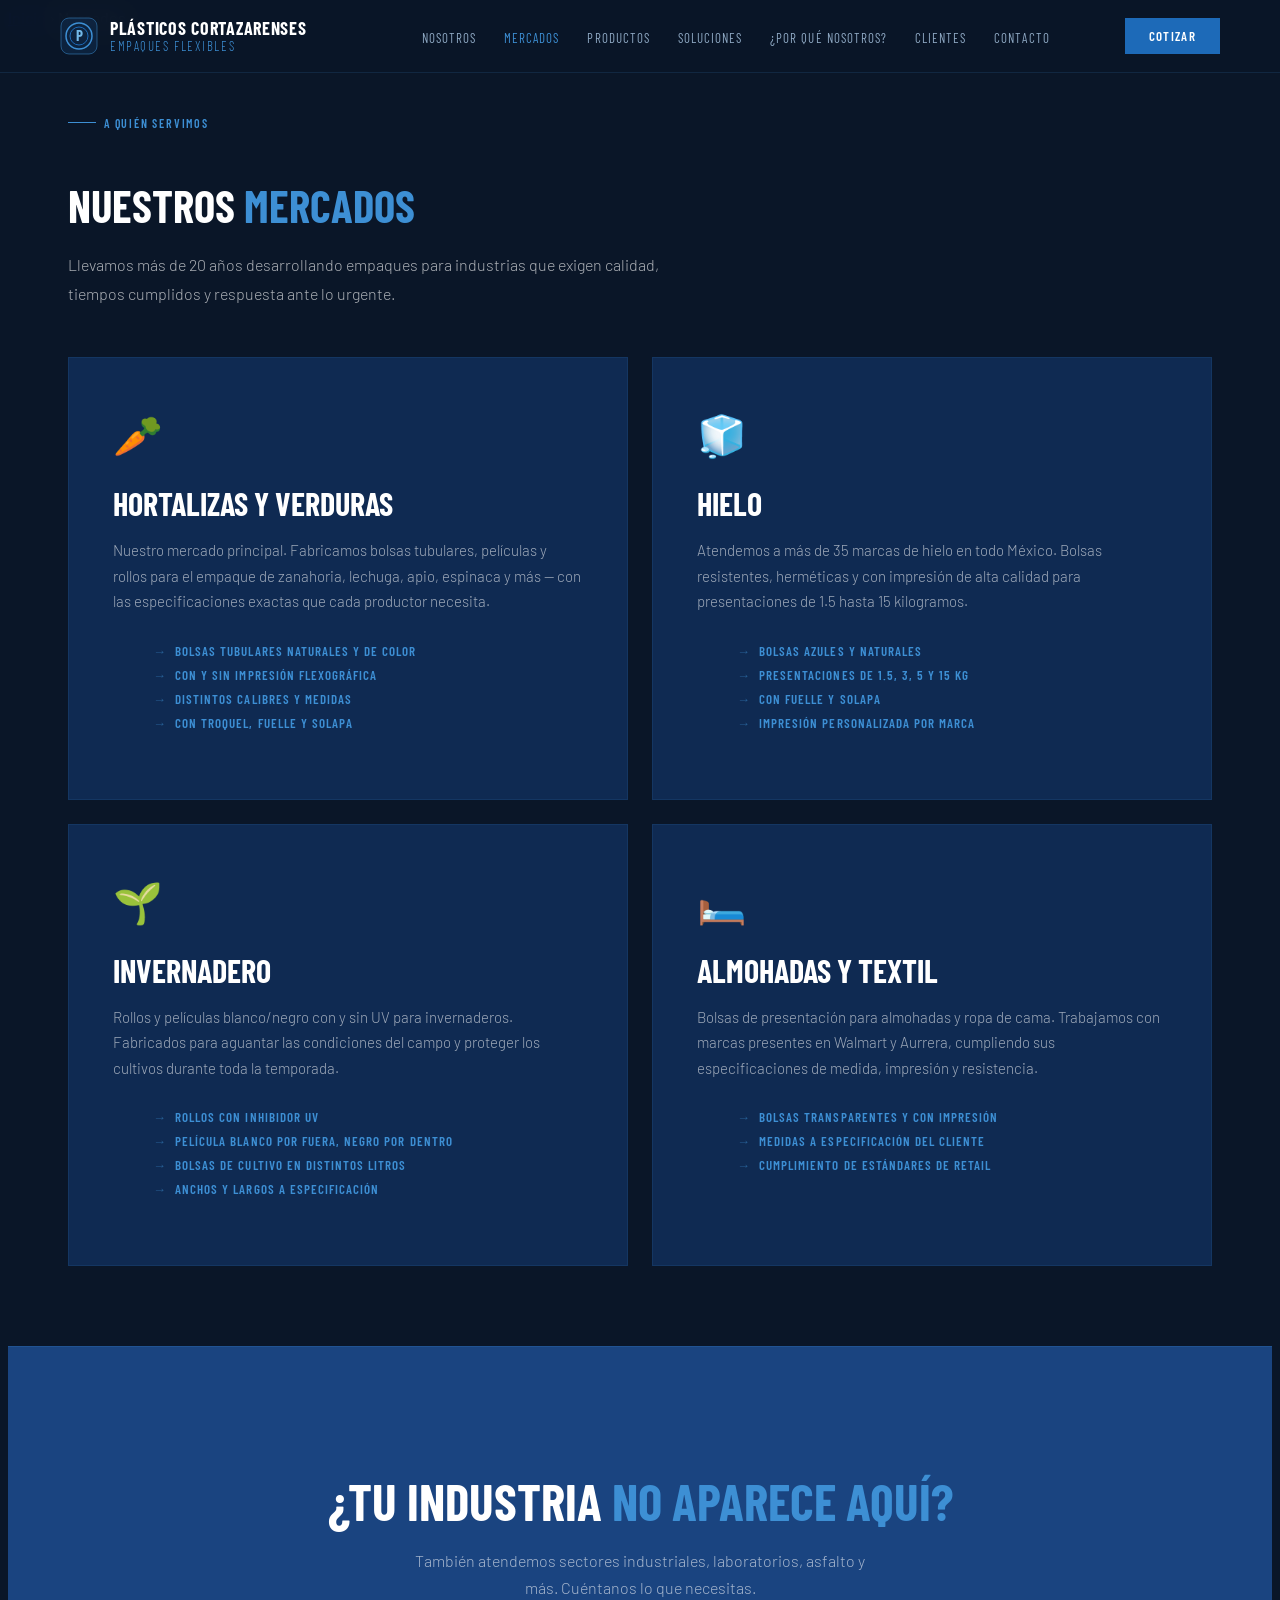
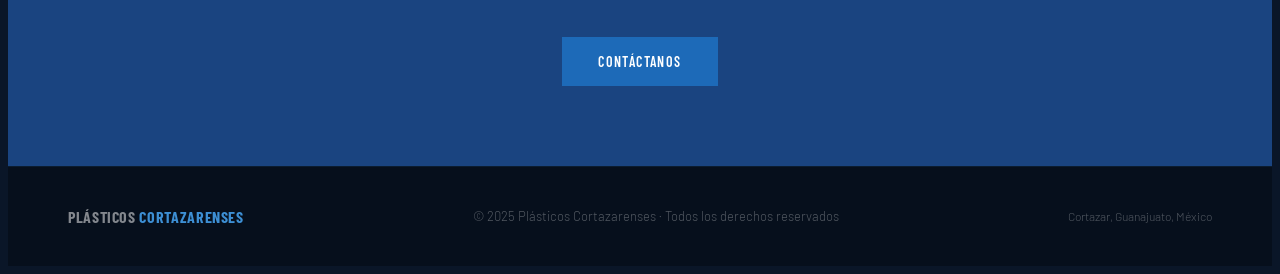
==== index.html @ a2081a93 "Add files via upload" ====
<!DOCTYPE html>
<html lang="es">
<head>
<meta charset="UTF-8">
<meta name="viewport" content="width=device-width, initial-scale=1.0">
<title>Mercados | Plásticos Cortazarenses</title>
<link rel="preconnect" href="https://fonts.googleapis.com">
<link rel="preconnect" href="https://fonts.gstatic.com" crossorigin>
<link href="https://fonts.googleapis.com/css2?family=Barlow+Condensed:wght@300;400;600;700&family=Barlow:wght@300;400;500&display=swap" rel="stylesheet">
<link rel="stylesheet" href="style.css">
<style>
  .mercados-grid {
    display: grid;
    grid-template-columns: repeat(2, 1fr);
    gap: 24px;
    margin-top: 48px;
  }
  .mercado-card {
    background: var(--azul-medio);
    border: 1px solid rgba(61,143,212,0.12);
    padding: 52px 44px;
    transition: border-color 0.2s, transform 0.2s;
  }
  .mercado-card:hover { border-color: rgba(61,143,212,0.4); transform: translateY(-3px); }
  .mercado-icono { font-size: 40px; margin-bottom: 24px; display: block; }
  .mercado-nombre {
    font-family: 'Barlow Condensed', sans-serif;
    font-size: 32px; font-weight: 700;
    text-transform: uppercase; color: var(--blanco); margin-bottom: 16px;
  }
  .mercado-desc {
    font-size: 15px; font-weight: 300;
    line-height: 1.7; color: rgba(255,255,255,0.6);
    margin-bottom: 28px;
  }
  .mercado-lista {
    list-style: none; display: flex; flex-direction: column; gap: 8px;
  }
  .mercado-lista li {
    font-family: 'Barlow Condensed', sans-serif;
    font-size: 13px; font-weight: 600;
    letter-spacing: 0.08em; text-transform: uppercase;
    color: var(--azul-claro);
    display: flex; align-items: center; gap: 8px;
  }
  .mercado-lista li::before { content: '→'; color: rgba(61,143,212,0.5); }
  @media (max-width: 900px) { .mercados-grid { grid-template-columns: 1fr; } }
</style>
</head>
<body>
<nav>
  <a href="index.html" class="nav-logo">
    <svg width="38" height="38" viewBox="0 0 38 38" fill="none">
      <rect x="1" y="1" width="36" height="36" rx="8" fill="rgba(29,106,184,0.15)" stroke="rgba(61,143,212,0.5)" stroke-width="1"/>
      <circle cx="19" cy="19" r="13" stroke="#3d8fd4" stroke-width="1.5" fill="none"/>
      <circle cx="19" cy="19" r="9" stroke="#1d6ab8" stroke-width="1" fill="none"/>
      <text x="19" y="24" text-anchor="middle" font-family="'Barlow Condensed', sans-serif" font-weight="700" font-size="15" fill="#72b8e8">P</text>
    </svg>
    <div class="nav-logo-text">Plásticos Cortazarenses<span>Empaques Flexibles</span></div>
  </a>
  <ul class="nav-links">
    <li><a href="nosotros.html">Nosotros</a></li>
    <li><a href="mercados.html" class="activo">Mercados</a></li>
    <li><a href="productos.html">Productos</a></li>
    <li><a href="soluciones.html">Soluciones</a></li>
    <li><a href="porque-nosotros.html">¿Por qué nosotros?</a></li>
    <li><a href="clientes.html">Clientes</a></li>
    <li><a href="contacto.html">Contacto</a></li>
  </ul>
  <a href="contacto.html" class="nav-cta">Cotizar</a>
</nav>
<div class="page-header">
  <a href="index.html" class="breadcrumb-link">Inicio</a>
  <span class="breadcrumb-sep">›</span>
  <span class="breadcrumb-current">Mercados</span>
</div>
<section class="section">
  <div class="section-tag">A quién servimos</div>
  <h1 class="section-title">Nuestros <span>mercados</span></h1>
  <p class="section-body" style="max-width:600px;">Llevamos más de 20 años desarrollando empaques para industrias que exigen calidad, tiempos cumplidos y respuesta ante lo urgente.</p>
  <div class="mercados-grid">
    <div class="mercado-card fade-in">
      <span class="mercado-icono">🥕</span>
      <div class="mercado-nombre">Hortalizas y verduras</div>
      <p class="mercado-desc">Nuestro mercado principal. Fabricamos bolsas tubulares, películas y rollos para el empaque de zanahoria, lechuga, apio, espinaca y más — con las especificaciones exactas que cada productor necesita.</p>
      <ul class="mercado-lista">
        <li>Bolsas tubulares naturales y de color</li>
        <li>Con y sin impresión flexográfica</li>
        <li>Distintos calibres y medidas</li>
        <li>Con troquel, fuelle y solapa</li>
      </ul>
    </div>
    <div class="mercado-card fade-in">
      <span class="mercado-icono">🧊</span>
      <div class="mercado-nombre">Hielo</div>
      <p class="mercado-desc">Atendemos a más de 35 marcas de hielo en todo México. Bolsas resistentes, herméticas y con impresión de alta calidad para presentaciones de 1.5 hasta 15 kilogramos.</p>
      <ul class="mercado-lista">
        <li>Bolsas azules y naturales</li>
        <li>Presentaciones de 1.5, 3, 5 y 15 kg</li>
        <li>Con fuelle y solapa</li>
        <li>Impresión personalizada por marca</li>
      </ul>
    </div>
    <div class="mercado-card fade-in">
      <span class="mercado-icono">🌱</span>
      <div class="mercado-nombre">Invernadero</div>
      <p class="mercado-desc">Rollos y películas blanco/negro con y sin UV para invernaderos. Fabricados para aguantar las condiciones del campo y proteger los cultivos durante toda la temporada.</p>
      <ul class="mercado-lista">
        <li>Rollos con inhibidor UV</li>
        <li>Película blanco por fuera, negro por dentro</li>
        <li>Bolsas de cultivo en distintos litros</li>
        <li>Anchos y largos a especificación</li>
      </ul>
    </div>
    <div class="mercado-card fade-in">
      <span class="mercado-icono">🛏️</span>
      <div class="mercado-nombre">Almohadas y textil</div>
      <p class="mercado-desc">Bolsas de presentación para almohadas y ropa de cama. Trabajamos con marcas presentes en Walmart y Aurrera, cumpliendo sus especificaciones de medida, impresión y resistencia.</p>
      <ul class="mercado-lista">
        <li>Bolsas transparentes y con impresión</li>
        <li>Medidas a especificación del cliente</li>
        <li>Cumplimiento de estándares de retail</li>
      </ul>
    </div>
  </div>
</section>
<section class="cta-final">
  <h2 class="cta-titulo">¿Tu industria <span>no aparece aquí?</span></h2>
  <p class="cta-desc">También atendemos sectores industriales, laboratorios, asfalto y más. Cuéntanos lo que necesitas.</p>
  <a href="contacto.html" class="btn-primary">Contáctanos</a>
</section>
<footer>
  <div class="footer-logo">Plásticos <span>Cortazarenses</span></div>
  <div class="footer-text">© 2025 Plásticos Cortazarenses · Todos los derechos reservados</div>
  <div class="footer-dir">Cortazar, Guanajuato, México</div>
</footer>
<script>
  const obs = new IntersectionObserver((e) => { e.forEach(x => { if(x.isIntersecting){x.target.classList.add('visible');obs.unobserve(x.target);}}); },{threshold:0.1});
  document.querySelectorAll('.fade-in').forEach(el=>obs.observe(el));
</script>
</body>
</html>
---- style.css ----
<!DOCTYPE html>
<html lang="es">
<head>
<meta charset="UTF-8">
<meta name="viewport" content="width=device-width, initial-scale=1.0">
<title>Nosotros | Plásticos Cortazarenses</title>
<link rel="preconnect" href="https://fonts.googleapis.com">
<link rel="preconnect" href="https://fonts.gstatic.com" crossorigin>
<link href="https://fonts.googleapis.com/css2?family=Barlow+Condensed:wght@300;400;600;700&family=Barlow:wght@300;400;500&display=swap" rel="stylesheet">
<style>
  *, *::before, *::after { box-sizing: border-box; margin: 0; padding: 0; }

  :root {
    --azul-oscuro:  #0a1628;
    --azul-medio:   #0f2a52;
    --azul-fuerte:  #1a4480;
    --azul-vivo:    #1d6ab8;
    --azul-claro:   #3d8fd4;
    --azul-cielo:   #72b8e8;
    --blanco:       #ffffff;
    --gris-texto:   #8ea8c3;
  }

  html { scroll-behavior: smooth; }
  body {
    font-family: 'Barlow', sans-serif;
    background: var(--azul-oscuro);
    color: var(--blanco);
    overflow-x: hidden;
  }

  /* ── NAV (igual en todas las páginas) ── */
  nav {
    position: fixed;
    top: 0; left: 0; right: 0;
    z-index: 100;
    display: flex;
    align-items: center;
    justify-content: space-between;
    padding: 0 60px;
    height: 72px;
    background: rgba(10, 22, 40, 0.92);
    backdrop-filter: blur(12px);
    border-bottom: 1px solid rgba(61, 143, 212, 0.15);
  }
  .nav-logo { display: flex; align-items: center; gap: 12px; text-decoration: none; }
  .nav-logo-text {
    font-family: 'Barlow Condensed', sans-serif;
    font-weight: 700; font-size: 18px;
    letter-spacing: 0.04em; text-transform: uppercase;
    color: var(--blanco); line-height: 1.1;
  }
  .nav-logo-text span { color: var(--azul-claro); font-weight: 300; font-size: 13px; display: block; letter-spacing: 0.12em; }
  .nav-links { display: flex; gap: 28px; list-style: none; }
  .nav-links a {
    font-family: 'Barlow Condensed', sans-serif;
    font-size: 13px; font-weight: 400;
    letter-spacing: 0.08em; text-transform: uppercase;
    color: var(--gris-texto); text-decoration: none; transition: color 0.2s;
  }
  .nav-links a:hover, .nav-links a.activo { color: var(--azul-claro); }
  .nav-cta {
    font-family: 'Barlow Condensed', sans-serif;
    font-size: 13px; font-weight: 600;
    letter-spacing: 0.1em; text-transform: uppercase;
    color: var(--blanco); background: var(--azul-vivo);
    border: none; padding: 10px 24px;
    cursor: pointer; text-decoration: none; transition: background 0.2s;
  }
  .nav-cta:hover { background: var(--azul-claro); }

  /* ── PAGE HERO ── */
  .page-hero {
    padding: 100px 60px 32px;
    background: var(--azul-oscuro);
    border-bottom: 1px solid rgba(61, 143, 212, 0.12);
    display: flex;
    align-items: center;
    gap: 16px;
  }
  .page-breadcrumb {
    font-family: 'Barlow Condensed', sans-serif;
    font-size: 12px; font-weight: 400;
    letter-spacing: 0.12em; text-transform: uppercase;
    color: var(--gris-texto);
    text-decoration: none;
  }
  .page-breadcrumb:hover { color: var(--azul-claro); }
  .page-sep {
    color: rgba(61,143,212,0.4);
    font-size: 12px;
  }
  .page-title {
    font-family: 'Barlow Condensed', sans-serif;
    font-size: 13px; font-weight: 600;
    letter-spacing: 0.12em; text-transform: uppercase;
    color: var(--azul-claro);
  }

  /* ── SECCIÓN INTRO ── */
  .section { padding: 80px 60px; }
  .section-alt { background: var(--azul-medio); }

  .intro-grid {
    display: grid;
    grid-template-columns: 1fr 1fr;
    gap: 80px;
    align-items: center;
  }

  .section-tag {
    display: inline-flex; align-items: center; gap: 8px;
    font-family: 'Barlow Condensed', sans-serif;
    font-size: 12px; font-weight: 600;
    letter-spacing: 0.15em; text-transform: uppercase;
    color: var(--azul-claro); margin-bottom: 16px;
  }
  .section-tag::before { content: ''; display: block; width: 28px; height: 1px; background: var(--azul-claro); }

  .section-title {
    font-family: 'Barlow Condensed', sans-serif;
    font-size: clamp(32px, 3.5vw, 48px);
    font-weight: 700; line-height: 1;
    text-transform: uppercase; margin-bottom: 24px;
  }
  .section-title span { color: var(--azul-claro); }

  .section-body {
    font-size: 16px; font-weight: 300;
    line-height: 1.8; color: rgba(255,255,255,0.65);
    margin-bottom: 20px;
  }

  /* ── MISIÓN VISIÓN VALORES ── */
  .mvv-grid {
    display: grid;
    grid-template-columns: repeat(3, 1fr);
    gap: 2px;
  }

  .mvv-card {
    background: var(--azul-fuerte);
    padding: 52px 40px;
    border: 1px solid rgba(61, 143, 212, 0.1);
    transition: border-color 0.2s;
  }
  .mvv-card:hover { border-color: rgba(61, 143, 212, 0.4); }

  .mvv-icono {
    font-size: 28px; margin-bottom: 20px; display: block;
  }

  .mvv-titulo {
    font-family: 'Barlow Condensed', sans-serif;
    font-size: 11px; font-weight: 600;
    letter-spacing: 0.2em; text-transform: uppercase;
    color: var(--azul-claro); margin-bottom: 16px;
  }

  .mvv-texto {
    font-family: 'Barlow Condensed', sans-serif;
    font-size: 22px; font-weight: 700;
    text-transform: uppercase; line-height: 1.15;
    color: var(--blanco); margin-bottom: 20px;
  }

  .mvv-desc {
    font-size: 14px; font-weight: 300;
    line-height: 1.7; color: rgba(255,255,255,0.6);
  }

  .mvv-linea {
    width: 32px; height: 2px;
    background: var(--azul-claro);
    margin-bottom: 20px;
  }

  /* ── VALORES ── */
  .valores-grid {
    display: grid;
    grid-template-columns: repeat(4, 1fr);
    gap: 24px;
    margin-top: 56px;
  }

  .valor-card {
    background: var(--azul-medio);
    border: 1px solid rgba(61, 143, 212, 0.12);
    padding: 36px 28px;
    text-align: center;
    transition: border-color 0.2s, transform 0.2s;
  }
  .valor-card:hover {
    border-color: rgba(61, 143, 212, 0.4);
    transform: translateY(-3px);
  }

  .valor-icono { font-size: 32px; margin-bottom: 16px; display: block; }

  .valor-nombre {
    font-family: 'Barlow Condensed', sans-serif;
    font-size: 20px; font-weight: 700;
    text-transform: uppercase; letter-spacing: 0.04em;
    color: var(--blanco); margin-bottom: 10px;
  }

  .valor-desc {
    font-size: 13px; font-weight: 300;
    line-height: 1.6; color: rgba(255,255,255,0.5);
  }

  /* ── PROCESO ── */
  .proceso-grid {
    display: grid;
    grid-template-columns: repeat(3, 1fr);
    gap: 0;
    margin-top: 56px;
  }

  .proceso-paso {
    padding: 44px 36px;
    border: 1px solid rgba(61, 143, 212, 0.1);
    position: relative;
  }
  .proceso-paso:hover { background: rgba(29, 106, 184, 0.08); }

  .proceso-num {
    font-family: 'Barlow Condensed', sans-serif;
    font-size: 48px; font-weight: 700;
    color: rgba(61, 143, 212, 0.15);
    line-height: 1; margin-bottom: 16px;
  }

  .proceso-nombre {
    font-family: 'Barlow Condensed', sans-serif;
    font-size: 20px; font-weight: 700;
    text-transform: uppercase; color: var(--blanco);
    margin-bottom: 10px;
  }

  .proceso-desc {
    font-size: 14px; font-weight: 300;
    line-height: 1.6; color: rgba(255,255,255,0.55);
  }

  /* ── CTA FINAL ── */
  .cta-final {
    padding: 80px 60px;
    background: var(--azul-fuerte);
    text-align: center;
    border-top: 1px solid rgba(61, 143, 212, 0.2);
  }
  .cta-titulo {
    font-family: 'Barlow Condensed', sans-serif;
    font-size: clamp(32px, 4vw, 52px);
    font-weight: 700; text-transform: uppercase;
    margin-bottom: 16px;
  }
  .cta-titulo span { color: var(--azul-claro); }
  .cta-desc {
    font-size: 16px; font-weight: 300;
    color: rgba(255,255,255,0.6);
    max-width: 480px; margin: 0 auto 36px;
    line-height: 1.7;
  }

  .btn-primary {
    font-family: 'Barlow Condensed', sans-serif;
    font-size: 14px; font-weight: 600;
    letter-spacing: 0.1em; text-transform: uppercase;
    color: var(--blanco); background: var(--azul-vivo);
    border: none; padding: 16px 36px;
    cursor: pointer; text-decoration: none;
    transition: background 0.2s, transform 0.15s;
    display: inline-block;
  }
  .btn-primary:hover { background: var(--azul-claro); transform: translateY(-1px); }

  /* ── FOOTER ── */
  footer {
    background: #060f1c;
    padding: 40px 60px;
    display: flex; align-items: center;
    justify-content: space-between;
    border-top: 1px solid rgba(61, 143, 212, 0.1);
  }
  .footer-logo {
    font-family: 'Barlow Condensed', sans-serif;
    font-weight: 700; font-size: 16px;
    letter-spacing: 0.04em; text-transform: uppercase;
    color: rgba(255,255,255,0.5);
  }
  .footer-logo span { color: var(--azul-claro); }
  .footer-text { font-size: 13px; font-weight: 300; color: rgba(255,255,255,0.3); }
  .footer-dir { font-size: 12px; font-weight: 300; color: rgba(255,255,255,0.3); text-align: right; }

  /* ── ANIMACIONES ── */
  .fade-in { opacity: 0; transform: translateY(20px); transition: opacity 0.6s ease, transform 0.6s ease; }
  .fade-in.visible { opacity: 1; transform: translateY(0); }

  /* ── RESPONSIVE ── */
  @media (max-width: 900px) {
    nav { padding: 0 24px; }
    .nav-links { display: none; }
    .page-hero, .section, .cta-final { padding-left: 24px; padding-right: 24px; }
    .intro-grid { grid-template-columns: 1fr; gap: 40px; }
    .mvv-grid { grid-template-columns: 1fr; }
    .valores-grid { grid-template-columns: 1fr 1fr; }
    .proceso-grid { grid-template-columns: 1fr; }
    footer { flex-direction: column; gap: 16px; text-align: center; padding: 32px 24px; }
  }
</style>
</head>
<body>

<!-- NAV -->
<nav>
  <a href="index.html" class="nav-logo">
    <svg width="38" height="38" viewBox="0 0 38 38" fill="none">
      <rect x="1" y="1" width="36" height="36" rx="8" fill="rgba(29,106,184,0.15)" stroke="rgba(61,143,212,0.5)" stroke-width="1"/>
      <circle cx="19" cy="19" r="13" stroke="#3d8fd4" stroke-width="1.5" fill="none"/>
      <circle cx="19" cy="19" r="9" stroke="#1d6ab8" stroke-width="1" fill="none"/>
      <text x="19" y="24" text-anchor="middle" font-family="'Barlow Condensed', sans-serif" font-weight="700" font-size="15" fill="#72b8e8">P</text>
    </svg>
    <div class="nav-logo-text">
      Plásticos Cortazarenses
      <span>Empaques Flexibles</span>
    </div>
  </a>
  <ul class="nav-links">
    <li><a href="nosotros.html" class="activo">Nosotros</a></li>
    <li><a href="mercados.html">Mercados</a></li>
    <li><a href="productos.html">Productos</a></li>
    <li><a href="soluciones.html">Soluciones</a></li>
    <li><a href="porque-nosotros.html">¿Por qué nosotros?</a></li>
    <li><a href="clientes.html">Clientes</a></li>
    <li><a href="contacto.html">Contacto</a></li>
  </ul>
  <a href="contacto.html" class="nav-cta">Cotizar</a>
</nav>

<!-- PAGE HERO -->
<section class="page-hero">
  <a href="index.html" class="page-breadcrumb">Inicio</a>
  <span class="page-sep">›</span>
  <span class="page-title">Nosotros</span>
</section>

<!-- INTRO -->
<section class="section">
  <div class="intro-grid">
    <div class="fade-in">
      <div class="section-tag">Nuestra historia</div>
      <h2 class="section-title">Más de 20 años <span>fabricando</span> junto a ti</h2>
      <p class="section-body">
        Somos Plásticos Cortazarenses, una empresa 100% mexicana con raíces en Cortazar, Guanajuato.
        Nacimos con el compromiso de acompañar a nuestros clientes en cada pedido — 
        desde el más sencillo hasta el más urgente.
      </p>
      <p class="section-body">
        A lo largo de más de dos décadas hemos construido relaciones de confianza con productores, 
        distribuidores e industriales de todo México. Nuestra fortaleza no es solo la máquina — 
        es el equipo humano que hay detrás de cada empaque.
      </p>
    </div>
    <div class="fade-in" style="background: linear-gradient(135deg, var(--azul-medio), var(--azul-fuerte)); height: 380px; display: flex; align-items: center; justify-content: center; border: 1px solid rgba(61,143,212,0.2); position: relative; overflow: hidden;">
      <div style="text-align: center; position: relative; z-index: 1;">
        <div style="font-family: 'Barlow Condensed', sans-serif; font-size: 100px; font-weight: 700; color: rgba(61,143,212,0.1); line-height: 1;">20+</div>
        <div style="font-family: 'Barlow Condensed', sans-serif; font-size: 14px; font-weight: 600; letter-spacing: 0.2em; text-transform: uppercase; color: var(--azul-claro); margin-top: -12px;">años de experiencia</div>
      </div>
      <div style="position: absolute; bottom: 0; left: 0; right: 0; height: 3px; background: linear-gradient(90deg, var(--azul-vivo), var(--azul-claro));"></div>
    </div>
  </div>
</section>

<!-- MISIÓN VISIÓN -->
<section class="section section-alt">
  <div class="fade-in" style="margin-bottom: 48px;">
    <div class="section-tag">Lo que nos mueve</div>
    <h2 class="section-title">Misión y <span>visión</span></h2>
  </div>
  <div class="mvv-grid">
    <div class="mvv-card fade-in">
      <span class="mvv-icono">🤝</span>
      <div class="mvv-titulo">Misión</div>
      <div class="mvv-linea"></div>
      <div class="mvv-texto">Colaborar para servir mejor</div>
      <p class="mvv-desc">
        Colaboramos con nuestros clientes para brindarles el mejor empaque, 
        cubriendo sus necesidades en tiempo y forma — con el compromiso de 
        quienes entienden que tu éxito es también el nuestro.
      </p>
    </div>
    <div class="mvv-card fade-in">
      <span class="mvv-icono">🔭</span>
      <div class="mvv-titulo">Visión</div>
      <div class="mvv-linea"></div>
      <div class="mvv-texto">Innovar para crecer juntos</div>
      <p class="mvv-desc">
        Desarrollar empaques de vanguardia gracias a la innovación constante en procesos, 
        beneficiando tanto a nuestros colaboradores como a la comunidad de Cortazar 
        y a cada cliente que deposita su confianza en nosotros.
      </p>
    </div>
    <div class="mvv-card fade-in">
      <span class="mvv-icono">⚡</span>
      <div class="mvv-titulo">Diferenciador</div>
      <div class="mvv-linea"></div>
      <div class="mvv-texto">Respondemos en urgencias</div>
      <p class="mvv-desc">
        Sabemos que tu industria no para. Por eso nos hemos especializado en 
        dar respuesta cuando más la necesitas — con agilidad, sin sacrificar 
        la calidad que nos caracteriza desde hace más de 20 años.
      </p>
    </div>
  </div>
</section>

<!-- VALORES -->
<section class="section">
  <div class="fade-in">
    <div class="section-tag">Lo que nos define</div>
    <h2 class="section-title">Nuestros <span>valores</span></h2>
  </div>
  <div class="valores-grid">
    <div class="valor-card fade-in">
      <span class="valor-icono">🤝</span>
      <div class="valor-nombre">Lealtad</div>
      <p class="valor-desc">Estamos contigo en cada pedido, en cada urgencia, en cada proyecto. La relación con nuestros clientes va más allá de una transacción.</p>
    </div>
    <div class="valor-card fade-in">
      <span class="valor-icono">🎯</span>
      <div class="valor-nombre">Compromiso</div>
      <p class="valor-desc">Cuando decimos que lo entregamos, lo entregamos. Nuestro compromiso con los tiempos y la calidad es innegociable.</p>
    </div>
    <div class="valor-card fade-in">
      <span class="valor-icono">✅</span>
      <div class="valor-nombre">Responsabilidad</div>
      <p class="valor-desc">Respondemos por nuestro trabajo, por nuestra gente y por el impacto que generamos en nuestra comunidad.</p>
    </div>
    <div class="valor-card fade-in">
      <span class="valor-icono">🌱</span>
      <div class="valor-nombre">Compañerismo</div>
      <p class="valor-desc">El equipo que hay detrás de cada empaque trabaja unido. El compañerismo es lo que nos permite cumplir cuando más se nos exige.</p>
    </div>
  </div>
</section>

<!-- PROCESO -->
<section class="section section-alt">
  <div class="fade-in">
    <div class="section-tag">Cómo fabricamos</div>
    <h2 class="section-title">Nuestro <span>proceso</span></h2>
  </div>
  <div class="proceso-grid">
    <div class="proceso-paso fade-in">
      <div class="proceso-num">01</div>
      <div class="proceso-nombre">Extrusión</div>
      <p class="proceso-desc">Fundimos y formamos la resina plástica en película tubular o plana, controlando calibre, ancho y composición de cada capa según la fórmula del producto.</p>
    </div>
    <div class="proceso-paso fade-in">
      <div class="proceso-num">02</div>
      <div class="proceso-nombre">Impresión</div>
      <p class="proceso-desc">Aplicamos diseños en hasta 6 colores mediante flexografía en nuestras máquinas de impresión, con pantones personalizados para cada cliente.</p>
    </div>
    <div class="proceso-paso fade-in">
      <div class="proceso-num">03</div>
      <div class="proceso-nombre">Corte y acabado</div>
      <p class="proceso-desc">Cortamos, troquelamos y damos el acabado final a cada bolsa o rollo según las especificaciones del pedido — listo para entrega.</p>
    </div>
  </div>
</section>

<!-- CTA -->
<section class="cta-final">
  <h2 class="cta-titulo">¿Listo para trabajar <span>juntos?</span></h2>
  <p class="cta-desc">Cuéntanos lo que necesitas. Estamos aquí para ayudarte — con o sin urgencia.</p>
  <a href="contacto.html" class="btn-primary">Contáctanos</a>
</section>

<!-- FOOTER -->
<footer>
  <div class="footer-logo">Plásticos <span>Cortazarenses</span></div>
  <div class="footer-text">© 2025 Plásticos Cortazarenses · Todos los derechos reservados</div>
  <div class="footer-dir">Cortazar, Guanajuato, México</div>
</footer>

<script>
  const observer = new IntersectionObserver((entries) => {
    entries.forEach(e => {
      if (e.isIntersecting) { e.target.classList.add('visible'); observer.unobserve(e.target); }
    });
  }, { threshold: 0.12 });
  document.querySelectorAll('.fade-in').forEach(el => observer.observe(el));
</script>

</body>
</html>
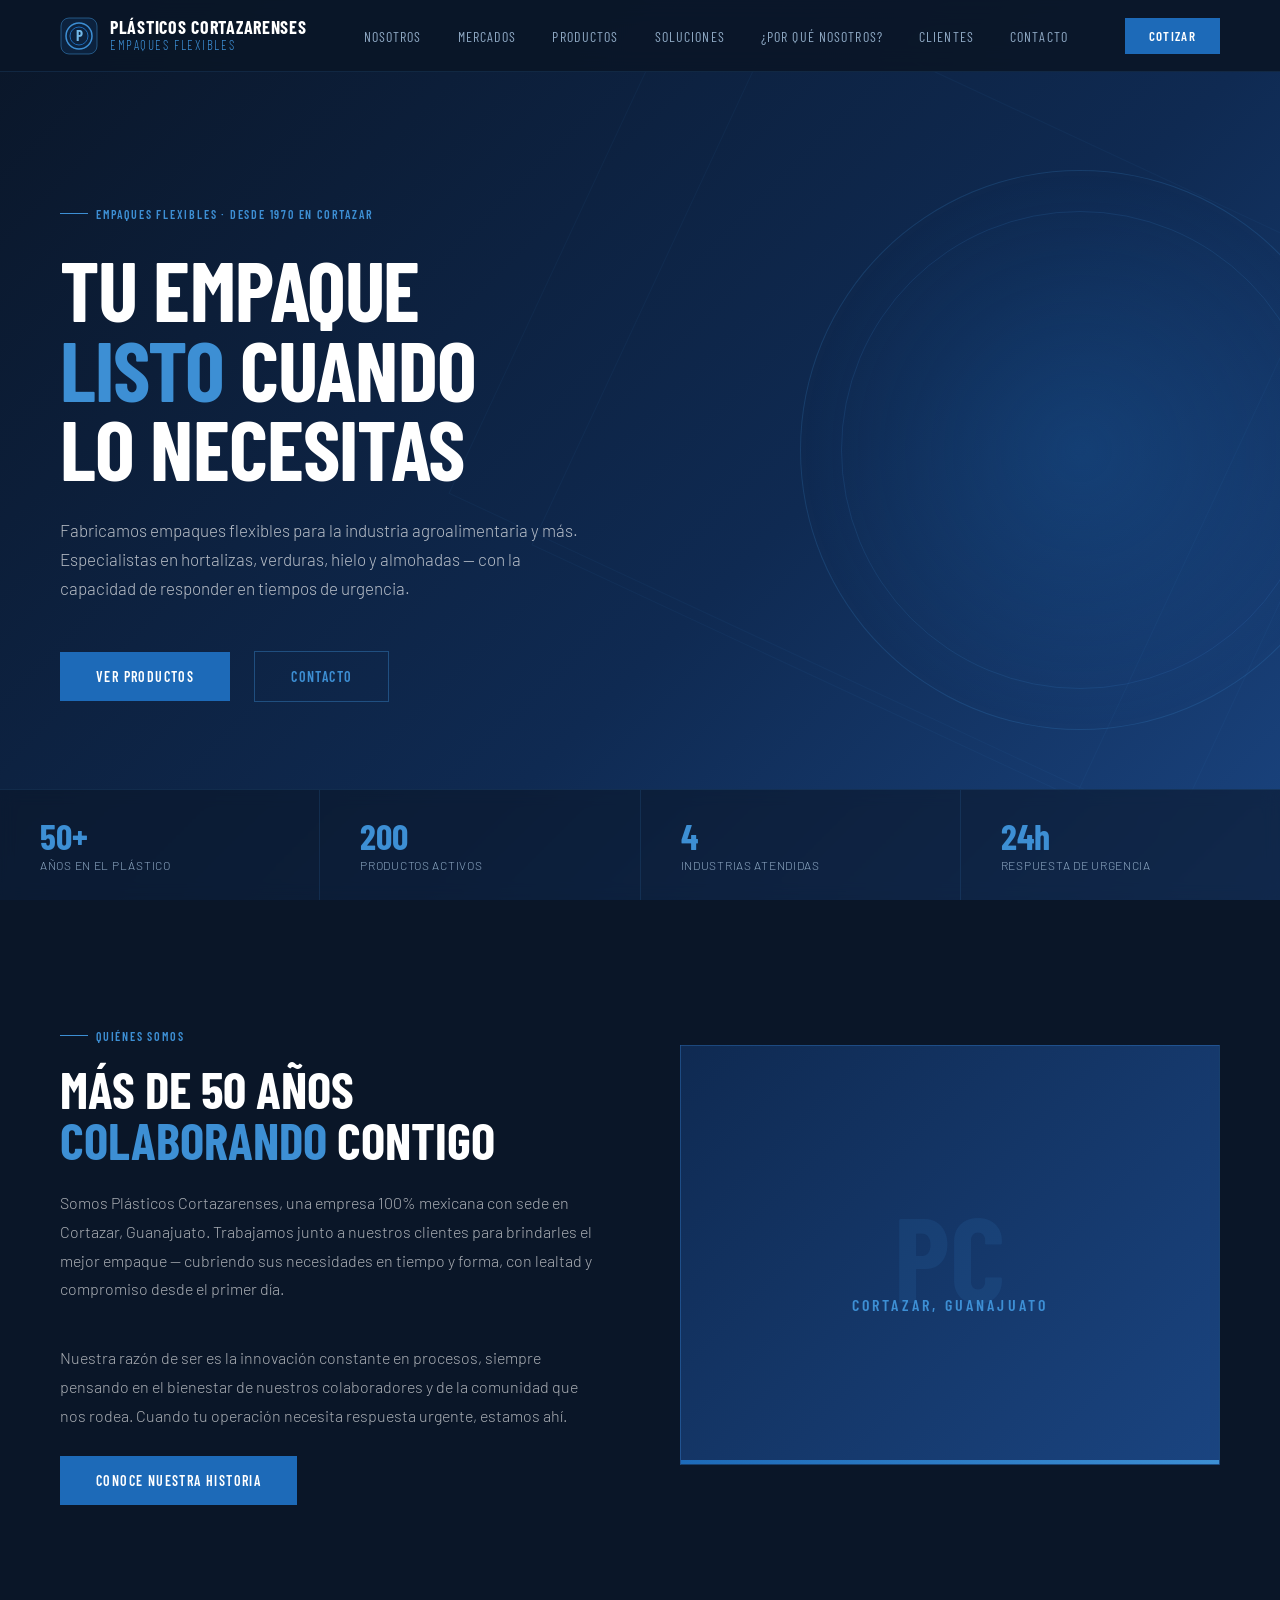
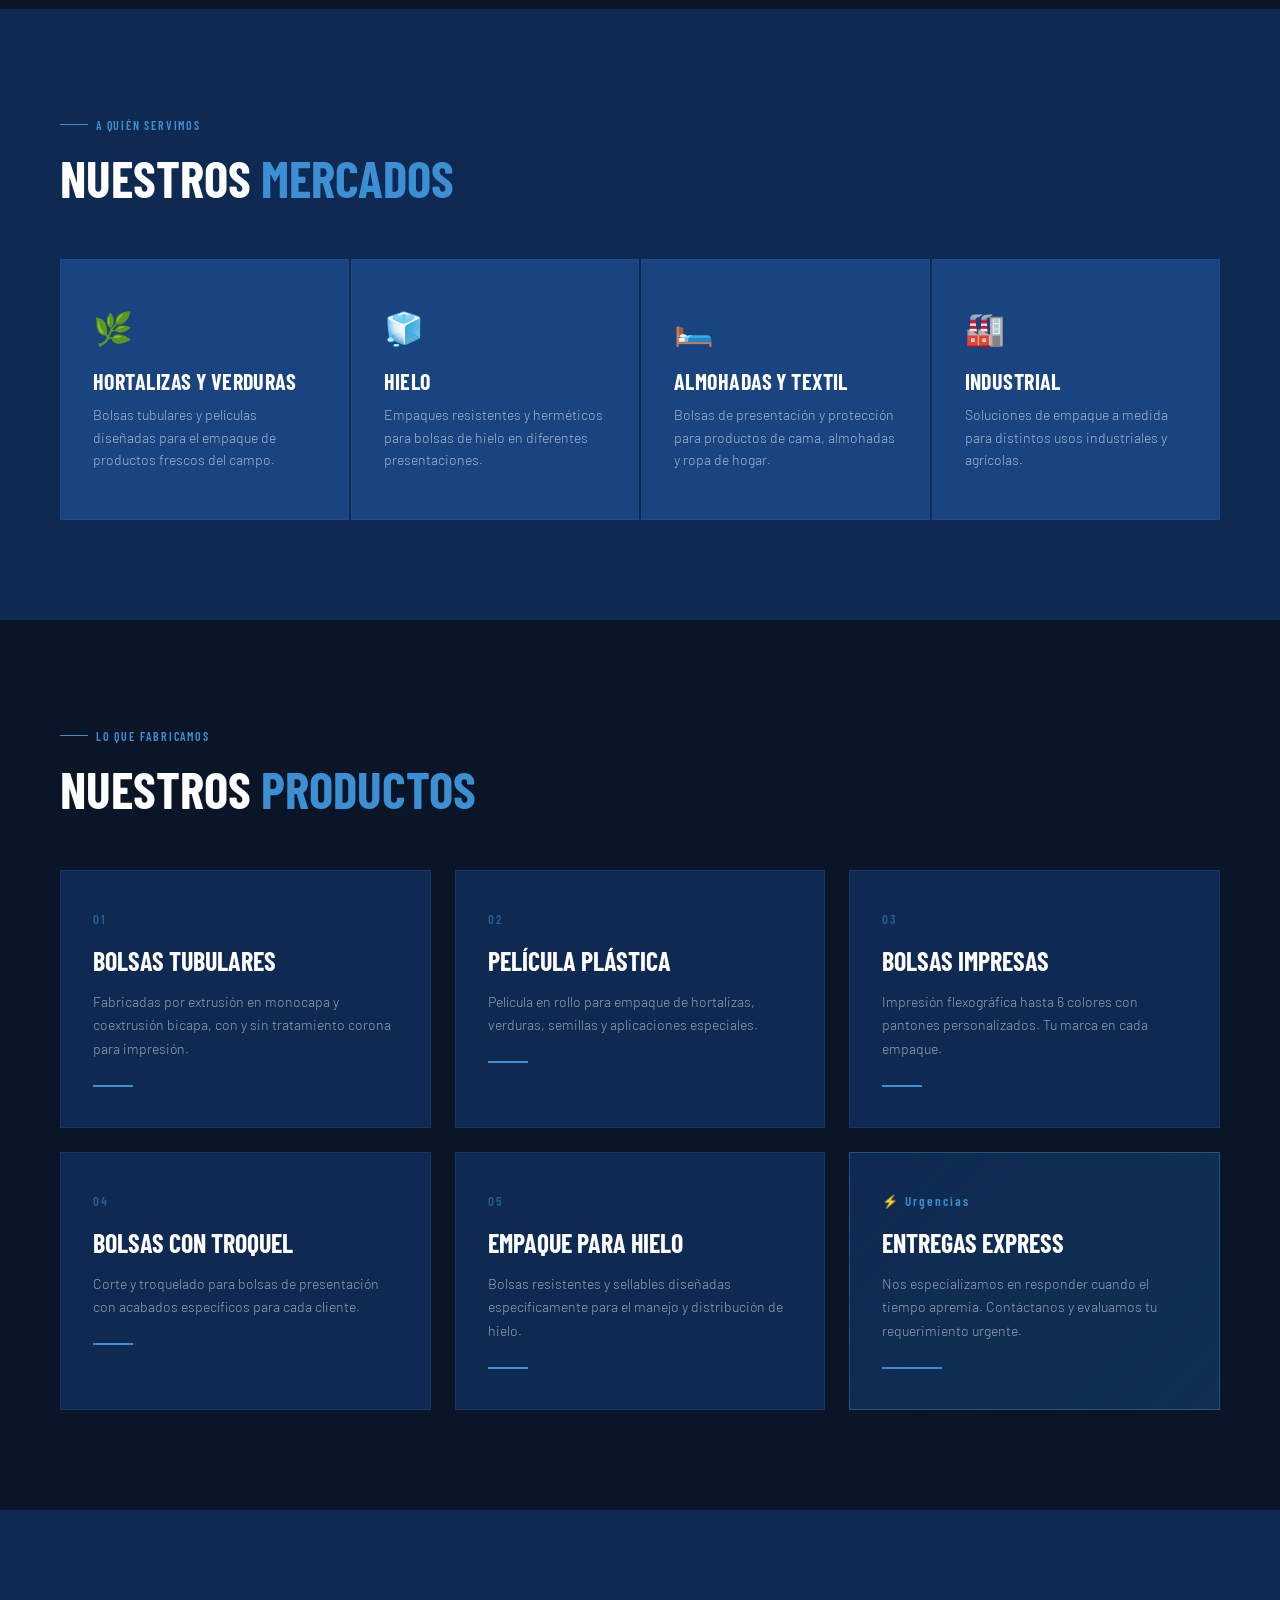
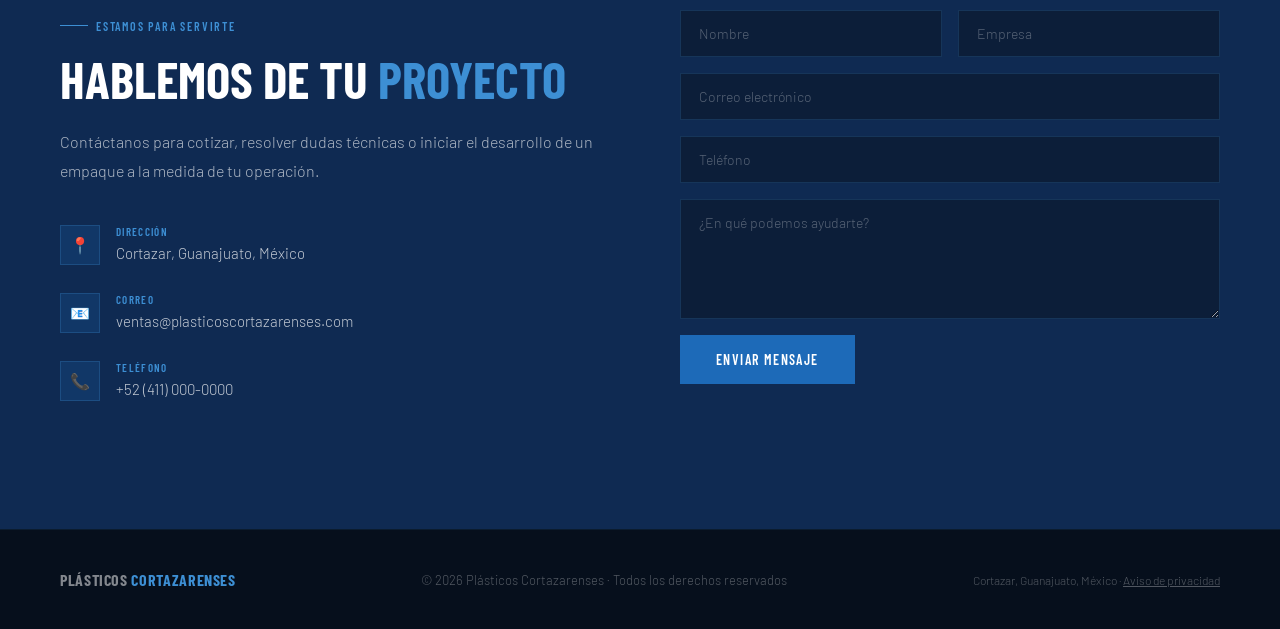
==== commit ee404758: "Mueve archivos a la raiz para GitHub Pages" ====
--- a/index.html
+++ b/index.html
@@ -3,64 +3,638 @@
 <head>
 <meta charset="UTF-8">
 <meta name="viewport" content="width=device-width, initial-scale=1.0">
-<title>Mercados | Plásticos Cortazarenses</title>
+<title>Plásticos Cortazarenses | Empaques Flexibles</title>
+<meta name="description" content="Fabricamos bolsa y película de polietileno en Cortazar, Guanajuato. Empaque flexible para hortaliza, hielo, invernadero y textil — con respuesta en urgencias.">
+<link rel="canonical" href="https://pauloruizmen.github.io/plasticos-cortazarenses/">
+<link rel="icon" href="data:image/svg+xml,%3Csvg xmlns=%22http://www.w3.org/2000/svg%22 viewBox=%220 0 64 64%22%3E%3Crect width=%2264%22 height=%2264%22 rx=%2212%22 fill=%22%230a1628%22/%3E%3Ctext x=%2232%22 y=%2244%22 font-family=%22Arial,sans-serif%22 font-size=%2232%22 font-weight=%22bold%22 fill=%22%233d8fd4%22 text-anchor=%22middle%22%3EPC%3C/text%3E%3C/svg%3E">
+<meta property="og:type" content="website">
+<meta property="og:site_name" content="Plásticos Cortazarenses">
+<meta property="og:locale" content="es_MX">
+<meta property="og:title" content="Plásticos Cortazarenses | Empaques Flexibles">
+<meta property="og:description" content="Fabricamos bolsa y película de polietileno en Cortazar, Guanajuato. Empaque flexible para hortaliza, hielo, invernadero y textil — con respuesta en urgencias.">
+<meta property="og:url" content="https://pauloruizmen.github.io/plasticos-cortazarenses/">
+<meta name="twitter:card" content="summary_large_image">
 <link rel="preconnect" href="https://fonts.googleapis.com">
 <link rel="preconnect" href="https://fonts.gstatic.com" crossorigin>
 <link href="https://fonts.googleapis.com/css2?family=Barlow+Condensed:wght@300;400;600;700&family=Barlow:wght@300;400;500&display=swap" rel="stylesheet">
-<link rel="stylesheet" href="style.css">
 <style>
+  *, *::before, *::after { box-sizing: border-box; margin: 0; padding: 0; }
+
+  :root {
+    --azul-oscuro:  #0a1628;
+    --azul-medio:   #0f2a52;
+    --azul-fuerte:  #1a4480;
+    --azul-vivo:    #1d6ab8;
+    --azul-claro:   #3d8fd4;
+    --azul-cielo:   #72b8e8;
+    --blanco:       #ffffff;
+    --gris-claro:   #f0f4f8;
+    --gris-texto:   #8ea8c3;
+    --acento:       #e8f4fd;
+  }
+
+  html { scroll-behavior: smooth; }
+
+  body {
+    font-family: 'Barlow', sans-serif;
+    background: var(--azul-oscuro);
+    color: var(--blanco);
+    overflow-x: hidden;
+  }
+
+  /* ── NAV ── */
+  nav {
+    position: fixed;
+    top: 0; left: 0; right: 0;
+    z-index: 100;
+    display: flex;
+    align-items: center;
+    justify-content: space-between;
+    padding: 0 60px;
+    height: 72px;
+    background: rgba(10, 22, 40, 0.92);
+    backdrop-filter: blur(12px);
+    border-bottom: 1px solid rgba(61, 143, 212, 0.15);
+  }
+
+  .nav-logo {
+    display: flex;
+    align-items: center;
+    gap: 12px;
+    text-decoration: none;
+  }
+  .nav-logo-text {
+    font-family: 'Barlow Condensed', sans-serif;
+    font-weight: 700;
+    font-size: 18px;
+    letter-spacing: 0.04em;
+    text-transform: uppercase;
+    color: var(--blanco);
+    line-height: 1.1;
+  }
+  .nav-logo-text span { color: var(--azul-claro); font-weight: 300; font-size: 13px; display: block; letter-spacing: 0.12em; }
+
+  .nav-links {
+    display: flex;
+    gap: 36px;
+    list-style: none;
+  }
+  .nav-links a {
+    font-family: 'Barlow Condensed', sans-serif;
+    font-size: 14px;
+    font-weight: 400;
+    letter-spacing: 0.08em;
+    text-transform: uppercase;
+    color: var(--gris-texto);
+    text-decoration: none;
+    transition: color 0.2s;
+  }
+  .nav-links a:hover { color: var(--azul-claro); }
+
+  .nav-cta {
+    font-family: 'Barlow Condensed', sans-serif;
+    font-size: 13px;
+    font-weight: 600;
+    letter-spacing: 0.1em;
+    text-transform: uppercase;
+    color: var(--blanco);
+    background: var(--azul-vivo);
+    border: none;
+    padding: 10px 24px;
+    cursor: pointer;
+    text-decoration: none;
+    transition: background 0.2s;
+  }
+  .nav-cta:hover { background: var(--azul-claro); }
+
+  /* ── HERO ── */
+  .hero {
+    position: relative;
+    min-height: 100vh;
+    display: flex;
+    align-items: center;
+    overflow: hidden;
+    padding: 0 60px;
+  }
+
+  .hero-bg {
+    position: absolute;
+    inset: 0;
+    background: 
+      linear-gradient(135deg, var(--azul-oscuro) 0%, var(--azul-medio) 60%, var(--azul-fuerte) 100%);
+  }
+
+  /* Líneas diagonales decorativas */
+  .hero-lines {
+    position: absolute;
+    inset: 0;
+    overflow: hidden;
+    opacity: 0.06;
+  }
+  .hero-lines::before {
+    content: '';
+    position: absolute;
+    top: -100px; right: -100px;
+    width: 800px; height: 800px;
+    border: 1px solid var(--azul-claro);
+    transform: rotate(25deg);
+  }
+  .hero-lines::after {
+    content: '';
+    position: absolute;
+    top: 100px; right: 50px;
+    width: 600px; height: 600px;
+    border: 1px solid var(--azul-claro);
+    transform: rotate(25deg);
+  }
+
+  /* Círculo decorativo derecho */
+  .hero-circle {
+    position: absolute;
+    right: -80px; top: 50%;
+    transform: translateY(-50%);
+    width: 560px; height: 560px;
+    border-radius: 50%;
+    background: radial-gradient(circle at center, rgba(29, 106, 184, 0.25) 0%, transparent 70%);
+    border: 1px solid rgba(61, 143, 212, 0.2);
+  }
+  .hero-circle::before {
+    content: '';
+    position: absolute;
+    inset: 40px;
+    border-radius: 50%;
+    border: 1px solid rgba(61, 143, 212, 0.15);
+  }
+
+  .hero-content {
+    position: relative;
+    z-index: 2;
+    max-width: 680px;
+    animation: fadeUp 0.9s ease both;
+  }
+
+  .hero-tag {
+    display: inline-flex;
+    align-items: center;
+    gap: 8px;
+    font-family: 'Barlow Condensed', sans-serif;
+    font-size: 12px;
+    font-weight: 600;
+    letter-spacing: 0.15em;
+    text-transform: uppercase;
+    color: var(--azul-claro);
+    margin-bottom: 28px;
+  }
+  .hero-tag::before {
+    content: '';
+    display: block;
+    width: 28px; height: 1px;
+    background: var(--azul-claro);
+  }
+
+  .hero-title {
+    font-family: 'Barlow Condensed', sans-serif;
+    font-size: clamp(48px, 7vw, 84px);
+    font-weight: 700;
+    line-height: 0.95;
+    letter-spacing: -0.01em;
+    text-transform: uppercase;
+    margin-bottom: 28px;
+  }
+  .hero-title .line-azul { color: var(--azul-claro); }
+
+  .hero-desc {
+    font-size: 17px;
+    font-weight: 300;
+    line-height: 1.7;
+    color: rgba(255,255,255,0.7);
+    max-width: 520px;
+    margin-bottom: 48px;
+  }
+
+  .hero-actions {
+    display: flex;
+    align-items: center;
+    gap: 24px;
+  }
+
+  .btn-primary {
+    font-family: 'Barlow Condensed', sans-serif;
+    font-size: 14px;
+    font-weight: 600;
+    letter-spacing: 0.1em;
+    text-transform: uppercase;
+    color: var(--blanco);
+    background: var(--azul-vivo);
+    border: none;
+    padding: 16px 36px;
+    cursor: pointer;
+    text-decoration: none;
+    transition: background 0.2s, transform 0.15s;
+  }
+  .btn-primary:hover { background: var(--azul-claro); transform: translateY(-1px); }
+
+  .btn-secondary {
+    font-family: 'Barlow Condensed', sans-serif;
+    font-size: 14px;
+    font-weight: 600;
+    letter-spacing: 0.1em;
+    text-transform: uppercase;
+    color: var(--azul-claro);
+    background: transparent;
+    border: 1px solid rgba(61, 143, 212, 0.4);
+    padding: 16px 36px;
+    cursor: pointer;
+    text-decoration: none;
+    transition: border-color 0.2s, color 0.2s;
+  }
+  .btn-secondary:hover { border-color: var(--azul-claro); color: var(--blanco); }
+
+  /* Stats bar */
+  .hero-stats {
+    position: absolute;
+    bottom: 0; left: 0; right: 0;
+    display: flex;
+    border-top: 1px solid rgba(61, 143, 212, 0.15);
+    background: rgba(10, 22, 40, 0.6);
+    backdrop-filter: blur(8px);
+    z-index: 2;
+  }
+  .stat {
+    flex: 1;
+    padding: 28px 40px;
+    border-right: 1px solid rgba(61, 143, 212, 0.15);
+  }
+  .stat:last-child { border-right: none; }
+  .stat-num {
+    font-family: 'Barlow Condensed', sans-serif;
+    font-size: 36px;
+    font-weight: 700;
+    color: var(--azul-claro);
+    line-height: 1;
+    margin-bottom: 4px;
+  }
+  .stat-label {
+    font-size: 12px;
+    font-weight: 300;
+    letter-spacing: 0.06em;
+    color: var(--gris-texto);
+    text-transform: uppercase;
+  }
+
+  /* ── SECCIÓN NOSOTROS ── */
+  .section-nosotros {
+    padding: 120px 60px;
+    background: var(--azul-oscuro);
+    display: grid;
+    grid-template-columns: 1fr 1fr;
+    gap: 80px;
+    align-items: center;
+  }
+
+  .section-tag {
+    display: inline-flex;
+    align-items: center;
+    gap: 8px;
+    font-family: 'Barlow Condensed', sans-serif;
+    font-size: 12px;
+    font-weight: 600;
+    letter-spacing: 0.15em;
+    text-transform: uppercase;
+    color: var(--azul-claro);
+    margin-bottom: 20px;
+  }
+  .section-tag::before {
+    content: '';
+    display: block;
+    width: 28px; height: 1px;
+    background: var(--azul-claro);
+  }
+
+  .section-title {
+    font-family: 'Barlow Condensed', sans-serif;
+    font-size: clamp(36px, 4vw, 52px);
+    font-weight: 700;
+    line-height: 1;
+    text-transform: uppercase;
+    margin-bottom: 24px;
+  }
+  .section-title span { color: var(--azul-claro); }
+
+  .section-body {
+    font-size: 16px;
+    font-weight: 300;
+    line-height: 1.8;
+    color: rgba(255,255,255,0.65);
+    margin-bottom: 40px;
+  }
+
+  .nosotros-visual {
+    position: relative;
+    height: 420px;
+    background: linear-gradient(135deg, var(--azul-medio) 0%, var(--azul-fuerte) 100%);
+    border: 1px solid rgba(61, 143, 212, 0.2);
+    overflow: hidden;
+    display: flex;
+    align-items: center;
+    justify-content: center;
+  }
+  .nosotros-visual-inner {
+    text-align: center;
+  }
+  .nosotros-visual-num {
+    font-family: 'Barlow Condensed', sans-serif;
+    font-size: 120px;
+    font-weight: 700;
+    color: rgba(61, 143, 212, 0.12);
+    line-height: 1;
+    user-select: none;
+  }
+  .nosotros-visual-text {
+    font-family: 'Barlow Condensed', sans-serif;
+    font-size: 16px;
+    font-weight: 600;
+    letter-spacing: 0.2em;
+    text-transform: uppercase;
+    color: var(--azul-claro);
+    margin-top: -20px;
+  }
+  .nosotros-visual-bar {
+    position: absolute;
+    bottom: 0; left: 0; right: 0;
+    height: 4px;
+    background: linear-gradient(90deg, var(--azul-vivo), var(--azul-claro));
+  }
+
+  /* ── MERCADOS ── */
+  .section-mercados {
+    padding: 100px 60px;
+    background: var(--azul-medio);
+  }
+
+  .section-header {
+    margin-bottom: 56px;
+  }
+
   .mercados-grid {
     display: grid;
-    grid-template-columns: repeat(2, 1fr);
+    grid-template-columns: repeat(4, 1fr);
+    gap: 2px;
+  }
+
+  .mercado-card {
+    background: var(--azul-fuerte);
+    padding: 48px 32px;
+    border: 1px solid rgba(61, 143, 212, 0.1);
+    transition: background 0.25s, border-color 0.25s, transform 0.2s;
+    cursor: pointer;
+    text-decoration: none;
+    display: block;
+  }
+  .mercado-card:hover {
+    background: var(--azul-vivo);
+    border-color: rgba(61, 143, 212, 0.4);
+    transform: translateY(-4px);
+  }
+
+  .mercado-icon {
+    font-size: 32px;
+    margin-bottom: 20px;
+    display: block;
+  }
+
+  .mercado-nombre {
+    font-family: 'Barlow Condensed', sans-serif;
+    font-size: 22px;
+    font-weight: 700;
+    text-transform: uppercase;
+    letter-spacing: 0.02em;
+    color: var(--blanco);
+    margin-bottom: 10px;
+  }
+
+  .mercado-desc {
+    font-size: 14px;
+    font-weight: 300;
+    line-height: 1.6;
+    color: rgba(255,255,255,0.6);
+  }
+
+  /* ── PRODUCTOS ── */
+  .section-productos {
+    padding: 100px 60px;
+    background: var(--azul-oscuro);
+  }
+
+  .productos-grid {
+    display: grid;
+    grid-template-columns: repeat(3, 1fr);
     gap: 24px;
-    margin-top: 48px;
-  }
-  .mercado-card {
+    margin-top: 56px;
+  }
+
+  .producto-card {
     background: var(--azul-medio);
-    border: 1px solid rgba(61,143,212,0.12);
-    padding: 52px 44px;
+    border: 1px solid rgba(61, 143, 212, 0.12);
+    padding: 40px 32px;
     transition: border-color 0.2s, transform 0.2s;
   }
-  .mercado-card:hover { border-color: rgba(61,143,212,0.4); transform: translateY(-3px); }
-  .mercado-icono { font-size: 40px; margin-bottom: 24px; display: block; }
-  .mercado-nombre {
-    font-family: 'Barlow Condensed', sans-serif;
-    font-size: 32px; font-weight: 700;
-    text-transform: uppercase; color: var(--blanco); margin-bottom: 16px;
-  }
-  .mercado-desc {
-    font-size: 15px; font-weight: 300;
-    line-height: 1.7; color: rgba(255,255,255,0.6);
+  .producto-card:hover {
+    border-color: rgba(61, 143, 212, 0.5);
+    transform: translateY(-3px);
+  }
+
+  .producto-num {
+    font-family: 'Barlow Condensed', sans-serif;
+    font-size: 13px;
+    font-weight: 600;
+    letter-spacing: 0.15em;
+    color: rgba(61, 143, 212, 0.5);
+    margin-bottom: 20px;
+  }
+
+  .producto-nombre {
+    font-family: 'Barlow Condensed', sans-serif;
+    font-size: 26px;
+    font-weight: 700;
+    text-transform: uppercase;
+    color: var(--blanco);
+    margin-bottom: 14px;
+    line-height: 1.1;
+  }
+
+  .producto-desc {
+    font-size: 14px;
+    font-weight: 300;
+    line-height: 1.7;
+    color: rgba(255,255,255,0.55);
+  }
+
+  .producto-linea {
+    width: 40px; height: 2px;
+    background: var(--azul-claro);
+    margin-top: 24px;
+  }
+
+  /* ── CONTACTO ── */
+  .section-contacto {
+    padding: 100px 60px;
+    background: var(--azul-medio);
+    display: grid;
+    grid-template-columns: 1fr 1fr;
+    gap: 80px;
+    align-items: start;
+  }
+
+  .contacto-dato {
+    display: flex;
+    gap: 16px;
     margin-bottom: 28px;
-  }
-  .mercado-lista {
-    list-style: none; display: flex; flex-direction: column; gap: 8px;
-  }
-  .mercado-lista li {
-    font-family: 'Barlow Condensed', sans-serif;
-    font-size: 13px; font-weight: 600;
-    letter-spacing: 0.08em; text-transform: uppercase;
+    align-items: flex-start;
+  }
+
+  .contacto-icono {
+    width: 40px; height: 40px;
+    background: rgba(29, 106, 184, 0.2);
+    border: 1px solid rgba(61, 143, 212, 0.25);
+    display: flex; align-items: center; justify-content: center;
+    font-size: 16px;
+    flex-shrink: 0;
+  }
+
+  .contacto-label {
+    font-family: 'Barlow Condensed', sans-serif;
+    font-size: 11px;
+    font-weight: 600;
+    letter-spacing: 0.12em;
+    text-transform: uppercase;
     color: var(--azul-claro);
-    display: flex; align-items: center; gap: 8px;
-  }
-  .mercado-lista li::before { content: '→'; color: rgba(61,143,212,0.5); }
-  @media (max-width: 900px) { .mercados-grid { grid-template-columns: 1fr; } }
+    margin-bottom: 4px;
+  }
+
+  .contacto-valor {
+    font-size: 15px;
+    font-weight: 300;
+    color: rgba(255,255,255,0.75);
+    line-height: 1.5;
+  }
+
+  .contacto-form {
+    display: flex;
+    flex-direction: column;
+    gap: 16px;
+  }
+
+  .form-row {
+    display: grid;
+    grid-template-columns: 1fr 1fr;
+    gap: 16px;
+  }
+
+  .form-input {
+    background: rgba(10, 22, 40, 0.6);
+    border: 1px solid rgba(61, 143, 212, 0.2);
+    color: var(--blanco);
+    font-family: 'Barlow', sans-serif;
+    font-size: 14px;
+    font-weight: 300;
+    padding: 14px 18px;
+    outline: none;
+    transition: border-color 0.2s;
+    width: 100%;
+  }
+  .form-input::placeholder { color: rgba(255,255,255,0.3); }
+  .form-input:focus { border-color: var(--azul-claro); }
+
+  textarea.form-input {
+    resize: vertical;
+    min-height: 120px;
+  }
+
+  /* ── FOOTER ── */
+  footer {
+    background: #060f1c;
+    padding: 40px 60px;
+    display: flex;
+    align-items: center;
+    justify-content: space-between;
+    border-top: 1px solid rgba(61, 143, 212, 0.1);
+  }
+
+  .footer-logo {
+    font-family: 'Barlow Condensed', sans-serif;
+    font-weight: 700;
+    font-size: 16px;
+    letter-spacing: 0.04em;
+    text-transform: uppercase;
+    color: rgba(255,255,255,0.5);
+  }
+  .footer-logo span { color: var(--azul-claro); }
+
+  .footer-text {
+    font-size: 13px;
+    font-weight: 300;
+    color: rgba(255,255,255,0.3);
+    text-align: center;
+  }
+
+  .footer-dir {
+    font-size: 12px;
+    font-weight: 300;
+    color: rgba(255,255,255,0.3);
+    text-align: right;
+  }
+
+  /* ── ANIMACIONES ── */
+  @keyframes fadeUp {
+    from { opacity: 0; transform: translateY(30px); }
+    to   { opacity: 1; transform: translateY(0); }
+  }
+
+  .fade-in {
+    opacity: 0;
+    transform: translateY(20px);
+    transition: opacity 0.6s ease, transform 0.6s ease;
+  }
+  .fade-in.visible {
+    opacity: 1;
+    transform: translateY(0);
+  }
+
+  /* ── RESPONSIVE ── */
+  @media (max-width: 900px) {
+    nav { padding: 0 24px; }
+    .nav-links { display: none; }
+    .hero { padding: 80px 24px 120px; }
+    .hero-stats { position: static; flex-direction: column; }
+    .stat { border-right: none; border-bottom: 1px solid rgba(61,143,212,0.15); }
+    .section-nosotros, .section-contacto { grid-template-columns: 1fr; padding: 60px 24px; }
+    .mercados-grid { grid-template-columns: 1fr 1fr; }
+    .productos-grid { grid-template-columns: 1fr; }
+    .section-mercados, .section-productos { padding: 60px 24px; }
+    footer { flex-direction: column; gap: 16px; text-align: center; padding: 32px 24px; }
+  }
 </style>
 </head>
 <body>
+
+<!-- NAV -->
 <nav>
-  <a href="index.html" class="nav-logo">
-    <svg width="38" height="38" viewBox="0 0 38 38" fill="none">
+  <a href="#" class="nav-logo">
+    <svg width="38" height="38" viewBox="0 0 38 38" fill="none" xmlns="http://www.w3.org/2000/svg">
       <rect x="1" y="1" width="36" height="36" rx="8" fill="rgba(29,106,184,0.15)" stroke="rgba(61,143,212,0.5)" stroke-width="1"/>
       <circle cx="19" cy="19" r="13" stroke="#3d8fd4" stroke-width="1.5" fill="none"/>
       <circle cx="19" cy="19" r="9" stroke="#1d6ab8" stroke-width="1" fill="none"/>
-      <text x="19" y="24" text-anchor="middle" font-family="'Barlow Condensed', sans-serif" font-weight="700" font-size="15" fill="#72b8e8">P</text>
+      <text x="19" y="24" text-anchor="middle" font-family="'Barlow Condensed', sans-serif" font-weight="700" font-size="15" fill="#72b8e8" letter-spacing="0">P</text>
     </svg>
-    <div class="nav-logo-text">Plásticos Cortazarenses<span>Empaques Flexibles</span></div>
+    <div class="nav-logo-text">
+      Plásticos Cortazarenses
+      <span>Empaques Flexibles</span>
+    </div>
   </a>
   <ul class="nav-links">
     <li><a href="nosotros.html">Nosotros</a></li>
-    <li><a href="mercados.html" class="activo">Mercados</a></li>
+    <li><a href="mercados.html">Mercados</a></li>
     <li><a href="productos.html">Productos</a></li>
     <li><a href="soluciones.html">Soluciones</a></li>
     <li><a href="porque-nosotros.html">¿Por qué nosotros?</a></li>
@@ -69,74 +643,218 @@
   </ul>
   <a href="contacto.html" class="nav-cta">Cotizar</a>
 </nav>
-<div class="page-header">
-  <a href="index.html" class="breadcrumb-link">Inicio</a>
-  <span class="breadcrumb-sep">›</span>
-  <span class="breadcrumb-current">Mercados</span>
-</div>
-<section class="section">
-  <div class="section-tag">A quién servimos</div>
-  <h1 class="section-title">Nuestros <span>mercados</span></h1>
-  <p class="section-body" style="max-width:600px;">Llevamos más de 20 años desarrollando empaques para industrias que exigen calidad, tiempos cumplidos y respuesta ante lo urgente.</p>
-  <div class="mercados-grid">
-    <div class="mercado-card fade-in">
-      <span class="mercado-icono">🥕</span>
-      <div class="mercado-nombre">Hortalizas y verduras</div>
-      <p class="mercado-desc">Nuestro mercado principal. Fabricamos bolsas tubulares, películas y rollos para el empaque de zanahoria, lechuga, apio, espinaca y más — con las especificaciones exactas que cada productor necesita.</p>
-      <ul class="mercado-lista">
-        <li>Bolsas tubulares naturales y de color</li>
-        <li>Con y sin impresión flexográfica</li>
-        <li>Distintos calibres y medidas</li>
-        <li>Con troquel, fuelle y solapa</li>
-      </ul>
-    </div>
-    <div class="mercado-card fade-in">
-      <span class="mercado-icono">🧊</span>
-      <div class="mercado-nombre">Hielo</div>
-      <p class="mercado-desc">Atendemos a más de 35 marcas de hielo en todo México. Bolsas resistentes, herméticas y con impresión de alta calidad para presentaciones de 1.5 hasta 15 kilogramos.</p>
-      <ul class="mercado-lista">
-        <li>Bolsas azules y naturales</li>
-        <li>Presentaciones de 1.5, 3, 5 y 15 kg</li>
-        <li>Con fuelle y solapa</li>
-        <li>Impresión personalizada por marca</li>
-      </ul>
-    </div>
-    <div class="mercado-card fade-in">
-      <span class="mercado-icono">🌱</span>
-      <div class="mercado-nombre">Invernadero</div>
-      <p class="mercado-desc">Rollos y películas blanco/negro con y sin UV para invernaderos. Fabricados para aguantar las condiciones del campo y proteger los cultivos durante toda la temporada.</p>
-      <ul class="mercado-lista">
-        <li>Rollos con inhibidor UV</li>
-        <li>Película blanco por fuera, negro por dentro</li>
-        <li>Bolsas de cultivo en distintos litros</li>
-        <li>Anchos y largos a especificación</li>
-      </ul>
-    </div>
-    <div class="mercado-card fade-in">
-      <span class="mercado-icono">🛏️</span>
-      <div class="mercado-nombre">Almohadas y textil</div>
-      <p class="mercado-desc">Bolsas de presentación para almohadas y ropa de cama. Trabajamos con marcas presentes en Walmart y Aurrera, cumpliendo sus especificaciones de medida, impresión y resistencia.</p>
-      <ul class="mercado-lista">
-        <li>Bolsas transparentes y con impresión</li>
-        <li>Medidas a especificación del cliente</li>
-        <li>Cumplimiento de estándares de retail</li>
-      </ul>
+
+<!-- HERO -->
+<section class="hero">
+  <div class="hero-bg"></div>
+  <div class="hero-lines"></div>
+  <div class="hero-circle"></div>
+
+  <div class="hero-content">
+    <div class="hero-tag">Empaques flexibles · Desde 1970 en Cortazar</div>
+    <h1 class="hero-title">
+      Tu empaque<br>
+      <span class="line-azul">listo</span> cuando<br>
+      lo necesitas
+    </h1>
+    <p class="hero-desc">
+      Fabricamos empaques flexibles para la industria agroalimentaria y más.
+      Especialistas en hortalizas, verduras, hielo y almohadas —
+      con la capacidad de responder en tiempos de urgencia.
+    </p>
+    <div class="hero-actions">
+      <a href="#productos" class="btn-primary">Ver productos</a>
+      <a href="#contacto" class="btn-secondary">Contacto</a>
+    </div>
+  </div>
+
+  <div class="hero-stats">
+    <div class="stat">
+      <div class="stat-num">50+</div>
+      <div class="stat-label">Años en el plástico</div>
+    </div>
+    <div class="stat">
+      <div class="stat-num">200</div>
+      <div class="stat-label">Productos activos</div>
+    </div>
+    <div class="stat">
+      <div class="stat-num">4</div>
+      <div class="stat-label">Industrias atendidas</div>
+    </div>
+    <div class="stat">
+      <div class="stat-num">24h</div>
+      <div class="stat-label">Respuesta de urgencia</div>
     </div>
   </div>
 </section>
-<section class="cta-final">
-  <h2 class="cta-titulo">¿Tu industria <span>no aparece aquí?</span></h2>
-  <p class="cta-desc">También atendemos sectores industriales, laboratorios, asfalto y más. Cuéntanos lo que necesitas.</p>
-  <a href="contacto.html" class="btn-primary">Contáctanos</a>
+
+<!-- NOSOTROS -->
+<section class="section-nosotros" id="nosotros">
+  <div class="fade-in">
+    <div class="section-tag">Quiénes somos</div>
+    <h2 class="section-title">Más de 50 años <span>colaborando</span> contigo</h2>
+    <p class="section-body">
+      Somos Plásticos Cortazarenses, una empresa 100% mexicana con sede en Cortazar, Guanajuato.
+      Trabajamos junto a nuestros clientes para brindarles el mejor empaque — 
+      cubriendo sus necesidades en tiempo y forma, con lealtad y compromiso desde el primer día.
+    </p>
+    <p class="section-body">
+      Nuestra razón de ser es la innovación constante en procesos, siempre 
+      pensando en el bienestar de nuestros colaboradores y de la comunidad que nos rodea.
+      Cuando tu operación necesita respuesta urgente, estamos ahí.
+    </p>
+    <a href="nosotros.html" class="btn-primary">Conoce nuestra historia</a>
+  </div>
+  <div class="nosotros-visual fade-in">
+    <div class="nosotros-visual-inner">
+      <div class="nosotros-visual-num">PC</div>
+      <div class="nosotros-visual-text">Cortazar, Guanajuato</div>
+    </div>
+    <div class="nosotros-visual-bar"></div>
+  </div>
 </section>
+
+<!-- MERCADOS -->
+<section class="section-mercados" id="mercados">
+  <div class="section-header fade-in">
+    <div class="section-tag">A quién servimos</div>
+    <h2 class="section-title">Nuestros <span>mercados</span></h2>
+  </div>
+  <div class="mercados-grid">
+    <a class="mercado-card fade-in" href="#contacto">
+      <span class="mercado-icon">🌿</span>
+      <div class="mercado-nombre">Hortalizas y verduras</div>
+      <div class="mercado-desc">Bolsas tubulares y películas diseñadas para el empaque de productos frescos del campo.</div>
+    </a>
+    <a class="mercado-card fade-in" href="#contacto">
+      <span class="mercado-icon">🧊</span>
+      <div class="mercado-nombre">Hielo</div>
+      <div class="mercado-desc">Empaques resistentes y herméticos para bolsas de hielo en diferentes presentaciones.</div>
+    </a>
+    <a class="mercado-card fade-in" href="#contacto">
+      <span class="mercado-icon">🛏️</span>
+      <div class="mercado-nombre">Almohadas y textil</div>
+      <div class="mercado-desc">Bolsas de presentación y protección para productos de cama, almohadas y ropa de hogar.</div>
+    </a>
+    <a class="mercado-card fade-in" href="#contacto">
+      <span class="mercado-icon">🏭</span>
+      <div class="mercado-nombre">Industrial</div>
+      <div class="mercado-desc">Soluciones de empaque a medida para distintos usos industriales y agrícolas.</div>
+    </a>
+  </div>
+</section>
+
+<!-- PRODUCTOS -->
+<section class="section-productos" id="productos">
+  <div class="section-header fade-in">
+    <div class="section-tag">Lo que fabricamos</div>
+    <h2 class="section-title">Nuestros <span>productos</span></h2>
+  </div>
+  <div class="productos-grid">
+    <div class="producto-card fade-in">
+      <div class="producto-num">01</div>
+      <div class="producto-nombre">Bolsas tubulares</div>
+      <div class="producto-desc">Fabricadas por extrusión en monocapa y coextrusión bicapa, con y sin tratamiento corona para impresión.</div>
+      <div class="producto-linea"></div>
+    </div>
+    <div class="producto-card fade-in">
+      <div class="producto-num">02</div>
+      <div class="producto-nombre">Película plástica</div>
+      <div class="producto-desc">Película en rollo para empaque de hortalizas, verduras, semillas y aplicaciones especiales.</div>
+      <div class="producto-linea"></div>
+    </div>
+    <div class="producto-card fade-in">
+      <div class="producto-num">03</div>
+      <div class="producto-nombre">Bolsas impresas</div>
+      <div class="producto-desc">Impresión flexográfica hasta 6 colores con pantones personalizados. Tu marca en cada empaque.</div>
+      <div class="producto-linea"></div>
+    </div>
+    <div class="producto-card fade-in">
+      <div class="producto-num">04</div>
+      <div class="producto-nombre">Bolsas con troquel</div>
+      <div class="producto-desc">Corte y troquelado para bolsas de presentación con acabados específicos para cada cliente.</div>
+      <div class="producto-linea"></div>
+    </div>
+    <div class="producto-card fade-in">
+      <div class="producto-num">05</div>
+      <div class="producto-nombre">Empaque para hielo</div>
+      <div class="producto-desc">Bolsas resistentes y sellables diseñadas específicamente para el manejo y distribución de hielo.</div>
+      <div class="producto-linea"></div>
+    </div>
+    <div class="producto-card fade-in" style="border-color: rgba(61,143,212,0.4); background: linear-gradient(135deg, var(--azul-medio), rgba(29,106,184,0.3));">
+      <div class="producto-num" style="color: var(--azul-claro);">⚡ Urgencias</div>
+      <div class="producto-nombre">Entregas express</div>
+      <div class="producto-desc">Nos especializamos en responder cuando el tiempo apremia. Contáctanos y evaluamos tu requerimiento urgente.</div>
+      <div class="producto-linea" style="background: var(--azul-claro); width: 60px;"></div>
+    </div>
+  </div>
+</section>
+
+<!-- CONTACTO -->
+<section class="section-contacto" id="contacto">
+  <div class="fade-in">
+    <div class="section-tag">Estamos para servirte</div>
+    <h2 class="section-title">Hablemos de tu <span>proyecto</span></h2>
+    <p class="section-body">
+      Contáctanos para cotizar, resolver dudas técnicas o iniciar el desarrollo 
+      de un empaque a la medida de tu operación.
+    </p>
+
+    <div class="contacto-dato">
+      <div class="contacto-icono">📍</div>
+      <div>
+        <div class="contacto-label">Dirección</div>
+        <div class="contacto-valor">Cortazar, Guanajuato, México</div>
+      </div>
+    </div>
+    <div class="contacto-dato">
+      <div class="contacto-icono">📧</div>
+      <div>
+        <div class="contacto-label">Correo</div>
+        <div class="contacto-valor">ventas@plasticoscortazarenses.com</div>
+      </div>
+    </div>
+    <div class="contacto-dato">
+      <div class="contacto-icono">📞</div>
+      <div>
+        <div class="contacto-label">Teléfono</div>
+        <div class="contacto-valor">+52 (411) 000-0000</div>
+      </div>
+    </div>
+  </div>
+
+  <form class="contacto-form fade-in" onsubmit="return false;">
+    <div class="form-row">
+      <input class="form-input" type="text" placeholder="Nombre">
+      <input class="form-input" type="text" placeholder="Empresa">
+    </div>
+    <input class="form-input" type="email" placeholder="Correo electrónico">
+    <input class="form-input" type="tel" placeholder="Teléfono">
+    <textarea class="form-input" placeholder="¿En qué podemos ayudarte?"></textarea>
+    <button type="submit" class="btn-primary" style="align-self:flex-start">Enviar mensaje</button>
+  </form>
+</section>
+
+<!-- FOOTER -->
 <footer>
   <div class="footer-logo">Plásticos <span>Cortazarenses</span></div>
-  <div class="footer-text">© 2025 Plásticos Cortazarenses · Todos los derechos reservados</div>
-  <div class="footer-dir">Cortazar, Guanajuato, México</div>
+  <div class="footer-text">© 2026 Plásticos Cortazarenses · Todos los derechos reservados</div>
+  <div class="footer-dir">Cortazar, Guanajuato, México · <a href="aviso-privacidad.html" style="color:inherit;">Aviso de privacidad</a></div>
 </footer>
+
 <script>
-  const obs = new IntersectionObserver((e) => { e.forEach(x => { if(x.isIntersecting){x.target.classList.add('visible');obs.unobserve(x.target);}}); },{threshold:0.1});
-  document.querySelectorAll('.fade-in').forEach(el=>obs.observe(el));
+  // Scroll fade-in
+  const observer = new IntersectionObserver((entries) => {
+    entries.forEach(e => {
+      if (e.isIntersecting) {
+        e.target.classList.add('visible');
+        observer.unobserve(e.target);
+      }
+    });
+  }, { threshold: 0.12 });
+
+  document.querySelectorAll('.fade-in').forEach(el => observer.observe(el));
 </script>
+
 </body>
 </html>
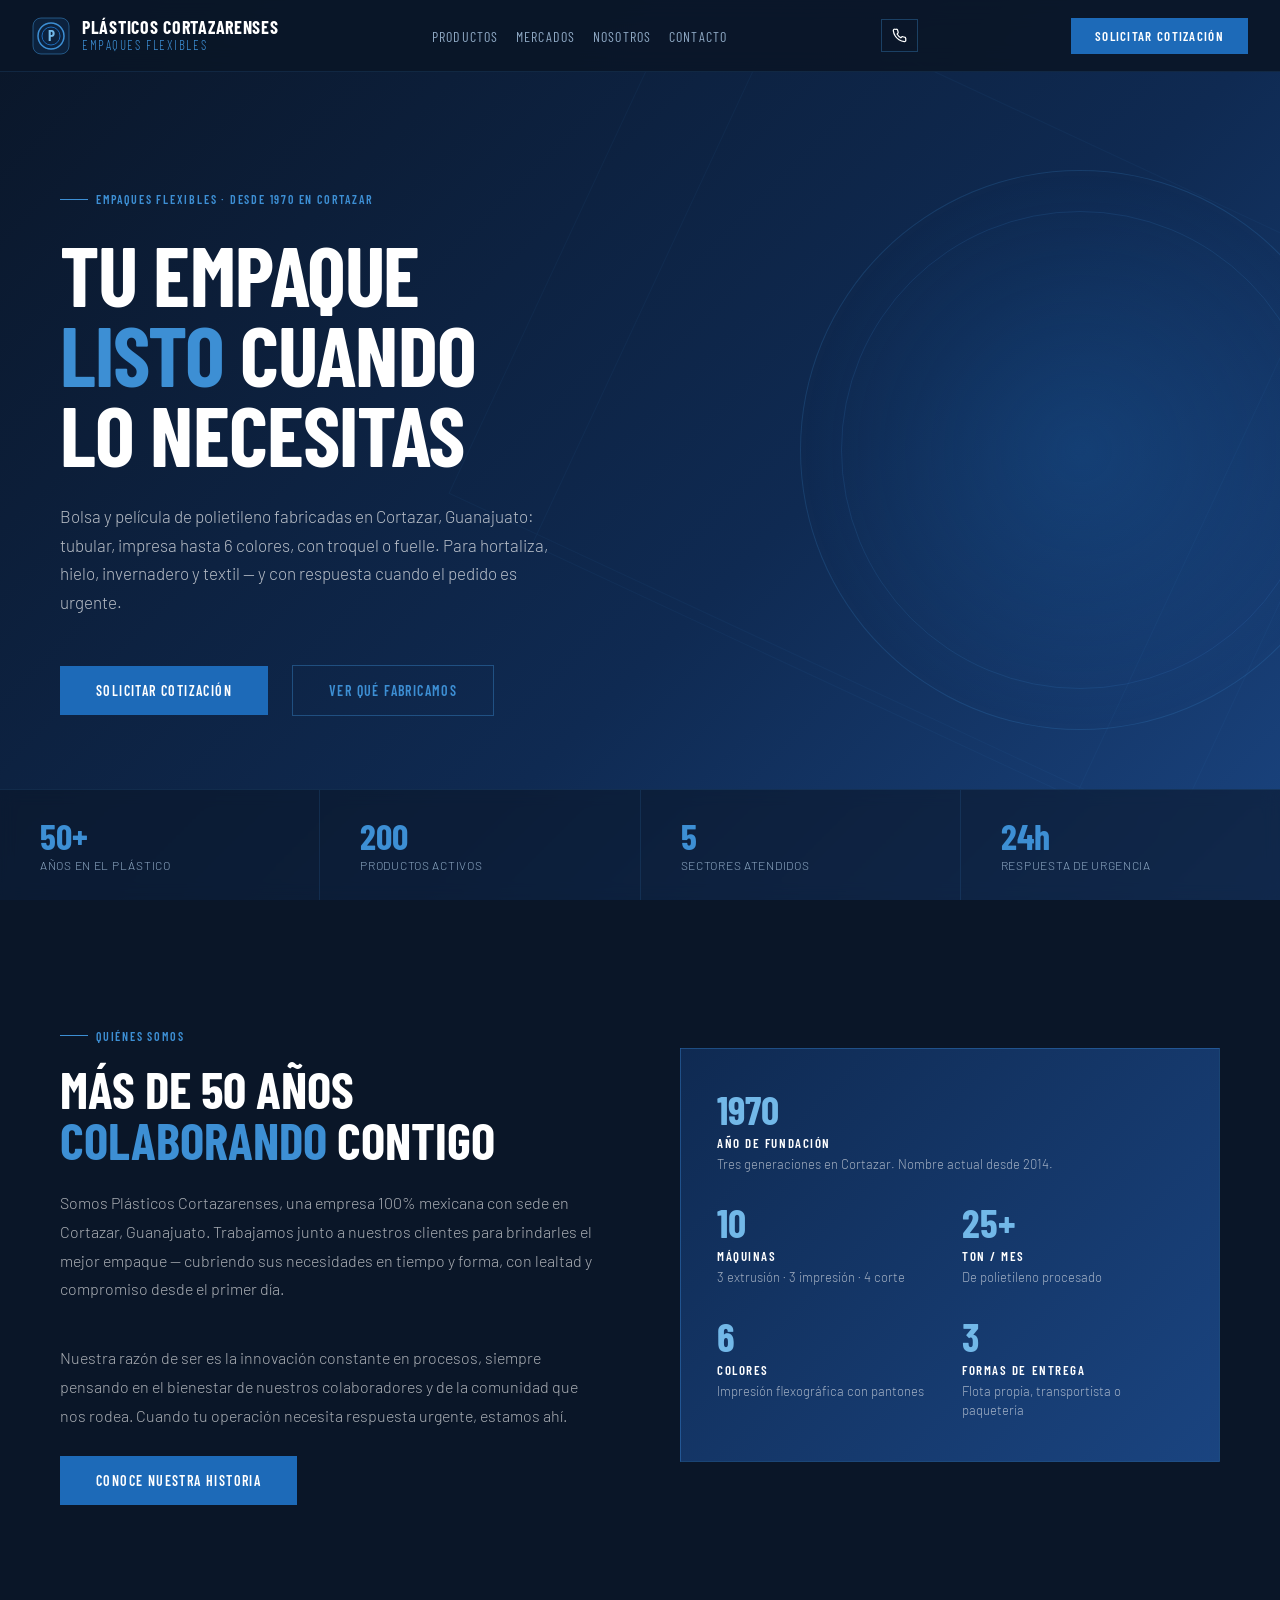
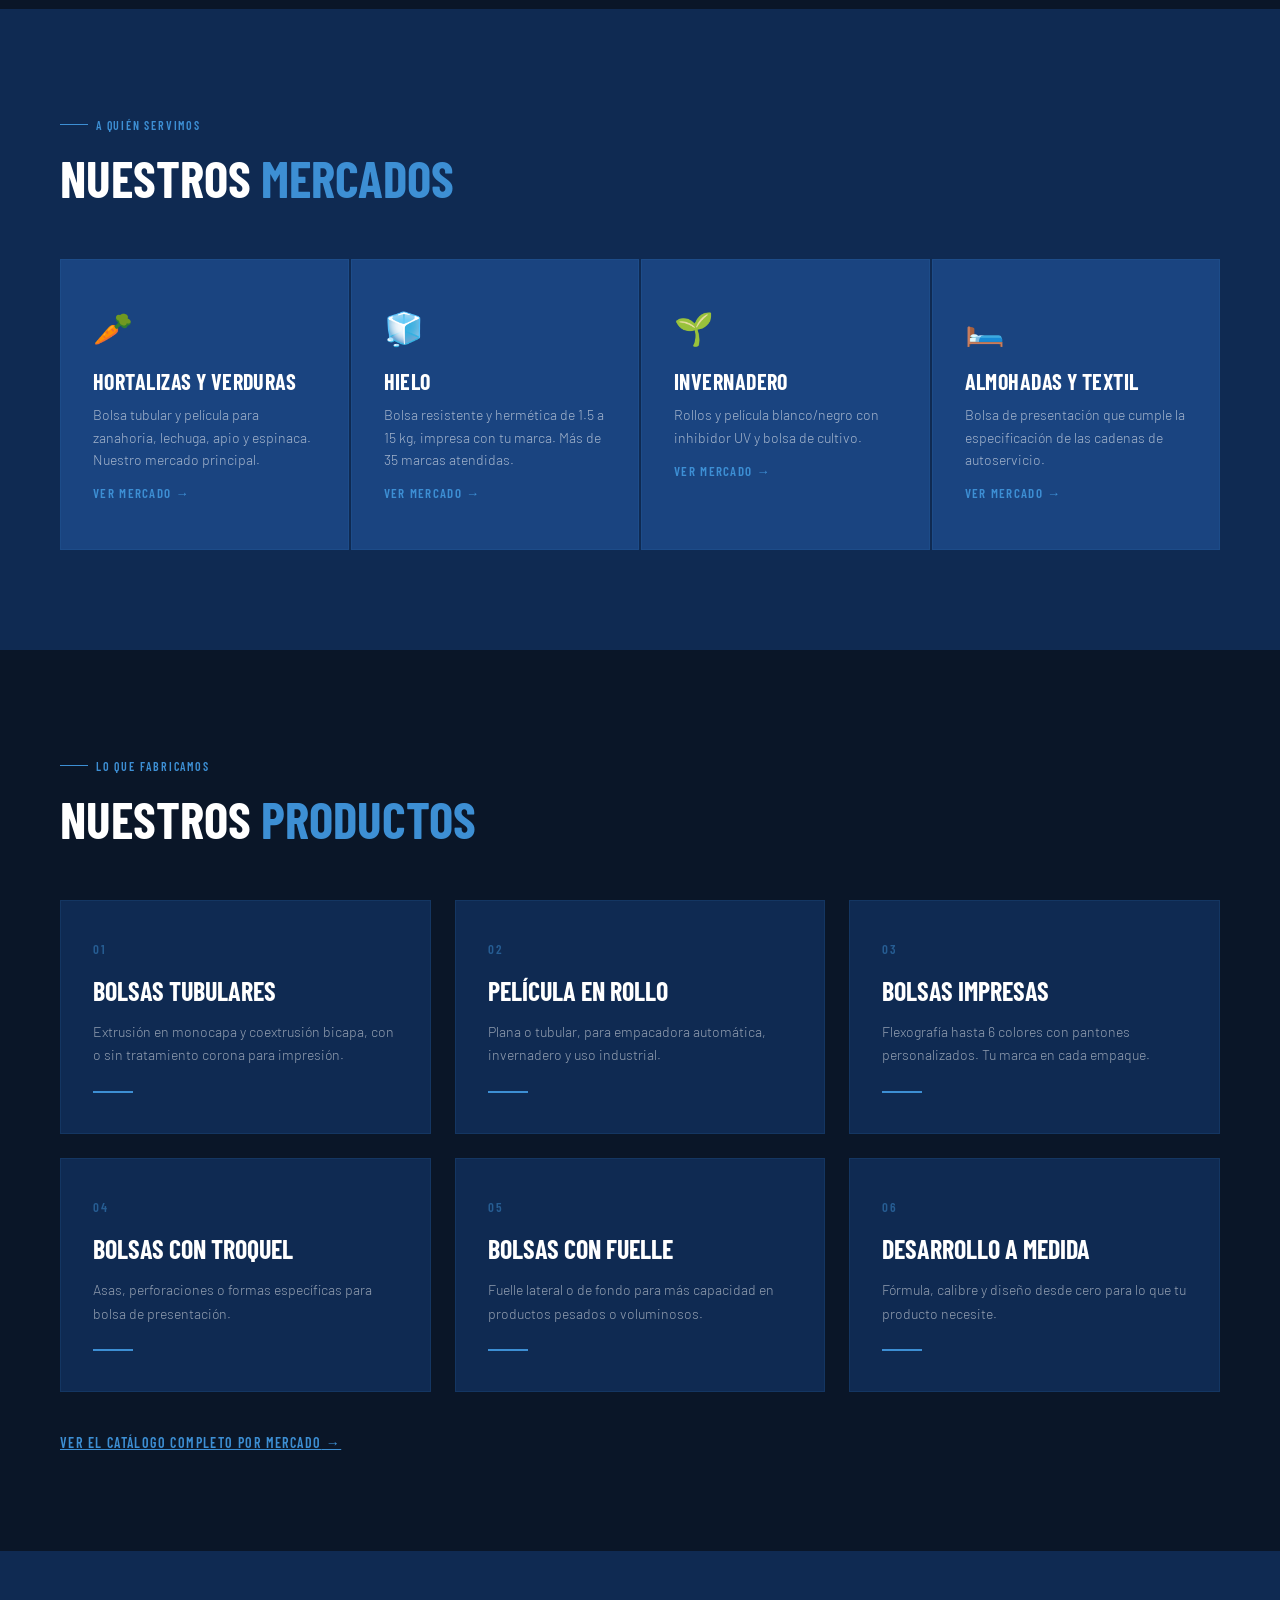
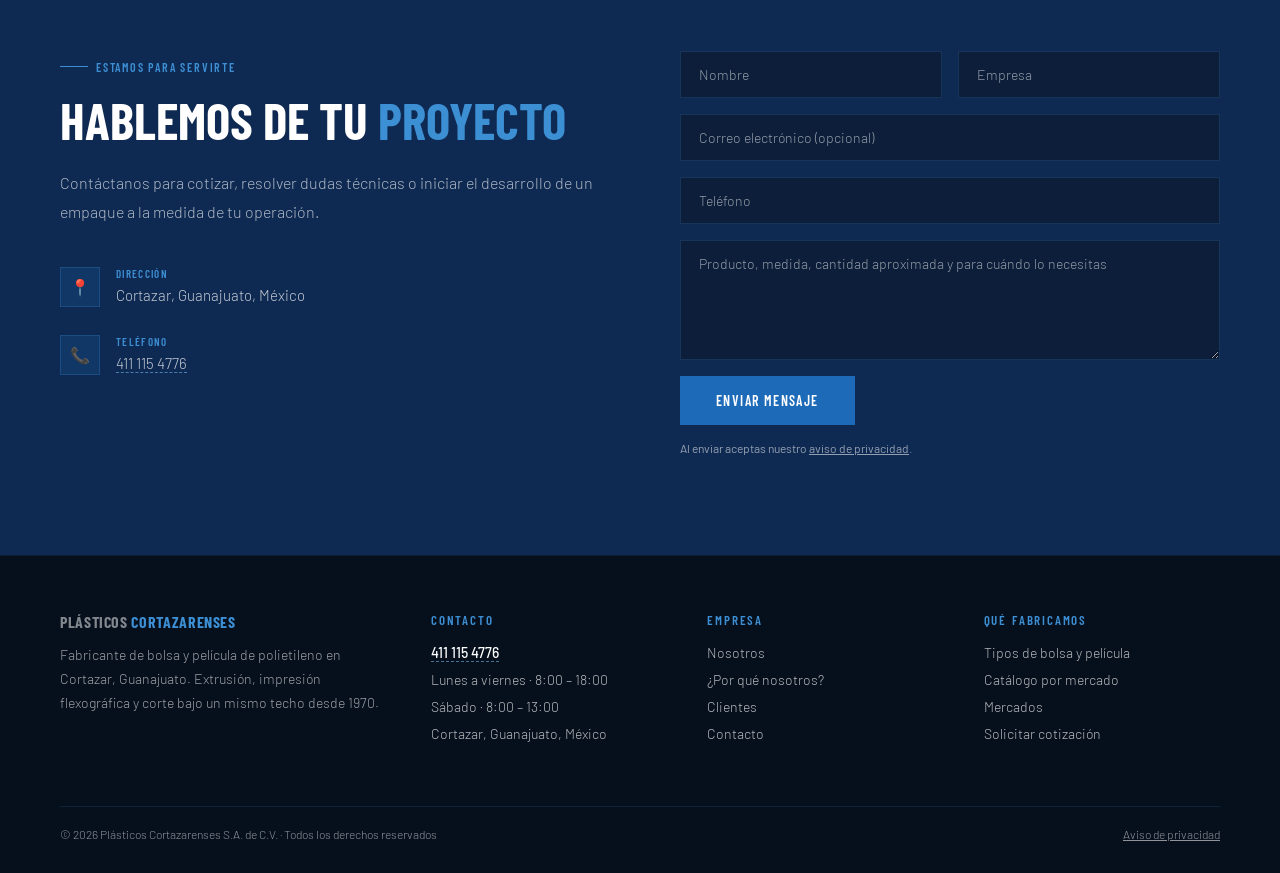
==== commit 9ed58201: "Fusiona paginas: menu de 4 entradas, telefono, formulario, SEO" ====
--- a/index.html
+++ b/index.html
@@ -1,6 +1,7 @@
 <!DOCTYPE html>
-<html lang="es">
+<html lang="es" class="no-js">
 <head>
+<script>document.documentElement.classList.remove('no-js');</script>
 <meta charset="UTF-8">
 <meta name="viewport" content="width=device-width, initial-scale=1.0">
 <title>Plásticos Cortazarenses | Empaques Flexibles</title>
@@ -13,7 +14,11 @@
 <meta property="og:title" content="Plásticos Cortazarenses | Empaques Flexibles">
 <meta property="og:description" content="Fabricamos bolsa y película de polietileno en Cortazar, Guanajuato. Empaque flexible para hortaliza, hielo, invernadero y textil — con respuesta en urgencias.">
 <meta property="og:url" content="https://pauloruizmen.github.io/plasticos-cortazarenses/">
+<meta property="og:image" content="https://pauloruizmen.github.io/plasticos-cortazarenses/og-image.jpg">
+<meta property="og:image:width" content="1200">
+<meta property="og:image:height" content="630">
 <meta name="twitter:card" content="summary_large_image">
+<meta name="twitter:image" content="https://pauloruizmen.github.io/plasticos-cortazarenses/og-image.jpg">
 <link rel="preconnect" href="https://fonts.googleapis.com">
 <link rel="preconnect" href="https://fonts.gstatic.com" crossorigin>
 <link href="https://fonts.googleapis.com/css2?family=Barlow+Condensed:wght@300;400;600;700&family=Barlow:wght@300;400;500&display=swap" rel="stylesheet">
@@ -543,7 +548,7 @@
     transition: border-color 0.2s;
     width: 100%;
   }
-  .form-input::placeholder { color: rgba(255,255,255,0.3); }
+  .form-input::placeholder { color: rgba(255,255,255,0.55); }
   .form-input:focus { border-color: var(--azul-claro); }
 
   textarea.form-input {
@@ -574,14 +579,14 @@
   .footer-text {
     font-size: 13px;
     font-weight: 300;
-    color: rgba(255,255,255,0.3);
+    color: rgba(255,255,255,0.55);
     text-align: center;
   }
 
   .footer-dir {
     font-size: 12px;
     font-weight: 300;
-    color: rgba(255,255,255,0.3);
+    color: rgba(255,255,255,0.55);
     text-align: right;
   }
 
@@ -615,12 +620,14 @@
     footer { flex-direction: column; gap: 16px; text-align: center; padding: 32px 24px; }
   }
 </style>
+<link rel="stylesheet" href="ux.css">
 </head>
 <body>
+<a class="skip-link" href="#contenido">Ir al contenido</a>
 
 <!-- NAV -->
 <nav>
-  <a href="#" class="nav-logo">
+  <a href="index.html" class="nav-logo">
     <svg width="38" height="38" viewBox="0 0 38 38" fill="none" xmlns="http://www.w3.org/2000/svg">
       <rect x="1" y="1" width="36" height="36" rx="8" fill="rgba(29,106,184,0.15)" stroke="rgba(61,143,212,0.5)" stroke-width="1"/>
       <circle cx="19" cy="19" r="13" stroke="#3d8fd4" stroke-width="1.5" fill="none"/>
@@ -633,16 +640,15 @@
     </div>
   </a>
   <ul class="nav-links">
+    <li><a href="productos.html">Productos</a></li>
+    <li><a href="mercados.html">Mercados</a></li>
     <li><a href="nosotros.html">Nosotros</a></li>
-    <li><a href="mercados.html">Mercados</a></li>
-    <li><a href="productos.html">Productos</a></li>
-    <li><a href="soluciones.html">Soluciones</a></li>
-    <li><a href="porque-nosotros.html">¿Por qué nosotros?</a></li>
-    <li><a href="clientes.html">Clientes</a></li>
     <li><a href="contacto.html">Contacto</a></li>
   </ul>
-  <a href="contacto.html" class="nav-cta">Cotizar</a>
+  <a class="nav-tel" href="tel:+524111154776" aria-label="Llamar al 411 115 4776"><svg viewBox="0 0 24 24" fill="none" stroke="currentColor" stroke-width="2" stroke-linecap="round" stroke-linejoin="round" aria-hidden="true"><path d="M22 16.9v3a2 2 0 0 1-2.2 2 19.8 19.8 0 0 1-8.6-3.1 19.5 19.5 0 0 1-6-6A19.8 19.8 0 0 1 2.1 4.2 2 2 0 0 1 4.1 2h3a2 2 0 0 1 2 1.7c.1.9.4 1.8.7 2.6a2 2 0 0 1-.5 2.1L8.1 9.7a16 16 0 0 0 6 6l1.3-1.3a2 2 0 0 1 2.1-.4c.8.3 1.7.5 2.6.7a2 2 0 0 1 1.7 2z"/></svg><span>411 115 4776</span></a>
+  <a href="contacto.html" class="nav-cta">Solicitar cotización</a>
 </nav>
+<main id="contenido">
 
 <!-- HERO -->
 <section class="hero">
@@ -658,13 +664,13 @@
       lo necesitas
     </h1>
     <p class="hero-desc">
-      Fabricamos empaques flexibles para la industria agroalimentaria y más.
-      Especialistas en hortalizas, verduras, hielo y almohadas —
-      con la capacidad de responder en tiempos de urgencia.
+      Bolsa y película de polietileno fabricadas en Cortazar, Guanajuato:
+      tubular, impresa hasta 6 colores, con troquel o fuelle. Para hortaliza,
+      hielo, invernadero y textil — y con respuesta cuando el pedido es urgente.
     </p>
     <div class="hero-actions">
-      <a href="#productos" class="btn-primary">Ver productos</a>
-      <a href="#contacto" class="btn-secondary">Contacto</a>
+      <a href="contacto.html" class="btn-primary">Solicitar cotización</a>
+      <a href="#productos" class="btn-secondary">Ver qué fabricamos</a>
     </div>
   </div>
 
@@ -678,8 +684,8 @@
       <div class="stat-label">Productos activos</div>
     </div>
     <div class="stat">
-      <div class="stat-num">4</div>
-      <div class="stat-label">Industrias atendidas</div>
+      <div class="stat-num">5</div>
+      <div class="stat-label">Sectores atendidos</div>
     </div>
     <div class="stat">
       <div class="stat-num">24h</div>
@@ -705,12 +711,32 @@
     </p>
     <a href="nosotros.html" class="btn-primary">Conoce nuestra historia</a>
   </div>
-  <div class="nosotros-visual fade-in">
-    <div class="nosotros-visual-inner">
-      <div class="nosotros-visual-num">PC</div>
-      <div class="nosotros-visual-text">Cortazar, Guanajuato</div>
-    </div>
-    <div class="nosotros-visual-bar"></div>
+  <div class="planta-card fade-in" aria-label="Datos de planta">
+    <div>
+      <div class="planta-num">1970</div>
+      <div class="planta-label">Año de fundación</div>
+      <div class="planta-desc">Tres generaciones en Cortazar. Nombre actual desde 2014.</div>
+    </div>
+    <div>
+      <div class="planta-num">10</div>
+      <div class="planta-label">Máquinas</div>
+      <div class="planta-desc">3 extrusión · 3 impresión · 4 corte</div>
+    </div>
+    <div>
+      <div class="planta-num">25+</div>
+      <div class="planta-label">Ton / mes</div>
+      <div class="planta-desc">De polietileno procesado</div>
+    </div>
+    <div>
+      <div class="planta-num">6</div>
+      <div class="planta-label">Colores</div>
+      <div class="planta-desc">Impresión flexográfica con pantones</div>
+    </div>
+    <div>
+      <div class="planta-num">3</div>
+      <div class="planta-label">Formas de entrega</div>
+      <div class="planta-desc">Flota propia, transportista o paquetería</div>
+    </div>
   </div>
 </section>
 
@@ -721,25 +747,29 @@
     <h2 class="section-title">Nuestros <span>mercados</span></h2>
   </div>
   <div class="mercados-grid">
-    <a class="mercado-card fade-in" href="#contacto">
-      <span class="mercado-icon">🌿</span>
+    <a class="mercado-card fade-in" href="mercados.html#hortalizas">
+      <span class="mercado-icon" aria-hidden="true">🥕</span>
       <div class="mercado-nombre">Hortalizas y verduras</div>
-      <div class="mercado-desc">Bolsas tubulares y películas diseñadas para el empaque de productos frescos del campo.</div>
+      <div class="mercado-desc">Bolsa tubular y película para zanahoria, lechuga, apio y espinaca. Nuestro mercado principal.</div>
+      <span class="card-link">Ver mercado</span>
     </a>
-    <a class="mercado-card fade-in" href="#contacto">
-      <span class="mercado-icon">🧊</span>
+    <a class="mercado-card fade-in" href="mercados.html#hielo">
+      <span class="mercado-icon" aria-hidden="true">🧊</span>
       <div class="mercado-nombre">Hielo</div>
-      <div class="mercado-desc">Empaques resistentes y herméticos para bolsas de hielo en diferentes presentaciones.</div>
+      <div class="mercado-desc">Bolsa resistente y hermética de 1.5 a 15 kg, impresa con tu marca. Más de 35 marcas atendidas.</div>
+      <span class="card-link">Ver mercado</span>
     </a>
-    <a class="mercado-card fade-in" href="#contacto">
-      <span class="mercado-icon">🛏️</span>
+    <a class="mercado-card fade-in" href="mercados.html#invernadero">
+      <span class="mercado-icon" aria-hidden="true">🌱</span>
+      <div class="mercado-nombre">Invernadero</div>
+      <div class="mercado-desc">Rollos y película blanco/negro con inhibidor UV y bolsa de cultivo.</div>
+      <span class="card-link">Ver mercado</span>
+    </a>
+    <a class="mercado-card fade-in" href="mercados.html#almohadas">
+      <span class="mercado-icon" aria-hidden="true">🛏️</span>
       <div class="mercado-nombre">Almohadas y textil</div>
-      <div class="mercado-desc">Bolsas de presentación y protección para productos de cama, almohadas y ropa de hogar.</div>
-    </a>
-    <a class="mercado-card fade-in" href="#contacto">
-      <span class="mercado-icon">🏭</span>
-      <div class="mercado-nombre">Industrial</div>
-      <div class="mercado-desc">Soluciones de empaque a medida para distintos usos industriales y agrícolas.</div>
+      <div class="mercado-desc">Bolsa de presentación que cumple la especificación de las cadenas de autoservicio.</div>
+      <span class="card-link">Ver mercado</span>
     </a>
   </div>
 </section>
@@ -751,43 +781,44 @@
     <h2 class="section-title">Nuestros <span>productos</span></h2>
   </div>
   <div class="productos-grid">
-    <div class="producto-card fade-in">
+    <a class="producto-card fade-in" href="productos.html#tubular">
       <div class="producto-num">01</div>
       <div class="producto-nombre">Bolsas tubulares</div>
-      <div class="producto-desc">Fabricadas por extrusión en monocapa y coextrusión bicapa, con y sin tratamiento corona para impresión.</div>
+      <div class="producto-desc">Extrusión en monocapa y coextrusión bicapa, con o sin tratamiento corona para impresión.</div>
       <div class="producto-linea"></div>
-    </div>
-    <div class="producto-card fade-in">
+    </a>
+    <a class="producto-card fade-in" href="productos.html#rollo">
       <div class="producto-num">02</div>
-      <div class="producto-nombre">Película plástica</div>
-      <div class="producto-desc">Película en rollo para empaque de hortalizas, verduras, semillas y aplicaciones especiales.</div>
+      <div class="producto-nombre">Película en rollo</div>
+      <div class="producto-desc">Plana o tubular, para empacadora automática, invernadero y uso industrial.</div>
       <div class="producto-linea"></div>
-    </div>
-    <div class="producto-card fade-in">
+    </a>
+    <a class="producto-card fade-in" href="productos.html#impresa">
       <div class="producto-num">03</div>
       <div class="producto-nombre">Bolsas impresas</div>
-      <div class="producto-desc">Impresión flexográfica hasta 6 colores con pantones personalizados. Tu marca en cada empaque.</div>
+      <div class="producto-desc">Flexografía hasta 6 colores con pantones personalizados. Tu marca en cada empaque.</div>
       <div class="producto-linea"></div>
-    </div>
-    <div class="producto-card fade-in">
+    </a>
+    <a class="producto-card fade-in" href="productos.html#troquel">
       <div class="producto-num">04</div>
       <div class="producto-nombre">Bolsas con troquel</div>
-      <div class="producto-desc">Corte y troquelado para bolsas de presentación con acabados específicos para cada cliente.</div>
+      <div class="producto-desc">Asas, perforaciones o formas específicas para bolsa de presentación.</div>
       <div class="producto-linea"></div>
-    </div>
-    <div class="producto-card fade-in">
+    </a>
+    <a class="producto-card fade-in" href="productos.html#fuelle">
       <div class="producto-num">05</div>
-      <div class="producto-nombre">Empaque para hielo</div>
-      <div class="producto-desc">Bolsas resistentes y sellables diseñadas específicamente para el manejo y distribución de hielo.</div>
+      <div class="producto-nombre">Bolsas con fuelle</div>
+      <div class="producto-desc">Fuelle lateral o de fondo para más capacidad en productos pesados o voluminosos.</div>
       <div class="producto-linea"></div>
-    </div>
-    <div class="producto-card fade-in" style="border-color: rgba(61,143,212,0.4); background: linear-gradient(135deg, var(--azul-medio), rgba(29,106,184,0.3));">
-      <div class="producto-num" style="color: var(--azul-claro);">⚡ Urgencias</div>
-      <div class="producto-nombre">Entregas express</div>
-      <div class="producto-desc">Nos especializamos en responder cuando el tiempo apremia. Contáctanos y evaluamos tu requerimiento urgente.</div>
-      <div class="producto-linea" style="background: var(--azul-claro); width: 60px;"></div>
-    </div>
-  </div>
+    </a>
+    <a class="producto-card fade-in" href="productos.html#medida">
+      <div class="producto-num">06</div>
+      <div class="producto-nombre">Desarrollo a medida</div>
+      <div class="producto-desc">Fórmula, calibre y diseño desde cero para lo que tu producto necesite.</div>
+      <div class="producto-linea"></div>
+    </a>
+  </div>
+  <p class="fade-in" style="margin-top:28px;"><a href="productos.html" class="card-link" style="font-size:14px;">Ver el catálogo completo por mercado</a></p>
 </section>
 
 <!-- CONTACTO -->
@@ -801,45 +832,72 @@
     </p>
 
     <div class="contacto-dato">
-      <div class="contacto-icono">📍</div>
+      <div class="contacto-icono" aria-hidden="true">📍</div>
       <div>
         <div class="contacto-label">Dirección</div>
         <div class="contacto-valor">Cortazar, Guanajuato, México</div>
       </div>
     </div>
     <div class="contacto-dato">
-      <div class="contacto-icono">📧</div>
-      <div>
-        <div class="contacto-label">Correo</div>
-        <div class="contacto-valor">ventas@plasticoscortazarenses.com</div>
-      </div>
-    </div>
-    <div class="contacto-dato">
-      <div class="contacto-icono">📞</div>
+      <div class="contacto-icono" aria-hidden="true">📞</div>
       <div>
         <div class="contacto-label">Teléfono</div>
-        <div class="contacto-valor">+52 (411) 000-0000</div>
+        <div class="contacto-valor"><a class="tel-link" href="tel:+524111154776">411 115 4776</a></div>
       </div>
     </div>
   </div>
 
-  <form class="contacto-form fade-in" onsubmit="return false;">
+  <form class="contacto-form fade-in js-contacto" novalidate>
     <div class="form-row">
-      <input class="form-input" type="text" placeholder="Nombre">
-      <input class="form-input" type="text" placeholder="Empresa">
-    </div>
-    <input class="form-input" type="email" placeholder="Correo electrónico">
-    <input class="form-input" type="tel" placeholder="Teléfono">
-    <textarea class="form-input" placeholder="¿En qué podemos ayudarte?"></textarea>
+      <input class="form-input" type="text" name="Nombre" placeholder="Nombre" aria-label="Nombre" autocomplete="name" required>
+      <input class="form-input" type="text" name="Empresa" placeholder="Empresa" aria-label="Empresa" autocomplete="organization">
+    </div>
+    <input class="form-input" type="email" name="email" placeholder="Correo electrónico (opcional)" aria-label="Correo electrónico" autocomplete="email">
+    <input class="form-input" type="tel" name="Teléfono" placeholder="Teléfono" aria-label="Teléfono" autocomplete="tel" inputmode="tel" required>
+    <textarea class="form-input" name="Mensaje" placeholder="Producto, medida, cantidad aproximada y para cuándo lo necesitas" aria-label="Mensaje" required></textarea>
     <button type="submit" class="btn-primary" style="align-self:flex-start">Enviar mensaje</button>
+    <p style="font-size:12px;color:rgba(255,255,255,0.55);margin:0;">Al enviar aceptas nuestro <a href="aviso-privacidad.html" style="color:inherit;">aviso de privacidad</a>.</p>
   </form>
 </section>
 
 <!-- FOOTER -->
-<footer>
-  <div class="footer-logo">Plásticos <span>Cortazarenses</span></div>
-  <div class="footer-text">© 2026 Plásticos Cortazarenses · Todos los derechos reservados</div>
-  <div class="footer-dir">Cortazar, Guanajuato, México · <a href="aviso-privacidad.html" style="color:inherit;">Aviso de privacidad</a></div>
+</main>
+<footer class="pie">
+  <div class="pie-marca">
+    <div class="footer-logo">Plásticos <span>Cortazarenses</span></div>
+    <p>Fabricante de bolsa y película de polietileno en Cortazar, Guanajuato. Extrusión, impresión flexográfica y corte bajo un mismo techo desde 1970.</p>
+  </div>
+  <div>
+    <div class="pie-titulo">Contacto</div>
+    <ul class="pie-lista">
+      <li><a class="tel-link" href="tel:+524111154776"><strong>411 115 4776</strong></a></li>
+      <li><span>Lunes a viernes · 8:00 – 18:00</span></li>
+      <li><span>Sábado · 8:00 – 13:00</span></li>
+      <li><span>Cortazar, Guanajuato, México</span></li>
+    </ul>
+  </div>
+  <div>
+    <div class="pie-titulo">Empresa</div>
+    <ul class="pie-lista">
+      <li><a href="nosotros.html">Nosotros</a></li>
+      <li><a href="nosotros.html#por-que">¿Por qué nosotros?</a></li>
+      <li><a href="nosotros.html#clientes">Clientes</a></li>
+      <li><a href="contacto.html">Contacto</a></li>
+    </ul>
+  </div>
+  <div>
+    <div class="pie-titulo">Qué fabricamos</div>
+    <ul class="pie-lista">
+      <li><a href="productos.html#tipos">Tipos de bolsa y película</a></li>
+      <li><a href="productos.html#catalogo">Catálogo por mercado</a></li>
+      <li><a href="mercados.html">Mercados</a></li>
+      <li><a href="contacto.html">Solicitar cotización</a></li>
+    </ul>
+  </div>
+  <div class="pie-legal">
+    <span>© 2026 Plásticos Cortazarenses S.A. de C.V. · Todos los derechos reservados</span>
+    <a href="aviso-privacidad.html">Aviso de privacidad</a>
+  </div>
 </footer>
 
 <script>
@@ -856,5 +914,10 @@
   document.querySelectorAll('.fade-in').forEach(el => observer.observe(el));
 </script>
 
+<div class="barra-movil" role="navigation" aria-label="Acciones rápidas">
+  <a class="bm-llamar" href="tel:+524111154776"><svg viewBox="0 0 24 24" fill="none" stroke="currentColor" stroke-width="2" stroke-linecap="round" stroke-linejoin="round" aria-hidden="true"><path d="M22 16.9v3a2 2 0 0 1-2.2 2 19.8 19.8 0 0 1-8.6-3.1 19.5 19.5 0 0 1-6-6A19.8 19.8 0 0 1 2.1 4.2 2 2 0 0 1 4.1 2h3a2 2 0 0 1 2 1.7c.1.9.4 1.8.7 2.6a2 2 0 0 1-.5 2.1L8.1 9.7a16 16 0 0 0 6 6l1.3-1.3a2 2 0 0 1 2.1-.4c.8.3 1.7.5 2.6.7a2 2 0 0 1 1.7 2z"/></svg><span>Llamar</span></a>
+  <a class="bm-cotizar" href="contacto.html">Solicitar cotización</a>
+</div>
+<script src="ux.js"></script>
 </body>
 </html>
--- a/ux.css
+++ b/ux.css
@@ -0,0 +1,242 @@
+/* ============================================================
+   PLÁSTICOS CORTAZARENSES — Ajustes de UX
+   Se carga al final del <head> en todas las páginas, después
+   de style.css o del <style> propio de la página.
+   ============================================================ */
+
+/* ── Navegación compacta en laptops (evita que "Contacto" se encime con "Cotizar") ── */
+@media (max-width: 1320px) and (min-width: 1101px) {
+  nav { padding: 0 32px; }
+  .nav-links { gap: 18px; }
+}
+.nav-links a { white-space: nowrap; }
+
+/* ── Botón de menú (hamburguesa) ── */
+.nav-toggle {
+  display: none;
+  width: 44px; height: 44px;
+  background: transparent;
+  border: 1px solid rgba(61,143,212,0.35);
+  cursor: pointer;
+  align-items: center; justify-content: center;
+  flex-direction: column; gap: 5px;
+  padding: 0;
+}
+.nav-toggle span {
+  display: block; width: 20px; height: 2px;
+  background: var(--blanco, #fff);
+  transition: transform 0.2s, opacity 0.2s;
+}
+nav.nav-open .nav-toggle span:nth-child(1) { transform: translateY(7px) rotate(45deg); }
+nav.nav-open .nav-toggle span:nth-child(2) { opacity: 0; }
+nav.nav-open .nav-toggle span:nth-child(3) { transform: translateY(-7px) rotate(-45deg); }
+
+.nav-links .nav-cta-movil { display: none; }
+.nav-derecha { display: flex; align-items: center; gap: 12px; }
+
+/* ── Menú móvil ── */
+@media (max-width: 1100px) {
+  nav { padding: 0 20px; }
+  .nav-toggle { display: inline-flex; }
+  .nav-links {
+    display: none !important;
+    position: fixed;
+    top: 72px; left: 0; right: 0;
+    flex-direction: column;
+    gap: 0 !important;
+    background: #0a1628;
+    border-bottom: 1px solid rgba(61,143,212,0.25);
+    padding: 8px 20px 20px;
+    max-height: calc(100vh - 72px);
+    overflow-y: auto;
+    box-shadow: 0 16px 32px rgba(0,0,0,0.4);
+  }
+  nav.nav-open .nav-links { display: flex !important; }
+  .nav-links li { border-bottom: 1px solid rgba(61,143,212,0.12); }
+  .nav-links li:last-child { border-bottom: none; }
+  .nav-links a {
+    display: flex; align-items: center;
+    min-height: 52px;
+    font-size: 15px !important;
+    color: var(--blanco, #fff) !important;
+  }
+  .nav-links a.activo { color: var(--azul-claro, #3d8fd4) !important; }
+  .nav-links .nav-cta-movil { display: block; padding-top: 16px; }
+  .nav-links .nav-cta-movil a {
+    justify-content: center;
+    background: var(--azul-vivo, #1d6ab8);
+    font-weight: 600;
+  }
+}
+@media (max-width: 600px) {
+  nav > .nav-cta, .nav-derecha > .nav-cta { display: none; }
+  .nav-logo-text { font-size: 15px !important; }
+  .nav-logo-text span { font-size: 11px !important; }
+}
+
+/* ── Foco visible para teclado ── */
+a:focus-visible, button:focus-visible,
+input:focus-visible, select:focus-visible, textarea:focus-visible {
+  outline: 2px solid var(--azul-cielo, #72b8e8);
+  outline-offset: 3px;
+}
+
+/* ── Teléfono clicable ── */
+a.tel-link { color: inherit; text-decoration: none; border-bottom: 1px dashed rgba(114,184,232,0.6); }
+a.tel-link:hover { color: var(--azul-cielo, #72b8e8); }
+
+/* ── Estados del formulario ── */
+.form-estado {
+  display: none;
+  margin-top: 16px;
+  padding: 16px 20px;
+  font-size: 15px; line-height: 1.6;
+  border-left: 3px solid;
+}
+.form-estado.visible { display: block; }
+.form-estado.ok    { background: rgba(26,107,58,0.18);  border-color: #2e9d5b; color: #d8f5e3; }
+.form-estado.error { background: rgba(160,40,40,0.18);  border-color: #d25a5a; color: #f8dede; }
+.form-estado a { color: inherit; font-weight: 600; }
+.hp-campo { position: absolute !important; left: -9999px !important; width: 1px; height: 1px; overflow: hidden; }
+button[disabled] { opacity: 0.7; cursor: wait; }
+
+/* ── Menos movimiento para quien lo pide en su sistema ── */
+@media (prefers-reduced-motion: reduce) {
+  html { scroll-behavior: auto !important; }
+  .fade-in { opacity: 1 !important; transform: none !important; transition: none !important; }
+  * { animation-duration: 0.01ms !important; animation-iteration-count: 1 !important; }
+}
+
+/* ── Portada en celular: los indicadores van debajo del texto, en 2×2 ── */
+@media (max-width: 900px) {
+  .hero { flex-direction: column; align-items: stretch; justify-content: center; padding-bottom: 48px !important; }
+  .hero-stats {
+    position: static !important;
+    display: grid !important;
+    grid-template-columns: 1fr 1fr;
+    margin-top: 48px;
+    width: 100%;
+  }
+  .hero-stats .stat {
+    padding: 20px !important;
+    border-right: 1px solid rgba(61,143,212,0.15) !important;
+    border-bottom: 1px solid rgba(61,143,212,0.15) !important;
+  }
+  .hero-stats .stat:nth-child(2n) { border-right: none !important; }
+  .hero-stats .stat:nth-last-child(-n+2) { border-bottom: none !important; }
+}
+
+/* ════════════════════════════════════════════════════════════
+   RONDA 2 — UX/UI
+   ════════════════════════════════════════════════════════════ */
+
+/* ── Salto al contenido (teclado / lector de pantalla) ── */
+.skip-link {
+  position: absolute; left: -9999px; top: 8px; z-index: 1000;
+  background: var(--azul-vivo, #1d6ab8); color: #fff;
+  padding: 10px 16px; font-family: 'Barlow Condensed', sans-serif;
+  text-transform: uppercase; letter-spacing: 0.08em; text-decoration: none;
+}
+.skip-link:focus { left: 8px; }
+
+/* ── Sin JavaScript el contenido se ve igual ── */
+.no-js .fade-in { opacity: 1 !important; transform: none !important; }
+
+/* ── Teléfono en la barra (escritorio) ── */
+.nav-tel {
+  display: inline-flex; align-items: center; gap: 8px;
+  font-family: 'Barlow Condensed', sans-serif;
+  font-size: 15px; font-weight: 600; letter-spacing: 0.06em;
+  color: var(--blanco, #fff); text-decoration: none; white-space: nowrap;
+  padding: 8px 14px; border: 1px solid rgba(61,143,212,0.35);
+  transition: border-color 0.2s, color 0.2s;
+}
+.nav-tel:hover { border-color: var(--azul-claro, #3d8fd4); color: var(--azul-cielo, #72b8e8); }
+.nav-tel svg { width: 15px; height: 15px; flex: none; }
+@media (max-width: 1320px) { .nav-tel span { display: none; } .nav-tel { padding: 8px 10px; } }
+@media (max-width: 1100px) { .nav-tel { display: none; } }
+
+/* ── Barra fija inferior en celular: Llamar / Cotizar ── */
+.barra-movil {
+  display: none;
+  position: fixed; left: 0; right: 0; bottom: 0; z-index: 90;
+  background: rgba(10,22,40,0.96); backdrop-filter: blur(10px);
+  border-top: 1px solid rgba(61,143,212,0.3);
+  padding: 10px 12px calc(10px + env(safe-area-inset-bottom));
+  gap: 10px;
+}
+.barra-movil a {
+  flex: 1; display: flex; align-items: center; justify-content: center; gap: 8px;
+  min-height: 48px; font-family: 'Barlow Condensed', sans-serif;
+  font-size: 15px; font-weight: 600; letter-spacing: 0.1em; text-transform: uppercase;
+  text-decoration: none; color: #fff;
+}
+.barra-movil .bm-llamar { border: 1px solid rgba(61,143,212,0.6); }
+.barra-movil .bm-cotizar { background: var(--azul-vivo, #1d6ab8); }
+.barra-movil svg { width: 16px; height: 16px; }
+@media (max-width: 1100px) {
+  .barra-movil { display: flex; }
+  body { padding-bottom: 72px; }
+  body.en-contacto .barra-movil { display: none; }
+  body.en-contacto { padding-bottom: 0; }
+}
+
+/* ── Pie de página completo ── */
+footer.pie {
+  display: grid !important;
+  grid-template-columns: 1.4fr 1fr 1fr 1fr;
+  gap: 40px; align-items: start;
+  padding: 56px 60px 32px !important;
+}
+.pie-marca .footer-logo { margin-bottom: 12px; }
+.pie-marca p { font-size: 14px; font-weight: 300; line-height: 1.7; color: rgba(255,255,255,0.6); max-width: 320px; }
+.pie-titulo {
+  font-family: 'Barlow Condensed', sans-serif; font-size: 13px; font-weight: 600;
+  letter-spacing: 0.14em; text-transform: uppercase; color: var(--azul-claro, #3d8fd4);
+  margin-bottom: 14px;
+}
+.pie-lista { list-style: none; display: flex; flex-direction: column; gap: 8px; }
+.pie-lista a, .pie-lista span { font-size: 14px; font-weight: 300; color: rgba(255,255,255,0.7); text-decoration: none; }
+.pie-lista a:hover { color: var(--azul-cielo, #72b8e8); }
+.pie-lista strong { color: #fff; font-weight: 500; }
+.pie-legal {
+  grid-column: 1 / -1; margin-top: 24px; padding-top: 20px;
+  border-top: 1px solid rgba(61,143,212,0.15);
+  display: flex; justify-content: space-between; gap: 16px; flex-wrap: wrap;
+  font-size: 12px; font-weight: 300; color: rgba(255,255,255,0.55);
+}
+.pie-legal a { color: inherit; }
+@media (max-width: 900px) {
+  footer.pie { grid-template-columns: 1fr 1fr; gap: 32px 24px; padding: 40px 24px 28px !important; text-align: left !important; }
+  .pie-marca { grid-column: 1 / -1; }
+  .pie-legal { flex-direction: column; align-items: flex-start; }
+}
+@media (max-width: 480px) { footer.pie { grid-template-columns: 1fr; } }
+
+/* ── Tarjetas-enlace: cursor y foco coherentes ── */
+a.mercado-card, a.producto-card, a.sol-card { display: block; color: inherit; text-decoration: none; }
+a.mercado-card:focus-visible, a.producto-card:focus-visible { outline: 2px solid var(--azul-cielo, #72b8e8); outline-offset: 3px; }
+.card-link {
+  display: inline-block; margin-top: 14px;
+  font-family: 'Barlow Condensed', sans-serif; font-size: 13px; font-weight: 600;
+  letter-spacing: 0.1em; text-transform: uppercase; color: var(--azul-claro, #3d8fd4);
+}
+.card-link::after { content: ' →'; }
+
+/* ── Tarjeta de datos de planta (sustituye al cuadro "PC") ── */
+.planta-card {
+  background: linear-gradient(135deg, var(--azul-medio, #0f2a52), var(--azul-fuerte, #1a4480));
+  border: 1px solid rgba(61,143,212,0.25); padding: 40px 36px;
+  display: grid; grid-template-columns: 1fr 1fr; gap: 28px 24px; align-self: center;
+}
+.planta-card > div:first-child { grid-column: 1 / -1; }
+.planta-num { font-family: 'Barlow Condensed', sans-serif; font-size: 40px; font-weight: 700; color: var(--azul-cielo, #72b8e8); line-height: 1; }
+.planta-label { font-family: 'Barlow Condensed', sans-serif; font-size: 13px; font-weight: 600; letter-spacing: 0.12em; text-transform: uppercase; color: #fff; margin-top: 6px; }
+.planta-desc { font-size: 13px; font-weight: 300; color: rgba(255,255,255,0.6); margin-top: 4px; line-height: 1.5; }
+
+/* ── Página 404 ── */
+.pagina-404 { min-height: 70vh; display: flex; flex-direction: column; justify-content: center; }
+.pagina-404 .num { font-family: 'Barlow Condensed', sans-serif; font-size: 140px; font-weight: 700; line-height: 1; color: rgba(61,143,212,0.18); }
+
+/* ── Las anclas no quedan tapadas por la barra fija ── */
+[id] { scroll-margin-top: 88px; }
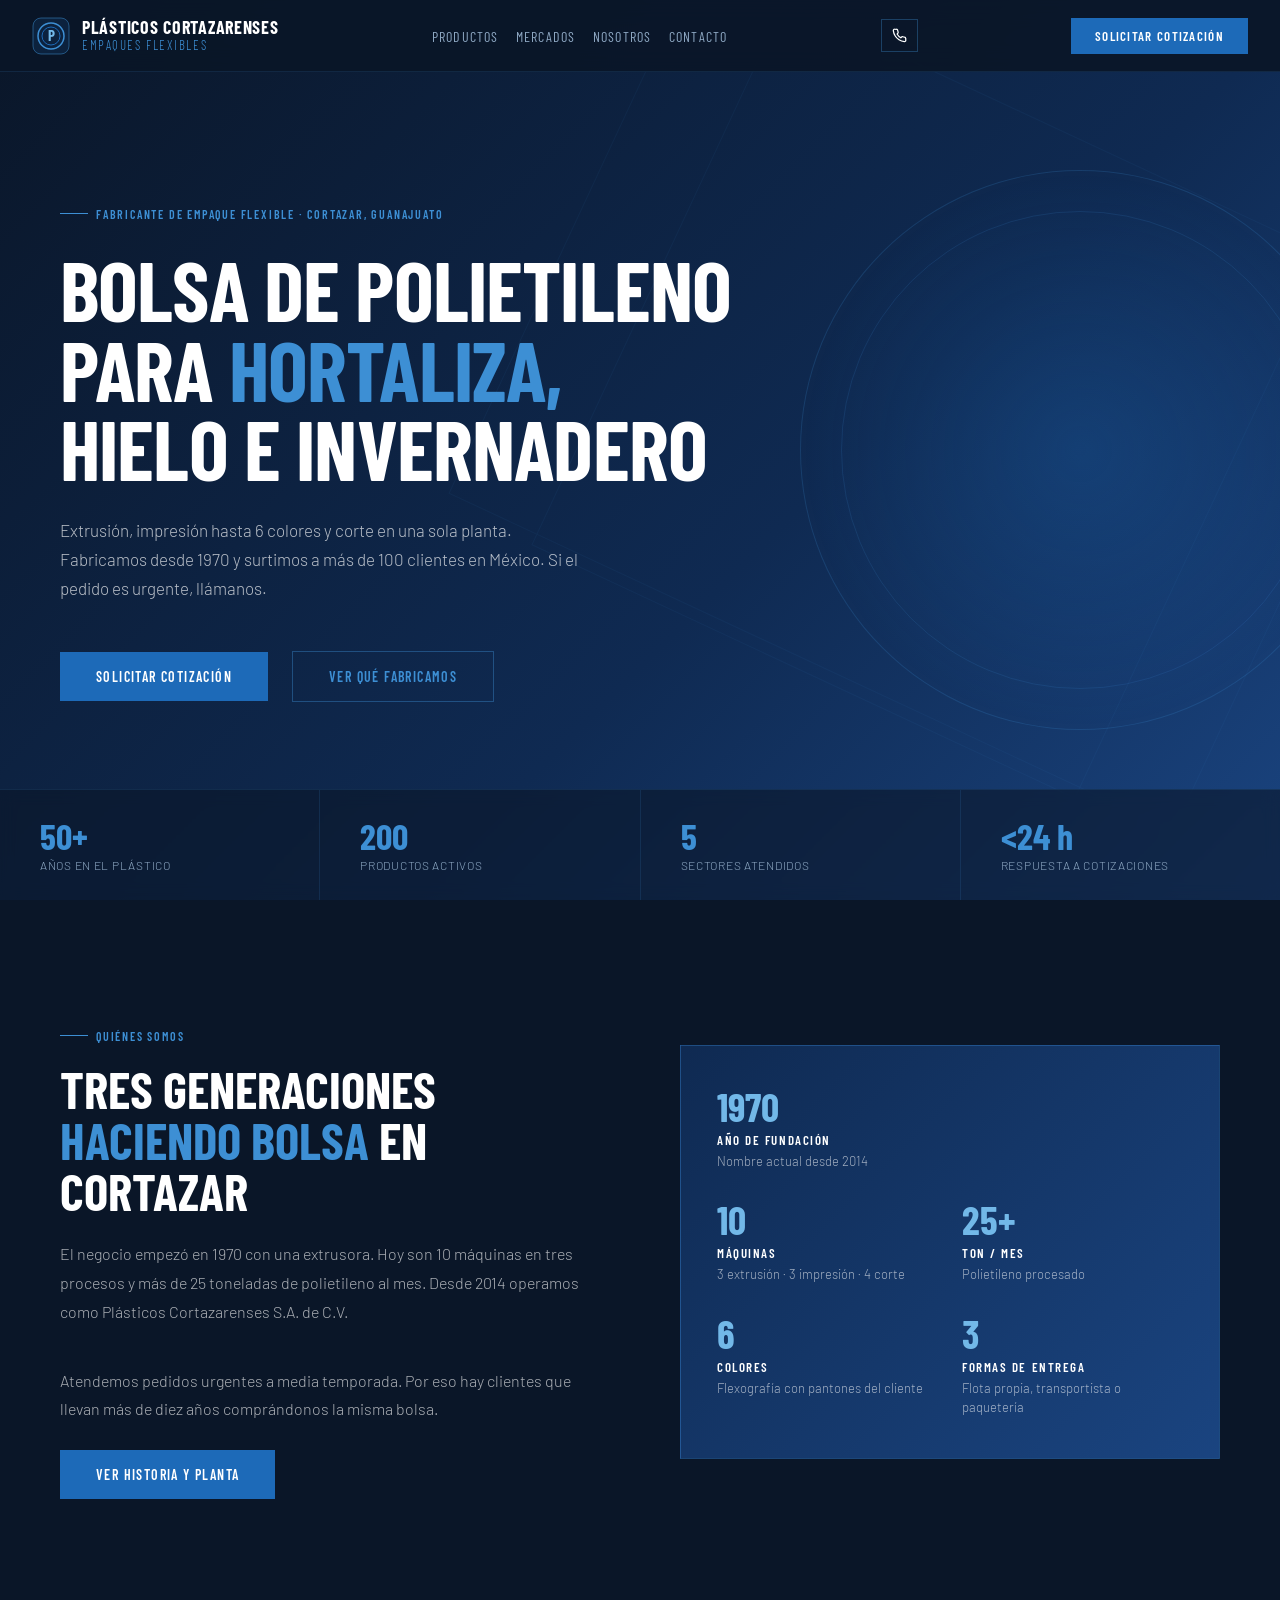
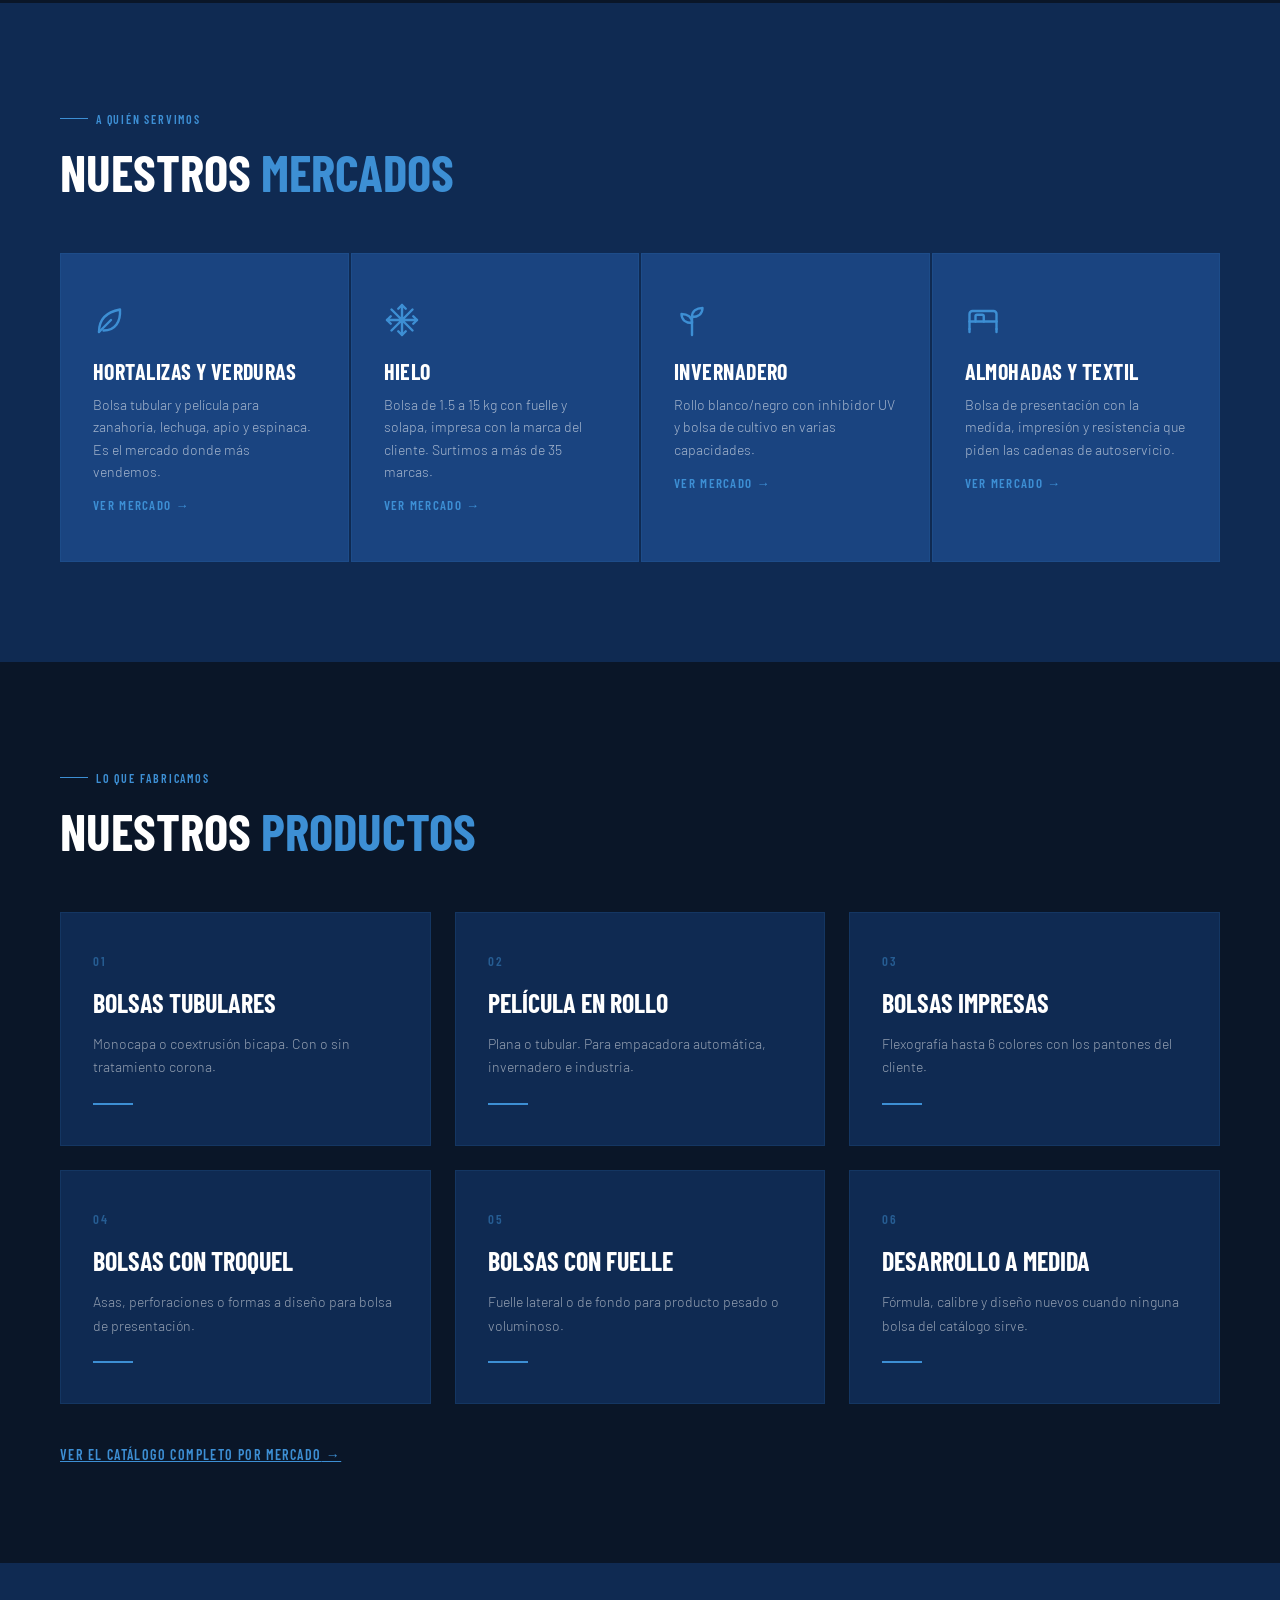
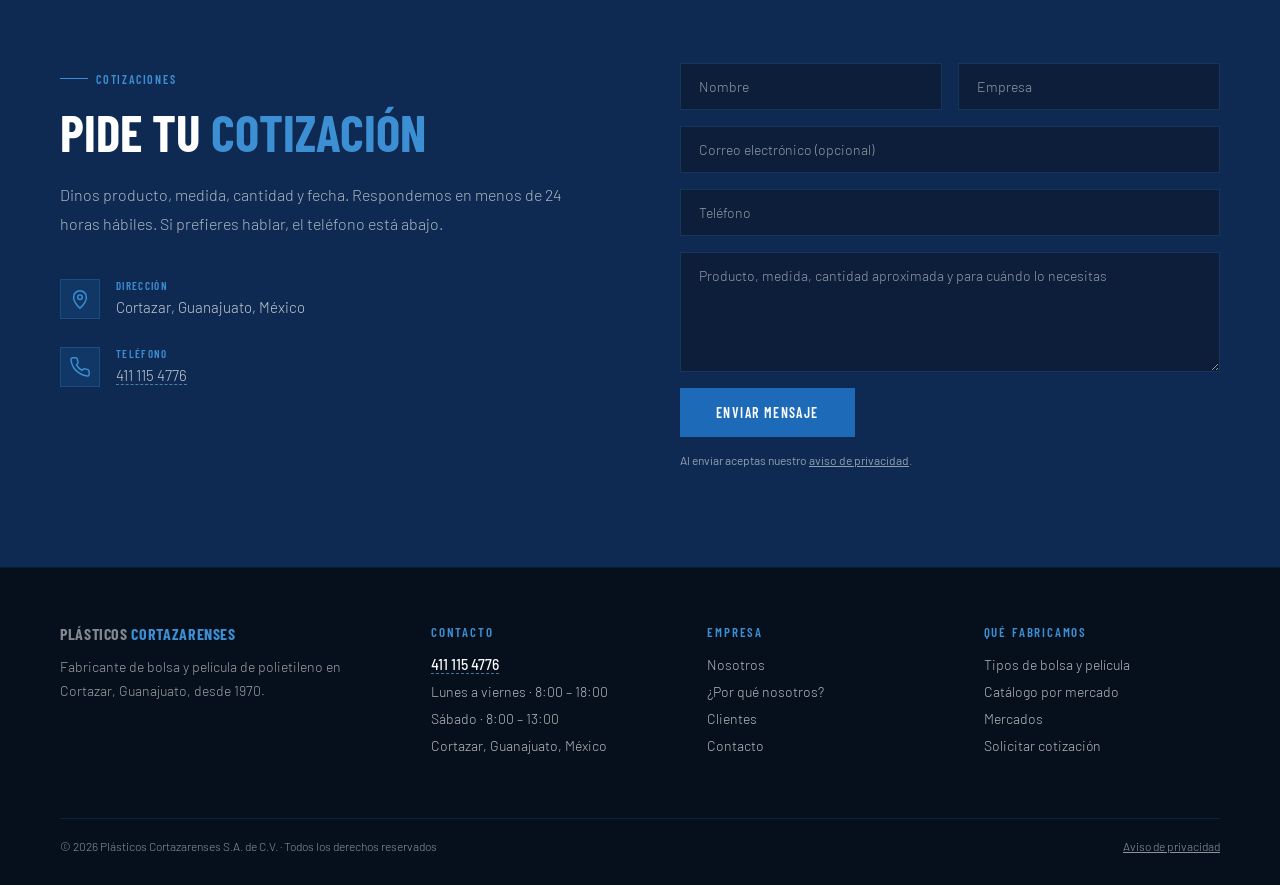
==== commit e8a613cc: "Actualiza sitio" ====
--- a/index.html
+++ b/index.html
@@ -5,14 +5,14 @@
 <meta charset="UTF-8">
 <meta name="viewport" content="width=device-width, initial-scale=1.0">
 <title>Plásticos Cortazarenses | Empaques Flexibles</title>
-<meta name="description" content="Fabricamos bolsa y película de polietileno en Cortazar, Guanajuato. Empaque flexible para hortaliza, hielo, invernadero y textil — con respuesta en urgencias.">
+<meta name="description" content="Fabricante de bolsa y película de polietileno en Cortazar, Guanajuato, desde 1970. Empaque para hortaliza, hielo, invernadero y textil. Cotizamos en menos de 24 horas.">
 <link rel="canonical" href="https://pauloruizmen.github.io/plasticos-cortazarenses/">
 <link rel="icon" href="data:image/svg+xml,%3Csvg xmlns=%22http://www.w3.org/2000/svg%22 viewBox=%220 0 64 64%22%3E%3Crect width=%2264%22 height=%2264%22 rx=%2212%22 fill=%22%230a1628%22/%3E%3Ctext x=%2232%22 y=%2244%22 font-family=%22Arial,sans-serif%22 font-size=%2232%22 font-weight=%22bold%22 fill=%22%233d8fd4%22 text-anchor=%22middle%22%3EPC%3C/text%3E%3C/svg%3E">
 <meta property="og:type" content="website">
 <meta property="og:site_name" content="Plásticos Cortazarenses">
 <meta property="og:locale" content="es_MX">
 <meta property="og:title" content="Plásticos Cortazarenses | Empaques Flexibles">
-<meta property="og:description" content="Fabricamos bolsa y película de polietileno en Cortazar, Guanajuato. Empaque flexible para hortaliza, hielo, invernadero y textil — con respuesta en urgencias.">
+<meta property="og:description" content="Fabricante de bolsa y película de polietileno en Cortazar, Guanajuato, desde 1970. Empaque para hortaliza, hielo, invernadero y textil. Cotizamos en menos de 24 horas.">
 <meta property="og:url" content="https://pauloruizmen.github.io/plasticos-cortazarenses/">
 <meta property="og:image" content="https://pauloruizmen.github.io/plasticos-cortazarenses/og-image.jpg">
 <meta property="og:image:width" content="1200">
@@ -657,16 +657,16 @@
   <div class="hero-circle"></div>
 
   <div class="hero-content">
-    <div class="hero-tag">Empaques flexibles · Desde 1970 en Cortazar</div>
+    <div class="hero-tag">Fabricante de empaque flexible · Cortazar, Guanajuato</div>
     <h1 class="hero-title">
-      Tu empaque<br>
-      <span class="line-azul">listo</span> cuando<br>
-      lo necesitas
+      Bolsa de polietileno<br>
+      para <span class="line-azul">hortaliza,</span><br>
+      hielo e invernadero
     </h1>
     <p class="hero-desc">
-      Bolsa y película de polietileno fabricadas en Cortazar, Guanajuato:
-      tubular, impresa hasta 6 colores, con troquel o fuelle. Para hortaliza,
-      hielo, invernadero y textil — y con respuesta cuando el pedido es urgente.
+      Extrusión, impresión hasta 6 colores y corte en una sola planta.
+      Fabricamos desde 1970 y surtimos a más de 100 clientes en México.
+      Si el pedido es urgente, llámanos.
     </p>
     <div class="hero-actions">
       <a href="contacto.html" class="btn-primary">Solicitar cotización</a>
@@ -688,8 +688,8 @@
       <div class="stat-label">Sectores atendidos</div>
     </div>
     <div class="stat">
-      <div class="stat-num">24h</div>
-      <div class="stat-label">Respuesta de urgencia</div>
+      <div class="stat-num">&lt;24 h</div>
+      <div class="stat-label">Respuesta a cotizaciones</div>
     </div>
   </div>
 </section>
@@ -698,24 +698,23 @@
 <section class="section-nosotros" id="nosotros">
   <div class="fade-in">
     <div class="section-tag">Quiénes somos</div>
-    <h2 class="section-title">Más de 50 años <span>colaborando</span> contigo</h2>
+    <h2 class="section-title">Tres generaciones <span>haciendo bolsa</span> en Cortazar</h2>
     <p class="section-body">
-      Somos Plásticos Cortazarenses, una empresa 100% mexicana con sede en Cortazar, Guanajuato.
-      Trabajamos junto a nuestros clientes para brindarles el mejor empaque — 
-      cubriendo sus necesidades en tiempo y forma, con lealtad y compromiso desde el primer día.
+      El negocio empezó en 1970 con una extrusora. Hoy son 10 máquinas en tres procesos
+      y más de 25 toneladas de polietileno al mes. Desde 2014 operamos como
+      Plásticos Cortazarenses S.A. de C.V.
     </p>
     <p class="section-body">
-      Nuestra razón de ser es la innovación constante en procesos, siempre 
-      pensando en el bienestar de nuestros colaboradores y de la comunidad que nos rodea.
-      Cuando tu operación necesita respuesta urgente, estamos ahí.
+      Atendemos pedidos urgentes a media temporada. Por eso hay clientes que llevan
+      más de diez años comprándonos la misma bolsa.
     </p>
-    <a href="nosotros.html" class="btn-primary">Conoce nuestra historia</a>
+    <a href="nosotros.html" class="btn-primary">Ver historia y planta</a>
   </div>
   <div class="planta-card fade-in" aria-label="Datos de planta">
     <div>
       <div class="planta-num">1970</div>
       <div class="planta-label">Año de fundación</div>
-      <div class="planta-desc">Tres generaciones en Cortazar. Nombre actual desde 2014.</div>
+      <div class="planta-desc">Nombre actual desde 2014</div>
     </div>
     <div>
       <div class="planta-num">10</div>
@@ -725,12 +724,12 @@
     <div>
       <div class="planta-num">25+</div>
       <div class="planta-label">Ton / mes</div>
-      <div class="planta-desc">De polietileno procesado</div>
+      <div class="planta-desc">Polietileno procesado</div>
     </div>
     <div>
       <div class="planta-num">6</div>
       <div class="planta-label">Colores</div>
-      <div class="planta-desc">Impresión flexográfica con pantones</div>
+      <div class="planta-desc">Flexografía con pantones del cliente</div>
     </div>
     <div>
       <div class="planta-num">3</div>
@@ -748,27 +747,27 @@
   </div>
   <div class="mercados-grid">
     <a class="mercado-card fade-in" href="mercados.html#hortalizas">
-      <span class="mercado-icon" aria-hidden="true">🥕</span>
+      <span class="mercado-icon" aria-hidden="true"><svg class="ico" viewBox="0 0 24 24" fill="none" stroke="currentColor" stroke-width="1.6" stroke-linecap="round" stroke-linejoin="round" aria-hidden="true"><path d="M4 20c0-7 3-13 14-15 .5 8-3 14-11 14"/><path d="M4 20l8-8"/></svg></span>
       <div class="mercado-nombre">Hortalizas y verduras</div>
-      <div class="mercado-desc">Bolsa tubular y película para zanahoria, lechuga, apio y espinaca. Nuestro mercado principal.</div>
+      <div class="mercado-desc">Bolsa tubular y película para zanahoria, lechuga, apio y espinaca. Es el mercado donde más vendemos.</div>
       <span class="card-link">Ver mercado</span>
     </a>
     <a class="mercado-card fade-in" href="mercados.html#hielo">
-      <span class="mercado-icon" aria-hidden="true">🧊</span>
+      <span class="mercado-icon" aria-hidden="true"><svg class="ico" viewBox="0 0 24 24" fill="none" stroke="currentColor" stroke-width="1.6" stroke-linecap="round" stroke-linejoin="round" aria-hidden="true"><path d="M12 2v20M2 12h20M5 5l14 14M19 5L5 19"/><path d="M12 2l-2.5 2.5M12 2l2.5 2.5M12 22l-2.5-2.5M12 22l2.5-2.5M2 12l2.5-2.5M2 12l2.5 2.5M22 12l-2.5-2.5M22 12l-2.5 2.5"/></svg></span>
       <div class="mercado-nombre">Hielo</div>
-      <div class="mercado-desc">Bolsa resistente y hermética de 1.5 a 15 kg, impresa con tu marca. Más de 35 marcas atendidas.</div>
+      <div class="mercado-desc">Bolsa de 1.5 a 15 kg con fuelle y solapa, impresa con la marca del cliente. Surtimos a más de 35 marcas.</div>
       <span class="card-link">Ver mercado</span>
     </a>
     <a class="mercado-card fade-in" href="mercados.html#invernadero">
-      <span class="mercado-icon" aria-hidden="true">🌱</span>
+      <span class="mercado-icon" aria-hidden="true"><svg class="ico" viewBox="0 0 24 24" fill="none" stroke="currentColor" stroke-width="1.6" stroke-linecap="round" stroke-linejoin="round" aria-hidden="true"><path d="M12 22V10"/><path d="M12 14c0-4-3-6-7-6 0 4 3 6 7 6z"/><path d="M12 10c0-4 3-6 7-6 0 4-3 6-7 6z"/></svg></span>
       <div class="mercado-nombre">Invernadero</div>
-      <div class="mercado-desc">Rollos y película blanco/negro con inhibidor UV y bolsa de cultivo.</div>
+      <div class="mercado-desc">Rollo blanco/negro con inhibidor UV y bolsa de cultivo en varias capacidades.</div>
       <span class="card-link">Ver mercado</span>
     </a>
     <a class="mercado-card fade-in" href="mercados.html#almohadas">
-      <span class="mercado-icon" aria-hidden="true">🛏️</span>
+      <span class="mercado-icon" aria-hidden="true"><svg class="ico" viewBox="0 0 24 24" fill="none" stroke="currentColor" stroke-width="1.6" stroke-linecap="round" stroke-linejoin="round" aria-hidden="true"><path d="M3 18V8a2 2 0 0 1 2-2h14a2 2 0 0 1 2 2v10"/><path d="M3 13h18"/><path d="M7 13V9.5a1 1 0 0 1 1-1h3.5a1 1 0 0 1 1 1V13"/><path d="M3 18v2M21 18v2"/></svg></span>
       <div class="mercado-nombre">Almohadas y textil</div>
-      <div class="mercado-desc">Bolsa de presentación que cumple la especificación de las cadenas de autoservicio.</div>
+      <div class="mercado-desc">Bolsa de presentación con la medida, impresión y resistencia que piden las cadenas de autoservicio.</div>
       <span class="card-link">Ver mercado</span>
     </a>
   </div>
@@ -784,37 +783,37 @@
     <a class="producto-card fade-in" href="productos.html#tubular">
       <div class="producto-num">01</div>
       <div class="producto-nombre">Bolsas tubulares</div>
-      <div class="producto-desc">Extrusión en monocapa y coextrusión bicapa, con o sin tratamiento corona para impresión.</div>
+      <div class="producto-desc">Monocapa o coextrusión bicapa. Con o sin tratamiento corona.</div>
       <div class="producto-linea"></div>
     </a>
     <a class="producto-card fade-in" href="productos.html#rollo">
       <div class="producto-num">02</div>
       <div class="producto-nombre">Película en rollo</div>
-      <div class="producto-desc">Plana o tubular, para empacadora automática, invernadero y uso industrial.</div>
+      <div class="producto-desc">Plana o tubular. Para empacadora automática, invernadero e industria.</div>
       <div class="producto-linea"></div>
     </a>
     <a class="producto-card fade-in" href="productos.html#impresa">
       <div class="producto-num">03</div>
       <div class="producto-nombre">Bolsas impresas</div>
-      <div class="producto-desc">Flexografía hasta 6 colores con pantones personalizados. Tu marca en cada empaque.</div>
+      <div class="producto-desc">Flexografía hasta 6 colores con los pantones del cliente.</div>
       <div class="producto-linea"></div>
     </a>
     <a class="producto-card fade-in" href="productos.html#troquel">
       <div class="producto-num">04</div>
       <div class="producto-nombre">Bolsas con troquel</div>
-      <div class="producto-desc">Asas, perforaciones o formas específicas para bolsa de presentación.</div>
+      <div class="producto-desc">Asas, perforaciones o formas a diseño para bolsa de presentación.</div>
       <div class="producto-linea"></div>
     </a>
     <a class="producto-card fade-in" href="productos.html#fuelle">
       <div class="producto-num">05</div>
       <div class="producto-nombre">Bolsas con fuelle</div>
-      <div class="producto-desc">Fuelle lateral o de fondo para más capacidad en productos pesados o voluminosos.</div>
+      <div class="producto-desc">Fuelle lateral o de fondo para producto pesado o voluminoso.</div>
       <div class="producto-linea"></div>
     </a>
     <a class="producto-card fade-in" href="productos.html#medida">
       <div class="producto-num">06</div>
       <div class="producto-nombre">Desarrollo a medida</div>
-      <div class="producto-desc">Fórmula, calibre y diseño desde cero para lo que tu producto necesite.</div>
+      <div class="producto-desc">Fórmula, calibre y diseño nuevos cuando ninguna bolsa del catálogo sirve.</div>
       <div class="producto-linea"></div>
     </a>
   </div>
@@ -824,22 +823,22 @@
 <!-- CONTACTO -->
 <section class="section-contacto" id="contacto">
   <div class="fade-in">
-    <div class="section-tag">Estamos para servirte</div>
-    <h2 class="section-title">Hablemos de tu <span>proyecto</span></h2>
+    <div class="section-tag">Cotizaciones</div>
+    <h2 class="section-title">Pide tu <span>cotización</span></h2>
     <p class="section-body">
-      Contáctanos para cotizar, resolver dudas técnicas o iniciar el desarrollo 
-      de un empaque a la medida de tu operación.
+      Dinos producto, medida, cantidad y fecha. Respondemos en menos de 24 horas hábiles.
+      Si prefieres hablar, el teléfono está abajo.
     </p>
 
     <div class="contacto-dato">
-      <div class="contacto-icono" aria-hidden="true">📍</div>
+      <div class="contacto-icono" aria-hidden="true"><svg class="ico" viewBox="0 0 24 24" fill="none" stroke="currentColor" stroke-width="1.6" stroke-linecap="round" stroke-linejoin="round" aria-hidden="true"><path d="M12 22s7-6.5 7-12a7 7 0 1 0-14 0c0 5.5 7 12 7 12z"/><circle cx="12" cy="10" r="2.5"/></svg></div>
       <div>
         <div class="contacto-label">Dirección</div>
         <div class="contacto-valor">Cortazar, Guanajuato, México</div>
       </div>
     </div>
     <div class="contacto-dato">
-      <div class="contacto-icono" aria-hidden="true">📞</div>
+      <div class="contacto-icono" aria-hidden="true"><svg class="ico" viewBox="0 0 24 24" fill="none" stroke="currentColor" stroke-width="1.6" stroke-linecap="round" stroke-linejoin="round" aria-hidden="true"><path d="M22 16.9v3a2 2 0 0 1-2.2 2 19.8 19.8 0 0 1-8.6-3.1 19.5 19.5 0 0 1-6-6A19.8 19.8 0 0 1 2.1 4.2 2 2 0 0 1 4.1 2h3a2 2 0 0 1 2 1.7c.1.9.4 1.8.7 2.6a2 2 0 0 1-.5 2.1L8.1 9.7a16 16 0 0 0 6 6l1.3-1.3a2 2 0 0 1 2.1-.4c.8.3 1.7.5 2.6.7a2 2 0 0 1 1.7 2z"/></svg></div>
       <div>
         <div class="contacto-label">Teléfono</div>
         <div class="contacto-valor"><a class="tel-link" href="tel:+524111154776">411 115 4776</a></div>
@@ -865,7 +864,7 @@
 <footer class="pie">
   <div class="pie-marca">
     <div class="footer-logo">Plásticos <span>Cortazarenses</span></div>
-    <p>Fabricante de bolsa y película de polietileno en Cortazar, Guanajuato. Extrusión, impresión flexográfica y corte bajo un mismo techo desde 1970.</p>
+    <p>Fabricante de bolsa y película de polietileno en Cortazar, Guanajuato, desde 1970.</p>
   </div>
   <div>
     <div class="pie-titulo">Contacto</div>
--- a/ux.css
+++ b/ux.css
@@ -240,3 +240,10 @@
 
 /* ── Las anclas no quedan tapadas por la barra fija ── */
 [id] { scroll-margin-top: 88px; }
+
+/* ── Iconos de línea (sustituyen a los emojis) ── */
+.ico { width: 1em; height: 1em; display: inline-block; vertical-align: middle; color: var(--azul-claro, #3d8fd4); }
+.mercado-icon .ico, .mercado-icono .ico, .mvv-icono .ico, .valor-icono .ico, .segmento-img-icono .ico { width: 36px; height: 36px; }
+.segmento-icono .ico { width: 26px; height: 26px; }
+.contacto-icono .ico, .dato-icono .ico, .urgencia-icono .ico { width: 22px; height: 22px; }
+.mercado-icon, .mercado-icono, .mvv-icono, .valor-icono, .segmento-icono, .segmento-img-icono, .contacto-icono, .dato-icono, .urgencia-icono { line-height: 0; }
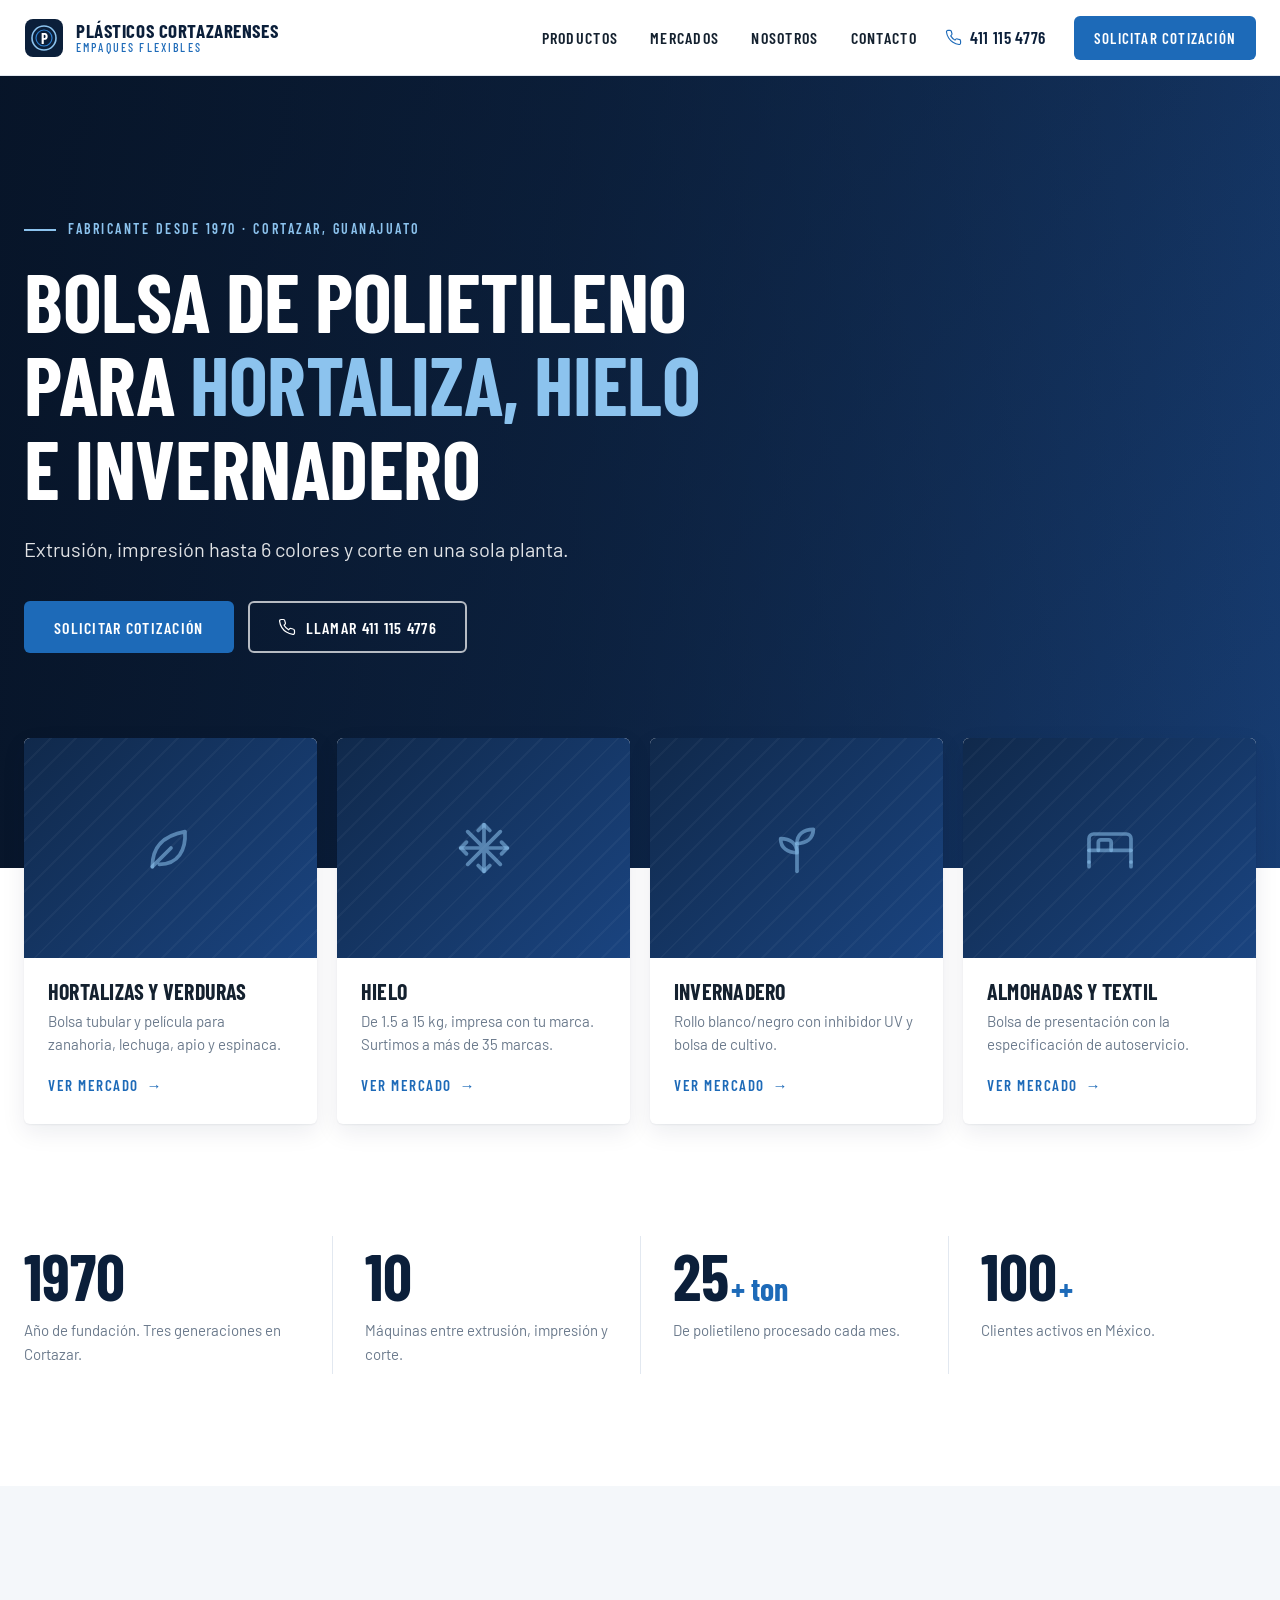
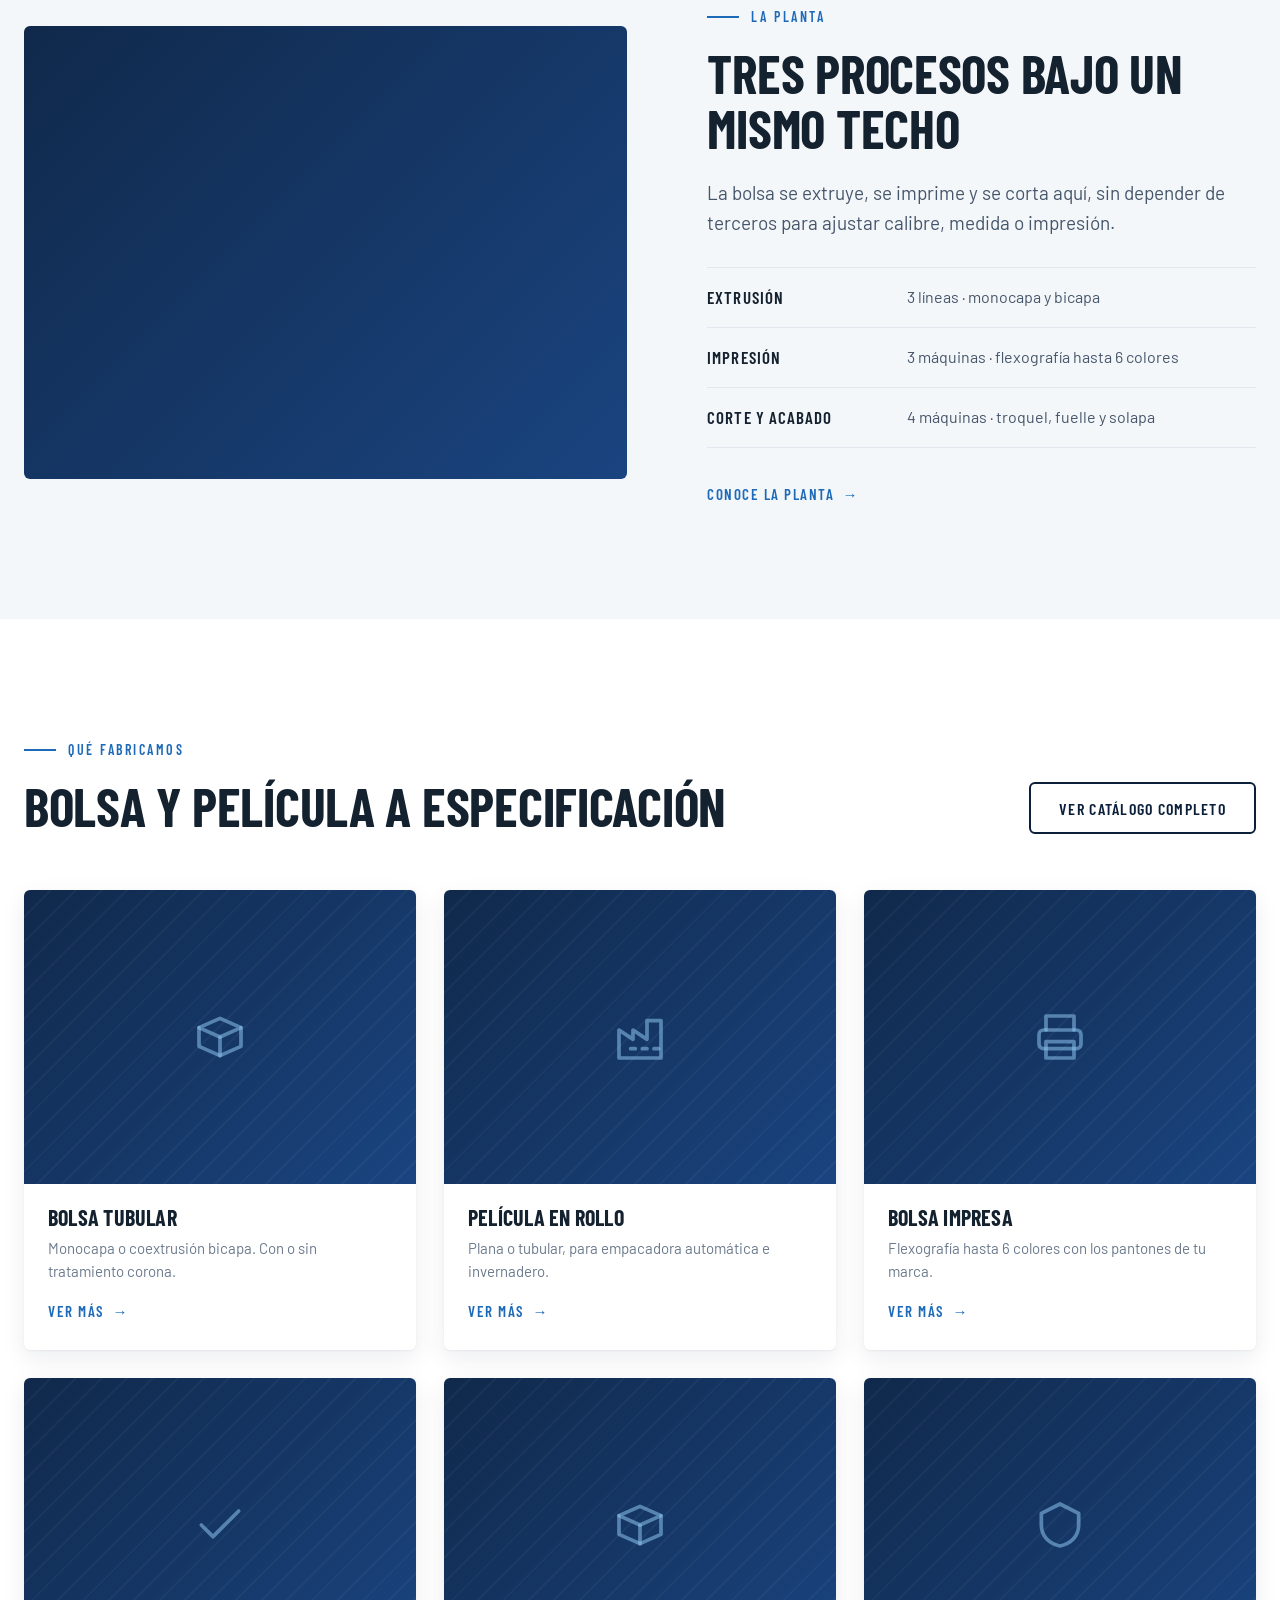
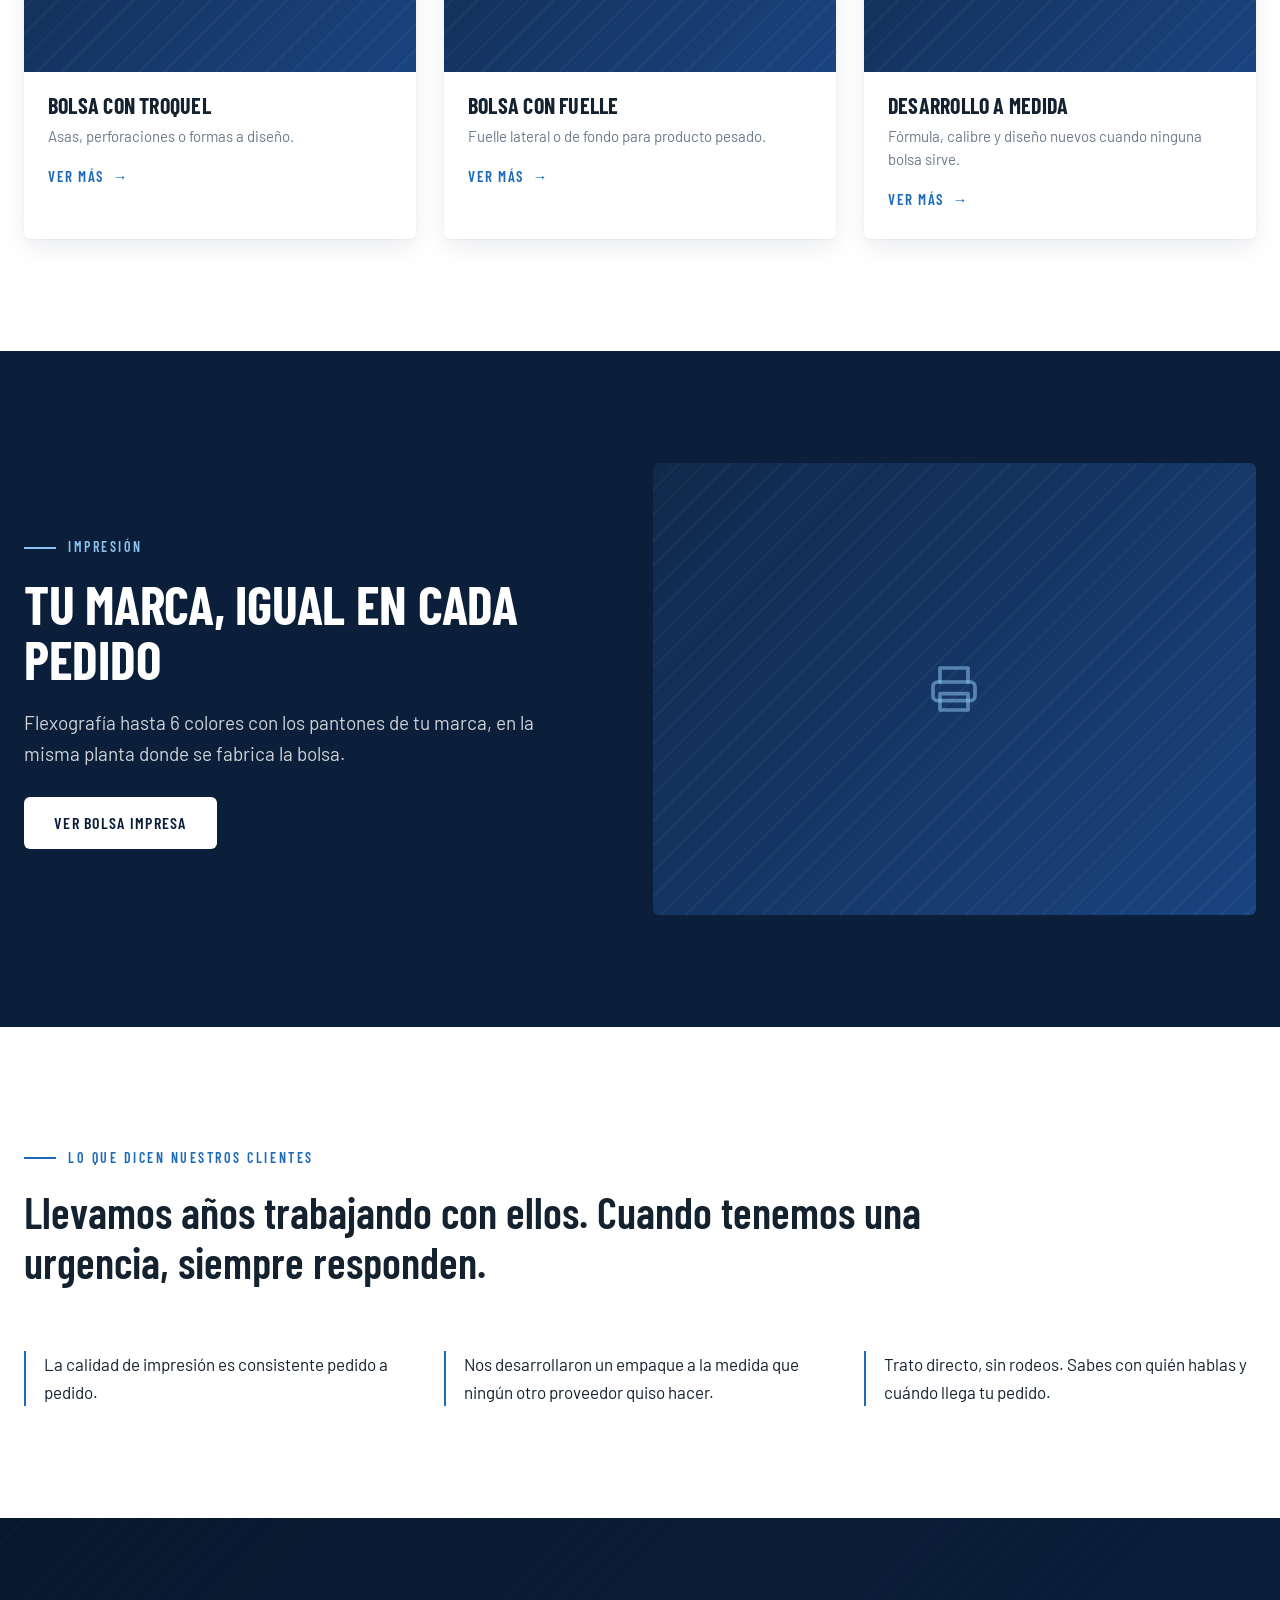
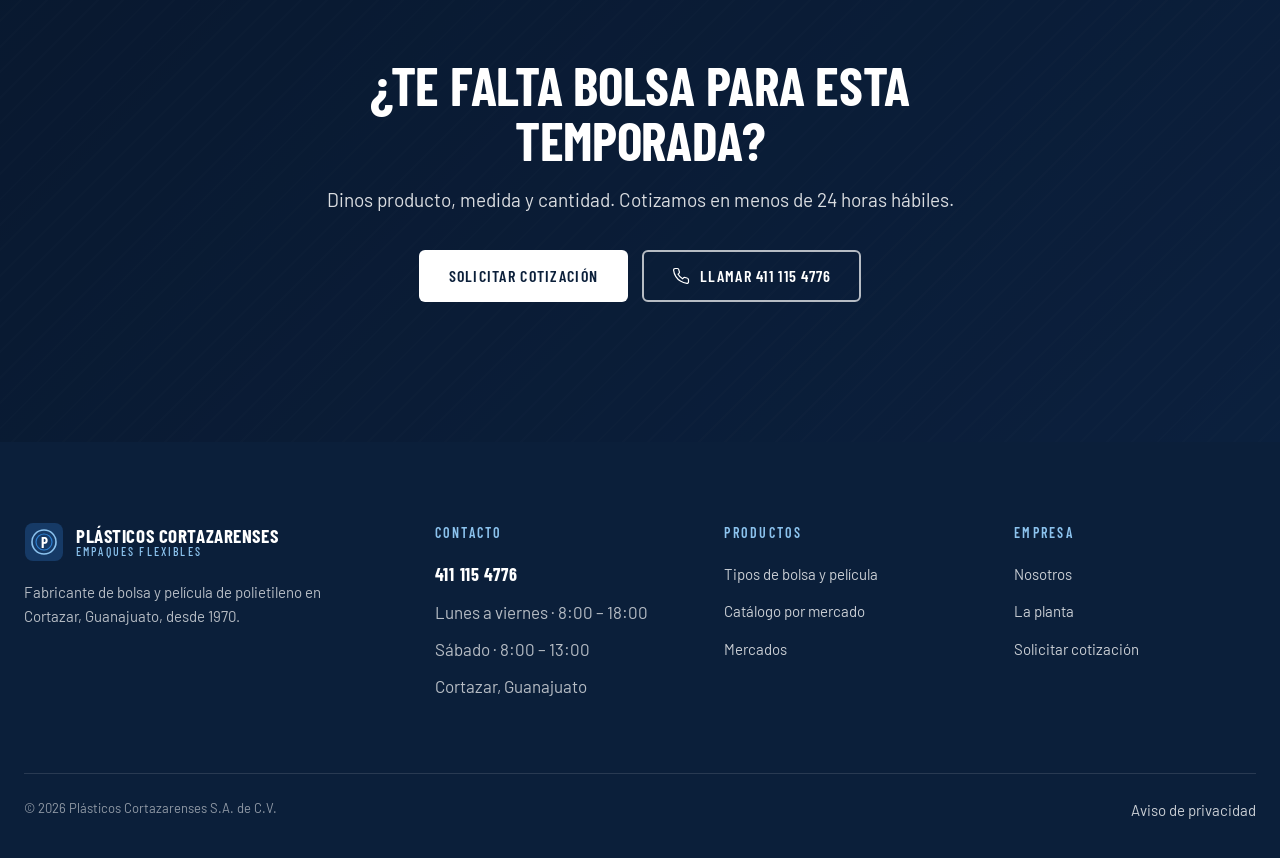
==== commit 5e7bc960: "Actualiza sitio" ====
--- a/index.html
+++ b/index.html
@@ -4,919 +4,218 @@
 <script>document.documentElement.classList.remove('no-js');</script>
 <meta charset="UTF-8">
 <meta name="viewport" content="width=device-width, initial-scale=1.0">
-<title>Plásticos Cortazarenses | Empaques Flexibles</title>
+<title>Plásticos Cortazarenses | Bolsa y película de polietileno</title>
 <meta name="description" content="Fabricante de bolsa y película de polietileno en Cortazar, Guanajuato, desde 1970. Empaque para hortaliza, hielo, invernadero y textil. Cotizamos en menos de 24 horas.">
 <link rel="canonical" href="https://pauloruizmen.github.io/plasticos-cortazarenses/">
-<link rel="icon" href="data:image/svg+xml,%3Csvg xmlns=%22http://www.w3.org/2000/svg%22 viewBox=%220 0 64 64%22%3E%3Crect width=%2264%22 height=%2264%22 rx=%2212%22 fill=%22%230a1628%22/%3E%3Ctext x=%2232%22 y=%2244%22 font-family=%22Arial,sans-serif%22 font-size=%2232%22 font-weight=%22bold%22 fill=%22%233d8fd4%22 text-anchor=%22middle%22%3EPC%3C/text%3E%3C/svg%3E">
+<link rel="icon" href="data:image/svg+xml,%3Csvg xmlns=%22http://www.w3.org/2000/svg%22 viewBox=%220 0 64 64%22%3E%3Crect width=%2264%22 height=%2264%22 rx=%2212%22 fill=%22%230B1F3A%22/%3E%3Ctext x=%2232%22 y=%2244%22 font-family=%22Arial,sans-serif%22 font-size=%2232%22 font-weight=%22bold%22 fill=%22%238CC3EE%22 text-anchor=%22middle%22%3EPC%3C/text%3E%3C/svg%3E">
 <meta property="og:type" content="website">
 <meta property="og:site_name" content="Plásticos Cortazarenses">
 <meta property="og:locale" content="es_MX">
-<meta property="og:title" content="Plásticos Cortazarenses | Empaques Flexibles">
+<meta property="og:title" content="Plásticos Cortazarenses | Bolsa y película de polietileno">
 <meta property="og:description" content="Fabricante de bolsa y película de polietileno en Cortazar, Guanajuato, desde 1970. Empaque para hortaliza, hielo, invernadero y textil. Cotizamos en menos de 24 horas.">
 <meta property="og:url" content="https://pauloruizmen.github.io/plasticos-cortazarenses/">
 <meta property="og:image" content="https://pauloruizmen.github.io/plasticos-cortazarenses/og-image.jpg">
 <meta property="og:image:width" content="1200">
 <meta property="og:image:height" content="630">
 <meta name="twitter:card" content="summary_large_image">
-<meta name="twitter:image" content="https://pauloruizmen.github.io/plasticos-cortazarenses/og-image.jpg">
 <link rel="preconnect" href="https://fonts.googleapis.com">
 <link rel="preconnect" href="https://fonts.gstatic.com" crossorigin>
-<link href="https://fonts.googleapis.com/css2?family=Barlow+Condensed:wght@300;400;600;700&family=Barlow:wght@300;400;500&display=swap" rel="stylesheet">
-<style>
-  *, *::before, *::after { box-sizing: border-box; margin: 0; padding: 0; }
-
-  :root {
-    --azul-oscuro:  #0a1628;
-    --azul-medio:   #0f2a52;
-    --azul-fuerte:  #1a4480;
-    --azul-vivo:    #1d6ab8;
-    --azul-claro:   #3d8fd4;
-    --azul-cielo:   #72b8e8;
-    --blanco:       #ffffff;
-    --gris-claro:   #f0f4f8;
-    --gris-texto:   #8ea8c3;
-    --acento:       #e8f4fd;
-  }
-
-  html { scroll-behavior: smooth; }
-
-  body {
-    font-family: 'Barlow', sans-serif;
-    background: var(--azul-oscuro);
-    color: var(--blanco);
-    overflow-x: hidden;
-  }
-
-  /* ── NAV ── */
-  nav {
-    position: fixed;
-    top: 0; left: 0; right: 0;
-    z-index: 100;
-    display: flex;
-    align-items: center;
-    justify-content: space-between;
-    padding: 0 60px;
-    height: 72px;
-    background: rgba(10, 22, 40, 0.92);
-    backdrop-filter: blur(12px);
-    border-bottom: 1px solid rgba(61, 143, 212, 0.15);
-  }
-
-  .nav-logo {
-    display: flex;
-    align-items: center;
-    gap: 12px;
-    text-decoration: none;
-  }
-  .nav-logo-text {
-    font-family: 'Barlow Condensed', sans-serif;
-    font-weight: 700;
-    font-size: 18px;
-    letter-spacing: 0.04em;
-    text-transform: uppercase;
-    color: var(--blanco);
-    line-height: 1.1;
-  }
-  .nav-logo-text span { color: var(--azul-claro); font-weight: 300; font-size: 13px; display: block; letter-spacing: 0.12em; }
-
-  .nav-links {
-    display: flex;
-    gap: 36px;
-    list-style: none;
-  }
-  .nav-links a {
-    font-family: 'Barlow Condensed', sans-serif;
-    font-size: 14px;
-    font-weight: 400;
-    letter-spacing: 0.08em;
-    text-transform: uppercase;
-    color: var(--gris-texto);
-    text-decoration: none;
-    transition: color 0.2s;
-  }
-  .nav-links a:hover { color: var(--azul-claro); }
-
-  .nav-cta {
-    font-family: 'Barlow Condensed', sans-serif;
-    font-size: 13px;
-    font-weight: 600;
-    letter-spacing: 0.1em;
-    text-transform: uppercase;
-    color: var(--blanco);
-    background: var(--azul-vivo);
-    border: none;
-    padding: 10px 24px;
-    cursor: pointer;
-    text-decoration: none;
-    transition: background 0.2s;
-  }
-  .nav-cta:hover { background: var(--azul-claro); }
-
-  /* ── HERO ── */
-  .hero {
-    position: relative;
-    min-height: 100vh;
-    display: flex;
-    align-items: center;
-    overflow: hidden;
-    padding: 0 60px;
-  }
-
-  .hero-bg {
-    position: absolute;
-    inset: 0;
-    background: 
-      linear-gradient(135deg, var(--azul-oscuro) 0%, var(--azul-medio) 60%, var(--azul-fuerte) 100%);
-  }
-
-  /* Líneas diagonales decorativas */
-  .hero-lines {
-    position: absolute;
-    inset: 0;
-    overflow: hidden;
-    opacity: 0.06;
-  }
-  .hero-lines::before {
-    content: '';
-    position: absolute;
-    top: -100px; right: -100px;
-    width: 800px; height: 800px;
-    border: 1px solid var(--azul-claro);
-    transform: rotate(25deg);
-  }
-  .hero-lines::after {
-    content: '';
-    position: absolute;
-    top: 100px; right: 50px;
-    width: 600px; height: 600px;
-    border: 1px solid var(--azul-claro);
-    transform: rotate(25deg);
-  }
-
-  /* Círculo decorativo derecho */
-  .hero-circle {
-    position: absolute;
-    right: -80px; top: 50%;
-    transform: translateY(-50%);
-    width: 560px; height: 560px;
-    border-radius: 50%;
-    background: radial-gradient(circle at center, rgba(29, 106, 184, 0.25) 0%, transparent 70%);
-    border: 1px solid rgba(61, 143, 212, 0.2);
-  }
-  .hero-circle::before {
-    content: '';
-    position: absolute;
-    inset: 40px;
-    border-radius: 50%;
-    border: 1px solid rgba(61, 143, 212, 0.15);
-  }
-
-  .hero-content {
-    position: relative;
-    z-index: 2;
-    max-width: 680px;
-    animation: fadeUp 0.9s ease both;
-  }
-
-  .hero-tag {
-    display: inline-flex;
-    align-items: center;
-    gap: 8px;
-    font-family: 'Barlow Condensed', sans-serif;
-    font-size: 12px;
-    font-weight: 600;
-    letter-spacing: 0.15em;
-    text-transform: uppercase;
-    color: var(--azul-claro);
-    margin-bottom: 28px;
-  }
-  .hero-tag::before {
-    content: '';
-    display: block;
-    width: 28px; height: 1px;
-    background: var(--azul-claro);
-  }
-
-  .hero-title {
-    font-family: 'Barlow Condensed', sans-serif;
-    font-size: clamp(48px, 7vw, 84px);
-    font-weight: 700;
-    line-height: 0.95;
-    letter-spacing: -0.01em;
-    text-transform: uppercase;
-    margin-bottom: 28px;
-  }
-  .hero-title .line-azul { color: var(--azul-claro); }
-
-  .hero-desc {
-    font-size: 17px;
-    font-weight: 300;
-    line-height: 1.7;
-    color: rgba(255,255,255,0.7);
-    max-width: 520px;
-    margin-bottom: 48px;
-  }
-
-  .hero-actions {
-    display: flex;
-    align-items: center;
-    gap: 24px;
-  }
-
-  .btn-primary {
-    font-family: 'Barlow Condensed', sans-serif;
-    font-size: 14px;
-    font-weight: 600;
-    letter-spacing: 0.1em;
-    text-transform: uppercase;
-    color: var(--blanco);
-    background: var(--azul-vivo);
-    border: none;
-    padding: 16px 36px;
-    cursor: pointer;
-    text-decoration: none;
-    transition: background 0.2s, transform 0.15s;
-  }
-  .btn-primary:hover { background: var(--azul-claro); transform: translateY(-1px); }
-
-  .btn-secondary {
-    font-family: 'Barlow Condensed', sans-serif;
-    font-size: 14px;
-    font-weight: 600;
-    letter-spacing: 0.1em;
-    text-transform: uppercase;
-    color: var(--azul-claro);
-    background: transparent;
-    border: 1px solid rgba(61, 143, 212, 0.4);
-    padding: 16px 36px;
-    cursor: pointer;
-    text-decoration: none;
-    transition: border-color 0.2s, color 0.2s;
-  }
-  .btn-secondary:hover { border-color: var(--azul-claro); color: var(--blanco); }
-
-  /* Stats bar */
-  .hero-stats {
-    position: absolute;
-    bottom: 0; left: 0; right: 0;
-    display: flex;
-    border-top: 1px solid rgba(61, 143, 212, 0.15);
-    background: rgba(10, 22, 40, 0.6);
-    backdrop-filter: blur(8px);
-    z-index: 2;
-  }
-  .stat {
-    flex: 1;
-    padding: 28px 40px;
-    border-right: 1px solid rgba(61, 143, 212, 0.15);
-  }
-  .stat:last-child { border-right: none; }
-  .stat-num {
-    font-family: 'Barlow Condensed', sans-serif;
-    font-size: 36px;
-    font-weight: 700;
-    color: var(--azul-claro);
-    line-height: 1;
-    margin-bottom: 4px;
-  }
-  .stat-label {
-    font-size: 12px;
-    font-weight: 300;
-    letter-spacing: 0.06em;
-    color: var(--gris-texto);
-    text-transform: uppercase;
-  }
-
-  /* ── SECCIÓN NOSOTROS ── */
-  .section-nosotros {
-    padding: 120px 60px;
-    background: var(--azul-oscuro);
-    display: grid;
-    grid-template-columns: 1fr 1fr;
-    gap: 80px;
-    align-items: center;
-  }
-
-  .section-tag {
-    display: inline-flex;
-    align-items: center;
-    gap: 8px;
-    font-family: 'Barlow Condensed', sans-serif;
-    font-size: 12px;
-    font-weight: 600;
-    letter-spacing: 0.15em;
-    text-transform: uppercase;
-    color: var(--azul-claro);
-    margin-bottom: 20px;
-  }
-  .section-tag::before {
-    content: '';
-    display: block;
-    width: 28px; height: 1px;
-    background: var(--azul-claro);
-  }
-
-  .section-title {
-    font-family: 'Barlow Condensed', sans-serif;
-    font-size: clamp(36px, 4vw, 52px);
-    font-weight: 700;
-    line-height: 1;
-    text-transform: uppercase;
-    margin-bottom: 24px;
-  }
-  .section-title span { color: var(--azul-claro); }
-
-  .section-body {
-    font-size: 16px;
-    font-weight: 300;
-    line-height: 1.8;
-    color: rgba(255,255,255,0.65);
-    margin-bottom: 40px;
-  }
-
-  .nosotros-visual {
-    position: relative;
-    height: 420px;
-    background: linear-gradient(135deg, var(--azul-medio) 0%, var(--azul-fuerte) 100%);
-    border: 1px solid rgba(61, 143, 212, 0.2);
-    overflow: hidden;
-    display: flex;
-    align-items: center;
-    justify-content: center;
-  }
-  .nosotros-visual-inner {
-    text-align: center;
-  }
-  .nosotros-visual-num {
-    font-family: 'Barlow Condensed', sans-serif;
-    font-size: 120px;
-    font-weight: 700;
-    color: rgba(61, 143, 212, 0.12);
-    line-height: 1;
-    user-select: none;
-  }
-  .nosotros-visual-text {
-    font-family: 'Barlow Condensed', sans-serif;
-    font-size: 16px;
-    font-weight: 600;
-    letter-spacing: 0.2em;
-    text-transform: uppercase;
-    color: var(--azul-claro);
-    margin-top: -20px;
-  }
-  .nosotros-visual-bar {
-    position: absolute;
-    bottom: 0; left: 0; right: 0;
-    height: 4px;
-    background: linear-gradient(90deg, var(--azul-vivo), var(--azul-claro));
-  }
-
-  /* ── MERCADOS ── */
-  .section-mercados {
-    padding: 100px 60px;
-    background: var(--azul-medio);
-  }
-
-  .section-header {
-    margin-bottom: 56px;
-  }
-
-  .mercados-grid {
-    display: grid;
-    grid-template-columns: repeat(4, 1fr);
-    gap: 2px;
-  }
-
-  .mercado-card {
-    background: var(--azul-fuerte);
-    padding: 48px 32px;
-    border: 1px solid rgba(61, 143, 212, 0.1);
-    transition: background 0.25s, border-color 0.25s, transform 0.2s;
-    cursor: pointer;
-    text-decoration: none;
-    display: block;
-  }
-  .mercado-card:hover {
-    background: var(--azul-vivo);
-    border-color: rgba(61, 143, 212, 0.4);
-    transform: translateY(-4px);
-  }
-
-  .mercado-icon {
-    font-size: 32px;
-    margin-bottom: 20px;
-    display: block;
-  }
-
-  .mercado-nombre {
-    font-family: 'Barlow Condensed', sans-serif;
-    font-size: 22px;
-    font-weight: 700;
-    text-transform: uppercase;
-    letter-spacing: 0.02em;
-    color: var(--blanco);
-    margin-bottom: 10px;
-  }
-
-  .mercado-desc {
-    font-size: 14px;
-    font-weight: 300;
-    line-height: 1.6;
-    color: rgba(255,255,255,0.6);
-  }
-
-  /* ── PRODUCTOS ── */
-  .section-productos {
-    padding: 100px 60px;
-    background: var(--azul-oscuro);
-  }
-
-  .productos-grid {
-    display: grid;
-    grid-template-columns: repeat(3, 1fr);
-    gap: 24px;
-    margin-top: 56px;
-  }
-
-  .producto-card {
-    background: var(--azul-medio);
-    border: 1px solid rgba(61, 143, 212, 0.12);
-    padding: 40px 32px;
-    transition: border-color 0.2s, transform 0.2s;
-  }
-  .producto-card:hover {
-    border-color: rgba(61, 143, 212, 0.5);
-    transform: translateY(-3px);
-  }
-
-  .producto-num {
-    font-family: 'Barlow Condensed', sans-serif;
-    font-size: 13px;
-    font-weight: 600;
-    letter-spacing: 0.15em;
-    color: rgba(61, 143, 212, 0.5);
-    margin-bottom: 20px;
-  }
-
-  .producto-nombre {
-    font-family: 'Barlow Condensed', sans-serif;
-    font-size: 26px;
-    font-weight: 700;
-    text-transform: uppercase;
-    color: var(--blanco);
-    margin-bottom: 14px;
-    line-height: 1.1;
-  }
-
-  .producto-desc {
-    font-size: 14px;
-    font-weight: 300;
-    line-height: 1.7;
-    color: rgba(255,255,255,0.55);
-  }
-
-  .producto-linea {
-    width: 40px; height: 2px;
-    background: var(--azul-claro);
-    margin-top: 24px;
-  }
-
-  /* ── CONTACTO ── */
-  .section-contacto {
-    padding: 100px 60px;
-    background: var(--azul-medio);
-    display: grid;
-    grid-template-columns: 1fr 1fr;
-    gap: 80px;
-    align-items: start;
-  }
-
-  .contacto-dato {
-    display: flex;
-    gap: 16px;
-    margin-bottom: 28px;
-    align-items: flex-start;
-  }
-
-  .contacto-icono {
-    width: 40px; height: 40px;
-    background: rgba(29, 106, 184, 0.2);
-    border: 1px solid rgba(61, 143, 212, 0.25);
-    display: flex; align-items: center; justify-content: center;
-    font-size: 16px;
-    flex-shrink: 0;
-  }
-
-  .contacto-label {
-    font-family: 'Barlow Condensed', sans-serif;
-    font-size: 11px;
-    font-weight: 600;
-    letter-spacing: 0.12em;
-    text-transform: uppercase;
-    color: var(--azul-claro);
-    margin-bottom: 4px;
-  }
-
-  .contacto-valor {
-    font-size: 15px;
-    font-weight: 300;
-    color: rgba(255,255,255,0.75);
-    line-height: 1.5;
-  }
-
-  .contacto-form {
-    display: flex;
-    flex-direction: column;
-    gap: 16px;
-  }
-
-  .form-row {
-    display: grid;
-    grid-template-columns: 1fr 1fr;
-    gap: 16px;
-  }
-
-  .form-input {
-    background: rgba(10, 22, 40, 0.6);
-    border: 1px solid rgba(61, 143, 212, 0.2);
-    color: var(--blanco);
-    font-family: 'Barlow', sans-serif;
-    font-size: 14px;
-    font-weight: 300;
-    padding: 14px 18px;
-    outline: none;
-    transition: border-color 0.2s;
-    width: 100%;
-  }
-  .form-input::placeholder { color: rgba(255,255,255,0.55); }
-  .form-input:focus { border-color: var(--azul-claro); }
-
-  textarea.form-input {
-    resize: vertical;
-    min-height: 120px;
-  }
-
-  /* ── FOOTER ── */
-  footer {
-    background: #060f1c;
-    padding: 40px 60px;
-    display: flex;
-    align-items: center;
-    justify-content: space-between;
-    border-top: 1px solid rgba(61, 143, 212, 0.1);
-  }
-
-  .footer-logo {
-    font-family: 'Barlow Condensed', sans-serif;
-    font-weight: 700;
-    font-size: 16px;
-    letter-spacing: 0.04em;
-    text-transform: uppercase;
-    color: rgba(255,255,255,0.5);
-  }
-  .footer-logo span { color: var(--azul-claro); }
-
-  .footer-text {
-    font-size: 13px;
-    font-weight: 300;
-    color: rgba(255,255,255,0.55);
-    text-align: center;
-  }
-
-  .footer-dir {
-    font-size: 12px;
-    font-weight: 300;
-    color: rgba(255,255,255,0.55);
-    text-align: right;
-  }
-
-  /* ── ANIMACIONES ── */
-  @keyframes fadeUp {
-    from { opacity: 0; transform: translateY(30px); }
-    to   { opacity: 1; transform: translateY(0); }
-  }
-
-  .fade-in {
-    opacity: 0;
-    transform: translateY(20px);
-    transition: opacity 0.6s ease, transform 0.6s ease;
-  }
-  .fade-in.visible {
-    opacity: 1;
-    transform: translateY(0);
-  }
-
-  /* ── RESPONSIVE ── */
-  @media (max-width: 900px) {
-    nav { padding: 0 24px; }
-    .nav-links { display: none; }
-    .hero { padding: 80px 24px 120px; }
-    .hero-stats { position: static; flex-direction: column; }
-    .stat { border-right: none; border-bottom: 1px solid rgba(61,143,212,0.15); }
-    .section-nosotros, .section-contacto { grid-template-columns: 1fr; padding: 60px 24px; }
-    .mercados-grid { grid-template-columns: 1fr 1fr; }
-    .productos-grid { grid-template-columns: 1fr; }
-    .section-mercados, .section-productos { padding: 60px 24px; }
-    footer { flex-direction: column; gap: 16px; text-align: center; padding: 32px 24px; }
-  }
-</style>
-<link rel="stylesheet" href="ux.css">
+<link href="https://fonts.googleapis.com/css2?family=Barlow+Condensed:wght@500;600;700&family=Barlow:wght@400;500;600&display=swap" rel="stylesheet">
+<link rel="stylesheet" href="pc.css">
 </head>
 <body>
 <a class="skip-link" href="#contenido">Ir al contenido</a>
-
-<!-- NAV -->
-<nav>
-  <a href="index.html" class="nav-logo">
-    <svg width="38" height="38" viewBox="0 0 38 38" fill="none" xmlns="http://www.w3.org/2000/svg">
-      <rect x="1" y="1" width="36" height="36" rx="8" fill="rgba(29,106,184,0.15)" stroke="rgba(61,143,212,0.5)" stroke-width="1"/>
-      <circle cx="19" cy="19" r="13" stroke="#3d8fd4" stroke-width="1.5" fill="none"/>
-      <circle cx="19" cy="19" r="9" stroke="#1d6ab8" stroke-width="1" fill="none"/>
-      <text x="19" y="24" text-anchor="middle" font-family="'Barlow Condensed', sans-serif" font-weight="700" font-size="15" fill="#72b8e8" letter-spacing="0">P</text>
-    </svg>
-    <div class="nav-logo-text">
-      Plásticos Cortazarenses
-      <span>Empaques Flexibles</span>
-    </div>
-  </a>
+<nav class="site-nav" aria-label="Principal">
+  <a href="index.html" class="nav-logo" aria-label="Plásticos Cortazarenses, inicio"><svg viewBox="0 0 40 40" fill="none" aria-hidden="true"><rect x="1" y="1" width="38" height="38" rx="8" fill="#0B1F3A"/><circle cx="20" cy="20" r="12" stroke="#8CC3EE" stroke-width="1.6"/><circle cx="20" cy="20" r="8" stroke="#2F80D0" stroke-width="1.2"/><text x="20" y="25.5" text-anchor="middle" font-family="Barlow Condensed, Arial Narrow, sans-serif" font-weight="700" font-size="15" fill="#fff">P</text></svg><span class="nav-logo-text">Plásticos Cortazarenses<span>Empaques flexibles</span></span></a>
   <ul class="nav-links">
     <li><a href="productos.html">Productos</a></li>
     <li><a href="mercados.html">Mercados</a></li>
     <li><a href="nosotros.html">Nosotros</a></li>
     <li><a href="contacto.html">Contacto</a></li>
   </ul>
-  <a class="nav-tel" href="tel:+524111154776" aria-label="Llamar al 411 115 4776"><svg viewBox="0 0 24 24" fill="none" stroke="currentColor" stroke-width="2" stroke-linecap="round" stroke-linejoin="round" aria-hidden="true"><path d="M22 16.9v3a2 2 0 0 1-2.2 2 19.8 19.8 0 0 1-8.6-3.1 19.5 19.5 0 0 1-6-6A19.8 19.8 0 0 1 2.1 4.2 2 2 0 0 1 4.1 2h3a2 2 0 0 1 2 1.7c.1.9.4 1.8.7 2.6a2 2 0 0 1-.5 2.1L8.1 9.7a16 16 0 0 0 6 6l1.3-1.3a2 2 0 0 1 2.1-.4c.8.3 1.7.5 2.6.7a2 2 0 0 1 1.7 2z"/></svg><span>411 115 4776</span></a>
+  <a class="nav-tel" href="tel:+524111154776"><svg class="ico" viewBox="0 0 24 24" fill="none" stroke="currentColor" stroke-width="1.6" stroke-linecap="round" stroke-linejoin="round" aria-hidden="true"><path d="M22 16.9v3a2 2 0 0 1-2.2 2 19.8 19.8 0 0 1-8.6-3.1 19.5 19.5 0 0 1-6-6A19.8 19.8 0 0 1 2.1 4.2 2 2 0 0 1 4.1 2h3a2 2 0 0 1 2 1.7c.1.9.4 1.8.7 2.6a2 2 0 0 1-.5 2.1L8.1 9.7a16 16 0 0 0 6 6l1.3-1.3a2 2 0 0 1 2.1-.4c.8.3 1.7.5 2.6.7a2 2 0 0 1 1.7 2z"/></svg>411 115 4776</a>
   <a href="contacto.html" class="nav-cta">Solicitar cotización</a>
 </nav>
 <main id="contenido">
-
-<!-- HERO -->
 <section class="hero">
-  <div class="hero-bg"></div>
-  <div class="hero-lines"></div>
-  <div class="hero-circle"></div>
-
-  <div class="hero-content">
-    <div class="hero-tag">Fabricante de empaque flexible · Cortazar, Guanajuato</div>
-    <h1 class="hero-title">
-      Bolsa de polietileno<br>
-      para <span class="line-azul">hortaliza,</span><br>
-      hielo e invernadero
-    </h1>
-    <p class="hero-desc">
-      Extrusión, impresión hasta 6 colores y corte en una sola planta.
-      Fabricamos desde 1970 y surtimos a más de 100 clientes en México.
-      Si el pedido es urgente, llámanos.
-    </p>
-    <div class="hero-actions">
-      <a href="contacto.html" class="btn-primary">Solicitar cotización</a>
-      <a href="#productos" class="btn-secondary">Ver qué fabricamos</a>
-    </div>
-  </div>
-
-  <div class="hero-stats">
-    <div class="stat">
-      <div class="stat-num">50+</div>
-      <div class="stat-label">Años en el plástico</div>
-    </div>
-    <div class="stat">
-      <div class="stat-num">200</div>
-      <div class="stat-label">Productos activos</div>
-    </div>
-    <div class="stat">
-      <div class="stat-num">5</div>
-      <div class="stat-label">Sectores atendidos</div>
-    </div>
-    <div class="stat">
-      <div class="stat-num">&lt;24 h</div>
-      <div class="stat-label">Respuesta a cotizaciones</div>
-    </div>
-  </div>
-</section>
-
-<!-- NOSOTROS -->
-<section class="section-nosotros" id="nosotros">
-  <div class="fade-in">
-    <div class="section-tag">Quiénes somos</div>
-    <h2 class="section-title">Tres generaciones <span>haciendo bolsa</span> en Cortazar</h2>
-    <p class="section-body">
-      El negocio empezó en 1970 con una extrusora. Hoy son 10 máquinas en tres procesos
-      y más de 25 toneladas de polietileno al mes. Desde 2014 operamos como
-      Plásticos Cortazarenses S.A. de C.V.
-    </p>
-    <p class="section-body">
-      Atendemos pedidos urgentes a media temporada. Por eso hay clientes que llevan
-      más de diez años comprándonos la misma bolsa.
-    </p>
-    <a href="nosotros.html" class="btn-primary">Ver historia y planta</a>
-  </div>
-  <div class="planta-card fade-in" aria-label="Datos de planta">
-    <div>
-      <div class="planta-num">1970</div>
-      <div class="planta-label">Año de fundación</div>
-      <div class="planta-desc">Nombre actual desde 2014</div>
-    </div>
-    <div>
-      <div class="planta-num">10</div>
-      <div class="planta-label">Máquinas</div>
-      <div class="planta-desc">3 extrusión · 3 impresión · 4 corte</div>
-    </div>
-    <div>
-      <div class="planta-num">25+</div>
-      <div class="planta-label">Ton / mes</div>
-      <div class="planta-desc">Polietileno procesado</div>
-    </div>
-    <div>
-      <div class="planta-num">6</div>
-      <div class="planta-label">Colores</div>
-      <div class="planta-desc">Flexografía con pantones del cliente</div>
-    </div>
-    <div>
-      <div class="planta-num">3</div>
-      <div class="planta-label">Formas de entrega</div>
-      <div class="planta-desc">Flota propia, transportista o paquetería</div>
-    </div>
-  </div>
-</section>
-
-<!-- MERCADOS -->
-<section class="section-mercados" id="mercados">
-  <div class="section-header fade-in">
-    <div class="section-tag">A quién servimos</div>
-    <h2 class="section-title">Nuestros <span>mercados</span></h2>
-  </div>
-  <div class="mercados-grid">
-    <a class="mercado-card fade-in" href="mercados.html#hortalizas">
-      <span class="mercado-icon" aria-hidden="true"><svg class="ico" viewBox="0 0 24 24" fill="none" stroke="currentColor" stroke-width="1.6" stroke-linecap="round" stroke-linejoin="round" aria-hidden="true"><path d="M4 20c0-7 3-13 14-15 .5 8-3 14-11 14"/><path d="M4 20l8-8"/></svg></span>
-      <div class="mercado-nombre">Hortalizas y verduras</div>
-      <div class="mercado-desc">Bolsa tubular y película para zanahoria, lechuga, apio y espinaca. Es el mercado donde más vendemos.</div>
-      <span class="card-link">Ver mercado</span>
-    </a>
-    <a class="mercado-card fade-in" href="mercados.html#hielo">
-      <span class="mercado-icon" aria-hidden="true"><svg class="ico" viewBox="0 0 24 24" fill="none" stroke="currentColor" stroke-width="1.6" stroke-linecap="round" stroke-linejoin="round" aria-hidden="true"><path d="M12 2v20M2 12h20M5 5l14 14M19 5L5 19"/><path d="M12 2l-2.5 2.5M12 2l2.5 2.5M12 22l-2.5-2.5M12 22l2.5-2.5M2 12l2.5-2.5M2 12l2.5 2.5M22 12l-2.5-2.5M22 12l-2.5 2.5"/></svg></span>
-      <div class="mercado-nombre">Hielo</div>
-      <div class="mercado-desc">Bolsa de 1.5 a 15 kg con fuelle y solapa, impresa con la marca del cliente. Surtimos a más de 35 marcas.</div>
-      <span class="card-link">Ver mercado</span>
-    </a>
-    <a class="mercado-card fade-in" href="mercados.html#invernadero">
-      <span class="mercado-icon" aria-hidden="true"><svg class="ico" viewBox="0 0 24 24" fill="none" stroke="currentColor" stroke-width="1.6" stroke-linecap="round" stroke-linejoin="round" aria-hidden="true"><path d="M12 22V10"/><path d="M12 14c0-4-3-6-7-6 0 4 3 6 7 6z"/><path d="M12 10c0-4 3-6 7-6 0 4-3 6-7 6z"/></svg></span>
-      <div class="mercado-nombre">Invernadero</div>
-      <div class="mercado-desc">Rollo blanco/negro con inhibidor UV y bolsa de cultivo en varias capacidades.</div>
-      <span class="card-link">Ver mercado</span>
-    </a>
-    <a class="mercado-card fade-in" href="mercados.html#almohadas">
-      <span class="mercado-icon" aria-hidden="true"><svg class="ico" viewBox="0 0 24 24" fill="none" stroke="currentColor" stroke-width="1.6" stroke-linecap="round" stroke-linejoin="round" aria-hidden="true"><path d="M3 18V8a2 2 0 0 1 2-2h14a2 2 0 0 1 2 2v10"/><path d="M3 13h18"/><path d="M7 13V9.5a1 1 0 0 1 1-1h3.5a1 1 0 0 1 1 1V13"/><path d="M3 18v2M21 18v2"/></svg></span>
-      <div class="mercado-nombre">Almohadas y textil</div>
-      <div class="mercado-desc">Bolsa de presentación con la medida, impresión y resistencia que piden las cadenas de autoservicio.</div>
-      <span class="card-link">Ver mercado</span>
-    </a>
-  </div>
-</section>
-
-<!-- PRODUCTOS -->
-<section class="section-productos" id="productos">
-  <div class="section-header fade-in">
-    <div class="section-tag">Lo que fabricamos</div>
-    <h2 class="section-title">Nuestros <span>productos</span></h2>
-  </div>
-  <div class="productos-grid">
-    <a class="producto-card fade-in" href="productos.html#tubular">
-      <div class="producto-num">01</div>
-      <div class="producto-nombre">Bolsas tubulares</div>
-      <div class="producto-desc">Monocapa o coextrusión bicapa. Con o sin tratamiento corona.</div>
-      <div class="producto-linea"></div>
-    </a>
-    <a class="producto-card fade-in" href="productos.html#rollo">
-      <div class="producto-num">02</div>
-      <div class="producto-nombre">Película en rollo</div>
-      <div class="producto-desc">Plana o tubular. Para empacadora automática, invernadero e industria.</div>
-      <div class="producto-linea"></div>
-    </a>
-    <a class="producto-card fade-in" href="productos.html#impresa">
-      <div class="producto-num">03</div>
-      <div class="producto-nombre">Bolsas impresas</div>
-      <div class="producto-desc">Flexografía hasta 6 colores con los pantones del cliente.</div>
-      <div class="producto-linea"></div>
-    </a>
-    <a class="producto-card fade-in" href="productos.html#troquel">
-      <div class="producto-num">04</div>
-      <div class="producto-nombre">Bolsas con troquel</div>
-      <div class="producto-desc">Asas, perforaciones o formas a diseño para bolsa de presentación.</div>
-      <div class="producto-linea"></div>
-    </a>
-    <a class="producto-card fade-in" href="productos.html#fuelle">
-      <div class="producto-num">05</div>
-      <div class="producto-nombre">Bolsas con fuelle</div>
-      <div class="producto-desc">Fuelle lateral o de fondo para producto pesado o voluminoso.</div>
-      <div class="producto-linea"></div>
-    </a>
-    <a class="producto-card fade-in" href="productos.html#medida">
-      <div class="producto-num">06</div>
-      <div class="producto-nombre">Desarrollo a medida</div>
-      <div class="producto-desc">Fórmula, calibre y diseño nuevos cuando ninguna bolsa del catálogo sirve.</div>
-      <div class="producto-linea"></div>
-    </a>
-  </div>
-  <p class="fade-in" style="margin-top:28px;"><a href="productos.html" class="card-link" style="font-size:14px;">Ver el catálogo completo por mercado</a></p>
-</section>
-
-<!-- CONTACTO -->
-<section class="section-contacto" id="contacto">
-  <div class="fade-in">
-    <div class="section-tag">Cotizaciones</div>
-    <h2 class="section-title">Pide tu <span>cotización</span></h2>
-    <p class="section-body">
-      Dinos producto, medida, cantidad y fecha. Respondemos en menos de 24 horas hábiles.
-      Si prefieres hablar, el teléfono está abajo.
-    </p>
-
-    <div class="contacto-dato">
-      <div class="contacto-icono" aria-hidden="true"><svg class="ico" viewBox="0 0 24 24" fill="none" stroke="currentColor" stroke-width="1.6" stroke-linecap="round" stroke-linejoin="round" aria-hidden="true"><path d="M12 22s7-6.5 7-12a7 7 0 1 0-14 0c0 5.5 7 12 7 12z"/><circle cx="12" cy="10" r="2.5"/></svg></div>
-      <div>
-        <div class="contacto-label">Dirección</div>
-        <div class="contacto-valor">Cortazar, Guanajuato, México</div>
-      </div>
-    </div>
-    <div class="contacto-dato">
-      <div class="contacto-icono" aria-hidden="true"><svg class="ico" viewBox="0 0 24 24" fill="none" stroke="currentColor" stroke-width="1.6" stroke-linecap="round" stroke-linejoin="round" aria-hidden="true"><path d="M22 16.9v3a2 2 0 0 1-2.2 2 19.8 19.8 0 0 1-8.6-3.1 19.5 19.5 0 0 1-6-6A19.8 19.8 0 0 1 2.1 4.2 2 2 0 0 1 4.1 2h3a2 2 0 0 1 2 1.7c.1.9.4 1.8.7 2.6a2 2 0 0 1-.5 2.1L8.1 9.7a16 16 0 0 0 6 6l1.3-1.3a2 2 0 0 1 2.1-.4c.8.3 1.7.5 2.6.7a2 2 0 0 1 1.7 2z"/></svg></div>
-      <div>
-        <div class="contacto-label">Teléfono</div>
-        <div class="contacto-valor"><a class="tel-link" href="tel:+524111154776">411 115 4776</a></div>
-      </div>
-    </div>
-  </div>
-
-  <form class="contacto-form fade-in js-contacto" novalidate>
-    <div class="form-row">
-      <input class="form-input" type="text" name="Nombre" placeholder="Nombre" aria-label="Nombre" autocomplete="name" required>
-      <input class="form-input" type="text" name="Empresa" placeholder="Empresa" aria-label="Empresa" autocomplete="organization">
-    </div>
-    <input class="form-input" type="email" name="email" placeholder="Correo electrónico (opcional)" aria-label="Correo electrónico" autocomplete="email">
-    <input class="form-input" type="tel" name="Teléfono" placeholder="Teléfono" aria-label="Teléfono" autocomplete="tel" inputmode="tel" required>
-    <textarea class="form-input" name="Mensaje" placeholder="Producto, medida, cantidad aproximada y para cuándo lo necesitas" aria-label="Mensaje" required></textarea>
-    <button type="submit" class="btn-primary" style="align-self:flex-start">Enviar mensaje</button>
-    <p style="font-size:12px;color:rgba(255,255,255,0.55);margin:0;">Al enviar aceptas nuestro <a href="aviso-privacidad.html" style="color:inherit;">aviso de privacidad</a>.</p>
-  </form>
-</section>
-
-<!-- FOOTER -->
+  <figure class="media" data-foto="img/hero.mp4
+VIDEO de portada, horizontal, 10–20 s sin sonido: extrusora funcionando, burbuja de película subiendo, rollo girando. Si no hay video, poner hero.jpg (foto horizontal de planta)."><video class="media-el" autoplay muted loop playsinline preload="metadata" poster="img/hero.jpg"><source src="img/hero.mp4" type="video/mp4"></video></figure>
+  <div class="hero-in">
+    <div class="eyebrow">Fabricante desde 1970 · Cortazar, Guanajuato</div>
+    <h1>Bolsa de polietileno para <span class="acento">hortaliza, hielo</span> e invernadero</h1>
+    <p>Extrusión, impresión hasta 6 colores y corte en una sola planta.</p>
+    <div class="hero-acciones">
+      <a href="contacto.html" class="btn btn-primario">Solicitar cotización</a>
+      <a href="tel:+524111154776" class="btn btn-borde"><svg class="ico" viewBox="0 0 24 24" fill="none" stroke="currentColor" stroke-width="1.6" stroke-linecap="round" stroke-linejoin="round" aria-hidden="true"><path d="M22 16.9v3a2 2 0 0 1-2.2 2 19.8 19.8 0 0 1-8.6-3.1 19.5 19.5 0 0 1-6-6A19.8 19.8 0 0 1 2.1 4.2 2 2 0 0 1 4.1 2h3a2 2 0 0 1 2 1.7c.1.9.4 1.8.7 2.6a2 2 0 0 1-.5 2.1L8.1 9.7a16 16 0 0 0 6 6l1.3-1.3a2 2 0 0 1 2.1-.4c.8.3 1.7.5 2.6.7a2 2 0 0 1 1.7 2z"/></svg>Llamar 411 115 4776</a>
+    </div>
+  </div>
+</section>
+
+<div class="mercados-cinta">
+    <a class="tarjeta revelar" href="mercados.html#hortalizas">
+      <figure class="media r-4x3" data-foto="img/mercado-hortaliza.jpg
+Foto 4:3 — bolsa con zanahoria o lechuga adentro, en caja de campo o en la línea de empaque."><img class="media-el" src="img/mercado-hortaliza.jpg" alt="Hortalizas y verduras" loading="lazy" decoding="async"><span class="media-ico"><svg class="ico" viewBox="0 0 24 24" fill="none" stroke="currentColor" stroke-width="1.6" stroke-linecap="round" stroke-linejoin="round" aria-hidden="true"><path d="M4 20c0-7 3-13 14-15 .5 8-3 14-11 14"/><path d="M4 20l8-8"/></svg></span></figure>
+      <div class="tarjeta-txt"><h3>Hortalizas y verduras</h3><p>Bolsa tubular y película para zanahoria, lechuga, apio y espinaca.</p><span class="link-flecha">Ver mercado</span></div>
+    </a>
+    <a class="tarjeta revelar" href="mercados.html#hielo">
+      <figure class="media r-4x3" data-foto="img/mercado-hielo.jpg
+Foto 4:3 — bolsa de hielo impresa, llena, con escarcha. Sin que se lea la marca si no hay permiso."><img class="media-el" src="img/mercado-hielo.jpg" alt="Hielo" loading="lazy" decoding="async"><span class="media-ico"><svg class="ico" viewBox="0 0 24 24" fill="none" stroke="currentColor" stroke-width="1.6" stroke-linecap="round" stroke-linejoin="round" aria-hidden="true"><path d="M12 2v20M2 12h20M5 5l14 14M19 5L5 19"/><path d="M12 2l-2.5 2.5M12 2l2.5 2.5M12 22l-2.5-2.5M12 22l2.5-2.5M2 12l2.5-2.5M2 12l2.5 2.5M22 12l-2.5-2.5M22 12l-2.5 2.5"/></svg></span></figure>
+      <div class="tarjeta-txt"><h3>Hielo</h3><p>De 1.5 a 15 kg, impresa con tu marca. Surtimos a más de 35 marcas.</p><span class="link-flecha">Ver mercado</span></div>
+    </a>
+    <a class="tarjeta revelar" href="mercados.html#invernadero">
+      <figure class="media r-4x3" data-foto="img/mercado-invernadero.jpg
+Foto 4:3 — invernadero con película instalada, o bolsas de cultivo con planta."><img class="media-el" src="img/mercado-invernadero.jpg" alt="Invernadero" loading="lazy" decoding="async"><span class="media-ico"><svg class="ico" viewBox="0 0 24 24" fill="none" stroke="currentColor" stroke-width="1.6" stroke-linecap="round" stroke-linejoin="round" aria-hidden="true"><path d="M12 22V10"/><path d="M12 14c0-4-3-6-7-6 0 4 3 6 7 6z"/><path d="M12 10c0-4 3-6 7-6 0 4-3 6-7 6z"/></svg></span></figure>
+      <div class="tarjeta-txt"><h3>Invernadero</h3><p>Rollo blanco/negro con inhibidor UV y bolsa de cultivo.</p><span class="link-flecha">Ver mercado</span></div>
+    </a>
+    <a class="tarjeta revelar" href="mercados.html#almohadas">
+      <figure class="media r-4x3" data-foto="img/mercado-almohada.jpg
+Foto 4:3 — almohada empacada en su bolsa, fondo limpio."><img class="media-el" src="img/mercado-almohada.jpg" alt="Almohadas y textil" loading="lazy" decoding="async"><span class="media-ico"><svg class="ico" viewBox="0 0 24 24" fill="none" stroke="currentColor" stroke-width="1.6" stroke-linecap="round" stroke-linejoin="round" aria-hidden="true"><path d="M3 18V8a2 2 0 0 1 2-2h14a2 2 0 0 1 2 2v10"/><path d="M3 13h18"/><path d="M7 13V9.5a1 1 0 0 1 1-1h3.5a1 1 0 0 1 1 1V13"/><path d="M3 18v2M21 18v2"/></svg></span></figure>
+      <div class="tarjeta-txt"><h3>Almohadas y textil</h3><p>Bolsa de presentación con la especificación de autoservicio.</p><span class="link-flecha">Ver mercado</span></div>
+    </a>
+</div>
+
+<section class="seccion">
+  <div class="cifras revelar">
+    <div class="cifra"><div class="cifra-num">1970</div><div class="cifra-txt">Año de fundación. Tres generaciones en Cortazar.</div></div>
+    <div class="cifra"><div class="cifra-num">10</div><div class="cifra-txt">Máquinas entre extrusión, impresión y corte.</div></div>
+    <div class="cifra"><div class="cifra-num">25<small>+ ton</small></div><div class="cifra-txt">De polietileno procesado cada mes.</div></div>
+    <div class="cifra"><div class="cifra-num">100<small>+</small></div><div class="cifra-txt">Clientes activos en México.</div></div>
+  </div>
+</section>
+
+<section class="seccion seccion-gris" id="planta">
+  <div class="split">
+    <figure class="media r-4x3 revelar" data-foto="img/planta.mp4
+VIDEO 4:3 o 16:9, 10–20 s sin sonido: recorrido por las tres áreas. Mientras no haya video, se usa la foto planta.jpg."><video class="media-el" autoplay muted loop playsinline preload="metadata" poster="img/planta.jpg"><source src="img/planta.mp4" type="video/mp4"></video><span class="media-ico"><svg class="ico" viewBox="0 0 24 24" fill="none" stroke="currentColor" stroke-width="1.6" stroke-linecap="round" stroke-linejoin="round" aria-hidden="true"><path d="M3 21V9l6 4V9l6 4V5h6v16z"/><path d="M8 17h2M13 17h2M18 17h2"/></svg></span></figure>
+    <div class="revelar">
+      <div class="eyebrow">La planta</div>
+      <h2>Tres procesos bajo un mismo techo</h2>
+      <p class="lead">La bolsa se extruye, se imprime y se corta aquí, sin depender de terceros para ajustar calibre, medida o impresión.</p>
+      <ul class="datos">
+        <li><strong>Extrusión</strong><span>3 líneas · monocapa y bicapa</span></li>
+        <li><strong>Impresión</strong><span>3 máquinas · flexografía hasta 6 colores</span></li>
+        <li><strong>Corte y acabado</strong><span>4 máquinas · troquel, fuelle y solapa</span></li>
+      </ul>
+      <a href="nosotros.html#planta" class="link-flecha">Conoce la planta</a>
+    </div>
+  </div>
+</section>
+
+<section class="seccion" id="productos">
+  <div class="cabeza revelar">
+    <div><div class="eyebrow">Qué fabricamos</div><h2>Bolsa y película a especificación</h2></div>
+    <a href="productos.html" class="btn btn-borde-oscuro">Ver catálogo completo</a>
+  </div>
+  <div class="rejilla-3">
+    <a class="tarjeta revelar" href="productos.html#tubular">
+      <figure class="media r-4x3" data-foto="img/producto-tubular.jpg
+Foto 4:3 — bolsa tubular natural o naranja, sobre fondo neutro."><img class="media-el" src="img/producto-tubular.jpg" alt="Bolsa tubular" loading="lazy" decoding="async"><span class="media-ico"><svg class="ico" viewBox="0 0 24 24" fill="none" stroke="currentColor" stroke-width="1.6" stroke-linecap="round" stroke-linejoin="round" aria-hidden="true"><path d="M21 8l-9-4-9 4 9 4 9-4z"/><path d="M3 8v8l9 4 9-4V8"/><path d="M12 12v8"/></svg></span></figure>
+      <div class="tarjeta-txt"><h3>Bolsa tubular</h3><p>Monocapa o coextrusión bicapa. Con o sin tratamiento corona.</p><span class="link-flecha">Ver más</span></div>
+    </a>
+    <a class="tarjeta revelar" href="productos.html#rollo">
+      <figure class="media r-4x3" data-foto="img/producto-rollo.jpg
+Foto 4:3 — rollo de película recién salido de extrusión, de cerca."><img class="media-el" src="img/producto-rollo.jpg" alt="Película en rollo" loading="lazy" decoding="async"><span class="media-ico"><svg class="ico" viewBox="0 0 24 24" fill="none" stroke="currentColor" stroke-width="1.6" stroke-linecap="round" stroke-linejoin="round" aria-hidden="true"><path d="M3 21V9l6 4V9l6 4V5h6v16z"/><path d="M8 17h2M13 17h2M18 17h2"/></svg></span></figure>
+      <div class="tarjeta-txt"><h3>Película en rollo</h3><p>Plana o tubular, para empacadora automática e invernadero.</p><span class="link-flecha">Ver más</span></div>
+    </a>
+    <a class="tarjeta revelar" href="productos.html#impresa">
+      <figure class="media r-4x3" data-foto="img/producto-impresa.jpg
+Foto 4:3 — detalle de bolsa impresa a varios colores."><img class="media-el" src="img/producto-impresa.jpg" alt="Bolsa impresa" loading="lazy" decoding="async"><span class="media-ico"><svg class="ico" viewBox="0 0 24 24" fill="none" stroke="currentColor" stroke-width="1.6" stroke-linecap="round" stroke-linejoin="round" aria-hidden="true"><path d="M6 9V3h12v6"/><rect x="3" y="9" width="18" height="8" rx="2"/><path d="M6 14h12v7H6z"/></svg></span></figure>
+      <div class="tarjeta-txt"><h3>Bolsa impresa</h3><p>Flexografía hasta 6 colores con los pantones de tu marca.</p><span class="link-flecha">Ver más</span></div>
+    </a>
+    <a class="tarjeta revelar" href="productos.html#troquel">
+      <figure class="media r-4x3" data-foto="img/producto-troquel.jpg
+Foto 4:3 — bolsa con asa troquelada."><img class="media-el" src="img/producto-troquel.jpg" alt="Bolsa con troquel" loading="lazy" decoding="async"><span class="media-ico"><svg class="ico" viewBox="0 0 24 24" fill="none" stroke="currentColor" stroke-width="1.6" stroke-linecap="round" stroke-linejoin="round" aria-hidden="true"><path d="M20 6L9 17l-5-5"/></svg></span></figure>
+      <div class="tarjeta-txt"><h3>Bolsa con troquel</h3><p>Asas, perforaciones o formas a diseño.</p><span class="link-flecha">Ver más</span></div>
+    </a>
+    <a class="tarjeta revelar" href="productos.html#fuelle">
+      <figure class="media r-4x3" data-foto="img/producto-fuelle.jpg
+Foto 4:3 — bolsa con fuelle abierta, vista de lado."><img class="media-el" src="img/producto-fuelle.jpg" alt="Bolsa con fuelle" loading="lazy" decoding="async"><span class="media-ico"><svg class="ico" viewBox="0 0 24 24" fill="none" stroke="currentColor" stroke-width="1.6" stroke-linecap="round" stroke-linejoin="round" aria-hidden="true"><path d="M21 8l-9-4-9 4 9 4 9-4z"/><path d="M3 8v8l9 4 9-4V8"/><path d="M12 12v8"/></svg></span></figure>
+      <div class="tarjeta-txt"><h3>Bolsa con fuelle</h3><p>Fuelle lateral o de fondo para producto pesado.</p><span class="link-flecha">Ver más</span></div>
+    </a>
+    <a class="tarjeta revelar" href="productos.html#medida">
+      <figure class="media r-4x3" data-foto="img/producto-medida.jpg
+Foto 4:3 — muestra o prototipo sobre la mesa de control de calidad."><img class="media-el" src="img/producto-medida.jpg" alt="Desarrollo a medida" loading="lazy" decoding="async"><span class="media-ico"><svg class="ico" viewBox="0 0 24 24" fill="none" stroke="currentColor" stroke-width="1.6" stroke-linecap="round" stroke-linejoin="round" aria-hidden="true"><path d="M12 3l8 4v5c0 5-3.5 8-8 9-4.5-1-8-4-8-9V7l8-4z"/></svg></span></figure>
+      <div class="tarjeta-txt"><h3>Desarrollo a medida</h3><p>Fórmula, calibre y diseño nuevos cuando ninguna bolsa sirve.</p><span class="link-flecha">Ver más</span></div>
+    </a>
+  </div>
+</section>
+
+<section class="seccion seccion-navy">
+  <div class="split invertido">
+    <figure class="media r-4x3 revelar" data-foto="img/proceso-impresion.jpg
+Foto 4:3 — máquina de flexografía imprimiendo, o rollo impreso a varios colores de cerca."><img class="media-el" src="img/proceso-impresion.jpg" alt="Impresión flexográfica" loading="lazy" decoding="async"><span class="media-ico"><svg class="ico" viewBox="0 0 24 24" fill="none" stroke="currentColor" stroke-width="1.6" stroke-linecap="round" stroke-linejoin="round" aria-hidden="true"><path d="M6 9V3h12v6"/><rect x="3" y="9" width="18" height="8" rx="2"/><path d="M6 14h12v7H6z"/></svg></span></figure>
+    <div class="revelar">
+      <div class="eyebrow">Impresión</div>
+      <h2>Tu marca, igual en cada pedido</h2>
+      <p class="lead" style="color:rgba(255,255,255,.8)">Flexografía hasta 6 colores con los pantones de tu marca, en la misma planta donde se fabrica la bolsa.</p>
+      <a href="productos.html#impresa" class="btn btn-claro">Ver bolsa impresa</a>
+    </div>
+  </div>
+</section>
+
+<section class="seccion">
+  <div class="eyebrow revelar">Lo que dicen nuestros clientes</div>
+  <figure class="testimonio revelar">
+    <blockquote>Llevamos años trabajando con ellos. Cuando tenemos una urgencia, siempre responden.</blockquote>
+  </figure>
+  <div class="citas revelar">
+    <p>La calidad de impresión es consistente pedido a pedido.</p>
+    <p>Nos desarrollaron un empaque a la medida que ningún otro proveedor quiso hacer.</p>
+    <p>Trato directo, sin rodeos. Sabes con quién hablas y cuándo llega tu pedido.</p>
+  </div>
+</section>
+<section class="cierre">
+  <figure class="media" data-foto="img/cierre.jpg
+Foto horizontal amplia: rollos de película o bolsas apiladas en bodega, listas para embarque. Se oscurece encima, así que puede ser con mucho detalle."><img class="media-el" src="img/cierre.jpg" alt="" loading="lazy" decoding="async"></figure>
+  <div class="cierre-in revelar">
+    <h2>¿Te falta bolsa para esta temporada?</h2>
+    <p>Dinos producto, medida y cantidad. Cotizamos en menos de 24 horas hábiles.</p>
+    <div class="hero-acciones">
+      <a href="contacto.html" class="btn btn-claro">Solicitar cotización</a>
+      <a href="tel:+524111154776" class="btn btn-borde"><svg class="ico" viewBox="0 0 24 24" fill="none" stroke="currentColor" stroke-width="1.6" stroke-linecap="round" stroke-linejoin="round" aria-hidden="true"><path d="M22 16.9v3a2 2 0 0 1-2.2 2 19.8 19.8 0 0 1-8.6-3.1 19.5 19.5 0 0 1-6-6A19.8 19.8 0 0 1 2.1 4.2 2 2 0 0 1 4.1 2h3a2 2 0 0 1 2 1.7c.1.9.4 1.8.7 2.6a2 2 0 0 1-.5 2.1L8.1 9.7a16 16 0 0 0 6 6l1.3-1.3a2 2 0 0 1 2.1-.4c.8.3 1.7.5 2.6.7a2 2 0 0 1 1.7 2z"/></svg>Llamar 411 115 4776</a>
+    </div>
+  </div>
+</section>
 </main>
 <footer class="pie">
   <div class="pie-marca">
-    <div class="footer-logo">Plásticos <span>Cortazarenses</span></div>
+    <a href="index.html" class="nav-logo"><svg viewBox="0 0 40 40" fill="none" aria-hidden="true"><rect x="1" y="1" width="38" height="38" rx="8" fill="#0B1F3A"/><circle cx="20" cy="20" r="12" stroke="#8CC3EE" stroke-width="1.6"/><circle cx="20" cy="20" r="8" stroke="#2F80D0" stroke-width="1.2"/><text x="20" y="25.5" text-anchor="middle" font-family="Barlow Condensed, Arial Narrow, sans-serif" font-weight="700" font-size="15" fill="#fff">P</text></svg><span class="nav-logo-text">Plásticos Cortazarenses<span>Empaques flexibles</span></span></a>
     <p>Fabricante de bolsa y película de polietileno en Cortazar, Guanajuato, desde 1970.</p>
   </div>
   <div>
     <div class="pie-titulo">Contacto</div>
-    <ul class="pie-lista">
-      <li><a class="tel-link" href="tel:+524111154776"><strong>411 115 4776</strong></a></li>
-      <li><span>Lunes a viernes · 8:00 – 18:00</span></li>
-      <li><span>Sábado · 8:00 – 13:00</span></li>
-      <li><span>Cortazar, Guanajuato, México</span></li>
+    <ul>
+      <li><a href="tel:+524111154776"><strong>411 115 4776</strong></a></li>
+      <li>Lunes a viernes · 8:00 – 18:00</li>
+      <li>Sábado · 8:00 – 13:00</li>
+      <li>Cortazar, Guanajuato</li>
     </ul>
   </div>
   <div>
-    <div class="pie-titulo">Empresa</div>
-    <ul class="pie-lista">
-      <li><a href="nosotros.html">Nosotros</a></li>
-      <li><a href="nosotros.html#por-que">¿Por qué nosotros?</a></li>
-      <li><a href="nosotros.html#clientes">Clientes</a></li>
-      <li><a href="contacto.html">Contacto</a></li>
-    </ul>
-  </div>
-  <div>
-    <div class="pie-titulo">Qué fabricamos</div>
-    <ul class="pie-lista">
+    <div class="pie-titulo">Productos</div>
+    <ul>
       <li><a href="productos.html#tipos">Tipos de bolsa y película</a></li>
       <li><a href="productos.html#catalogo">Catálogo por mercado</a></li>
       <li><a href="mercados.html">Mercados</a></li>
+    </ul>
+  </div>
+  <div>
+    <div class="pie-titulo">Empresa</div>
+    <ul>
+      <li><a href="nosotros.html">Nosotros</a></li>
+      <li><a href="nosotros.html#planta">La planta</a></li>
       <li><a href="contacto.html">Solicitar cotización</a></li>
     </ul>
   </div>
   <div class="pie-legal">
-    <span>© 2026 Plásticos Cortazarenses S.A. de C.V. · Todos los derechos reservados</span>
+    <span>© 2026 Plásticos Cortazarenses S.A. de C.V.</span>
     <a href="aviso-privacidad.html">Aviso de privacidad</a>
   </div>
 </footer>
-
-<script>
-  // Scroll fade-in
-  const observer = new IntersectionObserver((entries) => {
-    entries.forEach(e => {
-      if (e.isIntersecting) {
-        e.target.classList.add('visible');
-        observer.unobserve(e.target);
-      }
-    });
-  }, { threshold: 0.12 });
-
-  document.querySelectorAll('.fade-in').forEach(el => observer.observe(el));
-</script>
-
 <div class="barra-movil" role="navigation" aria-label="Acciones rápidas">
-  <a class="bm-llamar" href="tel:+524111154776"><svg viewBox="0 0 24 24" fill="none" stroke="currentColor" stroke-width="2" stroke-linecap="round" stroke-linejoin="round" aria-hidden="true"><path d="M22 16.9v3a2 2 0 0 1-2.2 2 19.8 19.8 0 0 1-8.6-3.1 19.5 19.5 0 0 1-6-6A19.8 19.8 0 0 1 2.1 4.2 2 2 0 0 1 4.1 2h3a2 2 0 0 1 2 1.7c.1.9.4 1.8.7 2.6a2 2 0 0 1-.5 2.1L8.1 9.7a16 16 0 0 0 6 6l1.3-1.3a2 2 0 0 1 2.1-.4c.8.3 1.7.5 2.6.7a2 2 0 0 1 1.7 2z"/></svg><span>Llamar</span></a>
-  <a class="bm-cotizar" href="contacto.html">Solicitar cotización</a>
+  <a class="bm-llamar" href="tel:+524111154776"><svg class="ico" viewBox="0 0 24 24" fill="none" stroke="currentColor" stroke-width="1.6" stroke-linecap="round" stroke-linejoin="round" aria-hidden="true"><path d="M22 16.9v3a2 2 0 0 1-2.2 2 19.8 19.8 0 0 1-8.6-3.1 19.5 19.5 0 0 1-6-6A19.8 19.8 0 0 1 2.1 4.2 2 2 0 0 1 4.1 2h3a2 2 0 0 1 2 1.7c.1.9.4 1.8.7 2.6a2 2 0 0 1-.5 2.1L8.1 9.7a16 16 0 0 0 6 6l1.3-1.3a2 2 0 0 1 2.1-.4c.8.3 1.7.5 2.6.7a2 2 0 0 1 1.7 2z"/></svg><span>Llamar</span></a>
+  <a class="bm-cotizar" href="contacto.html">Cotizar</a>
 </div>
-<script src="ux.js"></script>
+<script src="pc.js"></script>
 </body>
 </html>
--- a/pc.css
+++ b/pc.css
@@ -0,0 +1,394 @@
+/* ============================================================
+   PLÁSTICOS CORTAZARENSES — Sistema visual
+   Base clara, fotografía protagonista, azul de marca como acento.
+   ============================================================ */
+
+:root {
+  --navy:      #0B1F3A;
+  --navy-2:    #10294B;
+  --azul:      #1D6AB8;
+  --azul-2:    #2F80D0;
+  --cielo:     #8CC3EE;
+  --tinta:     #14212F;
+  --texto:     #46566A;
+  --suave:     #6B7A8C;
+  --linea:     #E2E8F0;
+  --fondo:     #F4F7FA;
+  --blanco:    #FFFFFF;
+  --max:       1240px;
+  --gutter:    max(24px, calc((100vw - var(--max)) / 2));
+  --radio:     6px;
+  --sombra:    0 1px 2px rgba(11,31,58,.06), 0 8px 24px rgba(11,31,58,.08);
+  --sombra-h:  0 2px 4px rgba(11,31,58,.08), 0 16px 40px rgba(11,31,58,.14);
+  --head:      'Barlow Condensed', 'Arial Narrow', sans-serif;
+  --body:      'Barlow', system-ui, sans-serif;
+}
+
+*, *::before, *::after { box-sizing: border-box; margin: 0; padding: 0; }
+html { scroll-behavior: smooth; -webkit-text-size-adjust: 100%; }
+body { font-family: var(--body); font-size: 17px; line-height: 1.6; color: var(--texto); background: var(--blanco); overflow-x: hidden; }
+img, video { display: block; max-width: 100%; }
+a { color: var(--azul); }
+[id] { scroll-margin-top: 96px; }
+
+/* ── Tipografía ── */
+h1, h2, h3, h4 { font-family: var(--head); color: var(--tinta); line-height: 1.02; font-weight: 700; letter-spacing: -0.005em; }
+h1 { font-size: clamp(44px, 6.4vw, 84px); text-transform: uppercase; }
+h2 { font-size: clamp(34px, 4.2vw, 54px); text-transform: uppercase; }
+h3 { font-size: 24px; text-transform: uppercase; letter-spacing: 0.01em; }
+.eyebrow {
+  display: inline-flex; align-items: center; gap: 12px;
+  font-family: var(--head); font-size: 14px; font-weight: 600;
+  letter-spacing: 0.18em; text-transform: uppercase; color: var(--azul);
+  margin-bottom: 18px;
+}
+.eyebrow::before { content: ''; width: 32px; height: 2px; background: currentColor; }
+.lead { font-size: 19px; line-height: 1.6; color: var(--texto); max-width: 620px; }
+.acento { color: var(--azul); }
+
+/* ── Botones ── */
+.btn {
+  display: inline-flex; align-items: center; justify-content: center; gap: 10px;
+  min-height: 52px; padding: 0 28px; border-radius: var(--radio);
+  font-family: var(--head); font-size: 16px; font-weight: 600;
+  letter-spacing: 0.08em; text-transform: uppercase; text-decoration: none;
+  border: 2px solid transparent; cursor: pointer; transition: background .2s, color .2s, border-color .2s, transform .2s;
+}
+.btn svg { width: 18px; height: 18px; flex: none; }
+.btn-primario { background: var(--azul); color: #fff; }
+.btn-primario:hover { background: var(--navy); }
+.btn-claro { background: #fff; color: var(--navy); }
+.btn-claro:hover { background: var(--cielo); }
+.btn-borde { border-color: rgba(255,255,255,.7); color: #fff; }
+.btn-borde:hover { background: #fff; color: var(--navy); border-color: #fff; }
+.btn-borde-oscuro { border-color: var(--navy); color: var(--navy); }
+.btn-borde-oscuro:hover { background: var(--navy); color: #fff; }
+.link-flecha {
+  display: inline-flex; align-items: center; gap: 8px;
+  font-family: var(--head); font-size: 15px; font-weight: 600;
+  letter-spacing: 0.1em; text-transform: uppercase; text-decoration: none; color: var(--azul);
+}
+.link-flecha::after { content: '→'; transition: transform .2s; }
+.link-flecha:hover::after { transform: translateX(4px); }
+
+/* ── Navegación ── */
+nav.site-nav {
+  position: sticky; top: 0; z-index: 100;
+  display: flex; align-items: center; gap: 28px;
+  height: 76px; padding: 0 var(--gutter);
+  background: rgba(255,255,255,.97); backdrop-filter: blur(10px);
+  border-bottom: 1px solid var(--linea);
+}
+.nav-logo { display: flex; align-items: center; gap: 12px; text-decoration: none; margin-right: auto; }
+.nav-logo svg { width: 40px; height: 40px; flex: none; }
+.nav-logo-text { font-family: var(--head); font-weight: 700; font-size: 19px; letter-spacing: .03em; text-transform: uppercase; color: var(--navy); line-height: 1.05; }
+.nav-logo-text span { display: block; font-weight: 500; font-size: 12px; letter-spacing: .18em; color: var(--azul); }
+.nav-links { display: flex; gap: 32px; list-style: none; }
+.nav-links a {
+  position: relative; font-family: var(--head); font-size: 16px; font-weight: 600;
+  letter-spacing: .08em; text-transform: uppercase; color: var(--tinta); text-decoration: none; padding: 26px 0;
+}
+.nav-links a::after { content: ''; position: absolute; left: 0; right: 0; bottom: 18px; height: 2px; background: var(--azul); transform: scaleX(0); transition: transform .2s; }
+.nav-links a:hover::after, .nav-links a.activo::after { transform: scaleX(1); }
+.nav-links a.activo { color: var(--azul); }
+.nav-tel { display: inline-flex; align-items: center; gap: 8px; font-family: var(--head); font-size: 17px; font-weight: 600; letter-spacing: .04em; color: var(--navy); text-decoration: none; white-space: nowrap; }
+.nav-tel svg { width: 17px; height: 17px; color: var(--azul); }
+.nav-cta { display: inline-flex; align-items: center; min-height: 44px; padding: 0 20px; border-radius: var(--radio); background: var(--azul); color: #fff; font-family: var(--head); font-size: 15px; font-weight: 600; letter-spacing: .08em; text-transform: uppercase; text-decoration: none; white-space: nowrap; transition: background .2s; }
+.nav-cta:hover { background: var(--navy); }
+.nav-derecha { display: flex; align-items: center; gap: 12px; }
+.nav-toggle { display: none; width: 46px; height: 46px; border: 1px solid var(--linea); border-radius: var(--radio); background: #fff; cursor: pointer; flex-direction: column; align-items: center; justify-content: center; gap: 5px; }
+.nav-toggle span { display: block; width: 20px; height: 2px; background: var(--navy); transition: transform .2s, opacity .2s; }
+nav.nav-open .nav-toggle span:nth-child(1) { transform: translateY(7px) rotate(45deg); }
+nav.nav-open .nav-toggle span:nth-child(2) { opacity: 0; }
+nav.nav-open .nav-toggle span:nth-child(3) { transform: translateY(-7px) rotate(-45deg); }
+.nav-links .nav-cta-movil { display: none; }
+
+@media (max-width: 1100px) {
+  nav.site-nav { gap: 12px; }
+  .nav-tel { display: none; }
+  .nav-toggle { display: inline-flex; }
+  .nav-links {
+    display: none; position: fixed; top: 76px; left: 0; right: 0;
+    flex-direction: column; gap: 0; padding: 8px 24px 24px;
+    background: #fff; border-bottom: 1px solid var(--linea); box-shadow: 0 24px 40px rgba(11,31,58,.12);
+  }
+  nav.nav-open .nav-links { display: flex; }
+  .nav-links li { border-bottom: 1px solid var(--linea); }
+  .nav-links a { display: block; padding: 18px 0; font-size: 18px; }
+  .nav-links a::after { display: none; }
+  .nav-links .nav-cta-movil { display: block; border: none; padding-top: 16px; }
+  .nav-links .nav-cta-movil a { background: var(--azul); color: #fff; text-align: center; border-radius: var(--radio); }
+}
+@media (max-width: 600px) {
+  .nav-derecha > .nav-cta { display: none; }
+  .nav-logo-text { font-size: 16px; }
+  .nav-logo-text span { font-size: 10px; }
+  .nav-logo svg { width: 34px; height: 34px; }
+}
+
+/* ── Contenedores ── */
+.seccion { padding: 112px var(--gutter); }
+.seccion-gris { background: var(--fondo); }
+.seccion-navy { background: var(--navy); color: rgba(255,255,255,.75); }
+.seccion-navy h2, .seccion-navy h3 { color: #fff; }
+.seccion-navy .eyebrow { color: var(--cielo); }
+.cabeza { display: flex; justify-content: space-between; align-items: flex-end; gap: 32px; margin-bottom: 56px; flex-wrap: wrap; }
+.cabeza .lead { margin-top: 18px; }
+@media (max-width: 900px) { .seccion { padding: 72px 24px; } .cabeza { margin-bottom: 36px; } }
+
+/* ── Espacios para foto y video ──
+   Cada <figure class="media"> carga img/<archivo>. Si el archivo no
+   existe todavía, se muestra un fondo de marca. Con ?fotos=1 en la URL
+   se ve el nombre de archivo y lo que debe mostrar cada espacio. */
+.media { position: relative; overflow: hidden; background: linear-gradient(135deg, var(--navy-2), #1A4480); border-radius: var(--radio); isolation: isolate; }
+.media-el { width: 100%; height: 100%; object-fit: cover; opacity: 0; transition: opacity .6s ease, transform .8s ease; }
+.media.cargado .media-el { opacity: 1; }
+.media.vacio .media-el { display: none; }
+.media.vacio::after {
+  content: ''; position: absolute; inset: 0; z-index: -1;
+  background-image: repeating-linear-gradient(135deg, rgba(255,255,255,.035) 0 2px, transparent 2px 18px);
+}
+.media-ico { position: absolute; inset: 0; display: none; align-items: center; justify-content: center; color: rgba(140,195,238,.55); }
+.media-ico svg { width: 56px; height: 56px; }
+.media.vacio .media-ico { display: flex; }
+.r-16x9 { aspect-ratio: 16 / 9; }
+.r-4x3  { aspect-ratio: 4 / 3; }
+.r-3x2  { aspect-ratio: 3 / 2; }
+.r-1x1  { aspect-ratio: 1 / 1; }
+.r-4x5  { aspect-ratio: 4 / 5; }
+body.modo-fotos .media::before {
+  content: attr(data-foto); position: absolute; left: 12px; right: 12px; bottom: 12px; z-index: 5;
+  padding: 10px 12px; border-radius: 4px; background: #FFE36E; color: #2A2200;
+  font: 600 13px/1.35 var(--body); letter-spacing: 0; text-transform: none; white-space: pre-line;
+}
+
+/* ── Hero de portada ── */
+.hero { position: relative; min-height: min(88vh, 860px); display: flex; align-items: center; padding: 120px var(--gutter) 200px; color: #fff; overflow: hidden; }
+.hero > .media { position: absolute; inset: 0; border-radius: 0; z-index: 0; }
+.hero::after { content: ''; position: absolute; inset: 0; z-index: 1; background: linear-gradient(90deg, rgba(6,18,36,.88) 0%, rgba(6,18,36,.62) 45%, rgba(6,18,36,.15) 100%); }
+.hero-in { position: relative; z-index: 2; max-width: 720px; }
+.hero h1 { color: #fff; margin-bottom: 24px; }
+.hero h1 .acento { color: var(--cielo); }
+.hero .eyebrow { color: var(--cielo); }
+.hero p { font-size: 20px; color: rgba(255,255,255,.88); max-width: 560px; margin-bottom: 36px; }
+.hero-acciones { display: flex; gap: 14px; flex-wrap: wrap; }
+@media (max-width: 900px) {
+  .hero { min-height: 0; padding: 96px 24px 140px; }
+  .hero::after { background: linear-gradient(180deg, rgba(6,18,36,.55) 0%, rgba(6,18,36,.85) 100%); }
+  .hero p { font-size: 18px; }
+}
+
+/* ── Tarjetas de mercado (suben sobre el hero) ── */
+.mercados-cinta { position: relative; z-index: 3; margin: -130px var(--gutter) 0; display: grid; grid-template-columns: repeat(4, 1fr); gap: 20px; }
+.tarjeta { display: block; background: #fff; border-radius: var(--radio); box-shadow: var(--sombra); text-decoration: none; color: inherit; overflow: hidden; transition: box-shadow .25s, transform .25s; }
+.tarjeta:hover { box-shadow: var(--sombra-h); transform: translateY(-4px); }
+.tarjeta:hover .media-el { transform: scale(1.04); }
+.tarjeta .media { border-radius: 0; }
+.tarjeta-txt { padding: 22px 24px 26px; }
+.tarjeta h3 { font-size: 22px; margin-bottom: 8px; }
+.tarjeta p { font-size: 15px; line-height: 1.55; color: var(--suave); margin-bottom: 14px; }
+@media (max-width: 1100px) { .mercados-cinta { grid-template-columns: repeat(2, 1fr); } }
+@media (max-width: 600px)  { .mercados-cinta { grid-template-columns: 1fr; margin: -80px 24px 0; } }
+
+/* ── Cifras ── */
+.cifras { display: grid; grid-template-columns: repeat(4, 1fr); gap: 0; }
+.cifra { padding: 8px 32px; border-left: 1px solid var(--linea); }
+.cifra:first-child { border-left: none; padding-left: 0; }
+.cifra-num { font-family: var(--head); font-size: clamp(48px, 5vw, 72px); font-weight: 700; line-height: 1; color: var(--navy); }
+.cifra-num small { font-size: .5em; color: var(--azul); margin-left: 2px; }
+.cifra-txt { margin-top: 10px; font-size: 15px; color: var(--suave); }
+.seccion-navy .cifra { border-color: rgba(255,255,255,.12); }
+.seccion-navy .cifra-num { color: #fff; }
+.seccion-navy .cifra-num small { color: var(--cielo); }
+.seccion-navy .cifra-txt { color: rgba(255,255,255,.65); }
+@media (max-width: 900px) {
+  .cifras { grid-template-columns: 1fr 1fr; gap: 36px 0; }
+  .cifra:nth-child(odd) { border-left: none; padding-left: 0; }
+}
+
+/* ── Bloque dividido imagen / texto ── */
+.split { display: grid; grid-template-columns: 1.1fr 1fr; gap: 80px; align-items: center; }
+.split.invertido { grid-template-columns: 1fr 1.1fr; }
+.split.invertido > .media, .split.invertido > .split-media { order: 2; }
+.split h2 { margin-bottom: 22px; }
+.split .lead { margin-bottom: 28px; }
+@media (max-width: 900px) {
+  .split, .split.invertido { grid-template-columns: 1fr; gap: 36px; }
+  .split.invertido > .media, .split.invertido > .split-media { order: 0; }
+}
+
+/* ── Lista de datos (proceso, especificaciones) ── */
+.datos { list-style: none; border-top: 1px solid var(--linea); margin-bottom: 32px; }
+.datos li { display: grid; grid-template-columns: 180px 1fr; gap: 20px; padding: 16px 0; border-bottom: 1px solid var(--linea); font-size: 16px; }
+.datos strong { font-family: var(--head); font-size: 17px; font-weight: 600; letter-spacing: .06em; text-transform: uppercase; color: var(--tinta); }
+.seccion-navy .datos, .seccion-navy .datos li { border-color: rgba(255,255,255,.14); }
+.seccion-navy .datos strong { color: #fff; }
+@media (max-width: 600px) { .datos li { grid-template-columns: 1fr; gap: 2px; } }
+
+/* ── Rejillas ── */
+.rejilla-3 { display: grid; grid-template-columns: repeat(3, 1fr); gap: 28px; }
+.rejilla-2 { display: grid; grid-template-columns: repeat(2, 1fr); gap: 28px; }
+@media (max-width: 1000px) { .rejilla-3 { grid-template-columns: repeat(2, 1fr); } }
+@media (max-width: 640px)  { .rejilla-3, .rejilla-2 { grid-template-columns: 1fr; } .rejilla-3 .tarjeta .r-4x3 { aspect-ratio: 16 / 9; } }
+
+/* ── Razones (sin foto) ── */
+.razon { padding: 32px 0 0; border-top: 2px solid var(--navy); }
+.razon .ico { width: 30px; height: 30px; color: var(--azul); margin-bottom: 18px; }
+.razon h3 { font-size: 22px; margin-bottom: 10px; }
+.razon p { font-size: 16px; }
+.seccion-navy .razon { border-color: var(--cielo); }
+.seccion-navy .razon .ico { color: var(--cielo); }
+
+/* ── Testimonio ── */
+.testimonio { max-width: 920px; }
+.testimonio blockquote { font-family: var(--head); font-size: clamp(30px, 3.4vw, 44px); line-height: 1.15; font-weight: 600; color: var(--tinta); text-transform: none; }
+.testimonio figcaption { margin-top: 22px; font-size: 15px; color: var(--suave); }
+.citas { display: grid; grid-template-columns: repeat(3, 1fr); gap: 28px; margin-top: 64px; }
+.citas p { font-size: 17px; color: var(--tinta); padding-left: 18px; border-left: 2px solid var(--azul); }
+@media (max-width: 900px) { .citas { grid-template-columns: 1fr; margin-top: 40px; } }
+
+/* ── Banda de cierre con foto ── */
+.cierre { position: relative; padding: 140px var(--gutter); color: #fff; overflow: hidden; text-align: center; }
+.cierre > .media { position: absolute; inset: 0; border-radius: 0; z-index: 0; }
+.cierre::after { content: ''; position: absolute; inset: 0; z-index: 1; background: rgba(6,18,36,.72); }
+.cierre-in { position: relative; z-index: 2; max-width: 760px; margin: 0 auto; }
+.cierre h2 { color: #fff; margin-bottom: 18px; }
+.cierre p { font-size: 19px; color: rgba(255,255,255,.85); margin-bottom: 34px; }
+.cierre .hero-acciones { justify-content: center; }
+@media (max-width: 900px) { .cierre { padding: 96px 24px; } }
+
+/* ── Encabezado de páginas interiores ── */
+.pagina-hero { position: relative; min-height: 440px; display: flex; align-items: flex-end; padding: 80px var(--gutter) 72px; color: #fff; overflow: hidden; }
+.pagina-hero > .media { position: absolute; inset: 0; border-radius: 0; z-index: 0; }
+.pagina-hero::after { content: ''; position: absolute; inset: 0; z-index: 1; background: linear-gradient(0deg, rgba(6,18,36,.9) 0%, rgba(6,18,36,.35) 100%); }
+.pagina-hero-in { position: relative; z-index: 2; max-width: 760px; }
+.pagina-hero h1 { color: #fff; margin-bottom: 16px; }
+.pagina-hero p { font-size: 19px; color: rgba(255,255,255,.85); max-width: 600px; }
+.pagina-hero .eyebrow { color: var(--cielo); }
+.migas { display: flex; gap: 10px; font-family: var(--head); font-size: 13px; letter-spacing: .14em; text-transform: uppercase; margin-bottom: 22px; color: rgba(255,255,255,.7); }
+.migas a { color: rgba(255,255,255,.7); text-decoration: none; }
+.migas a:hover { color: #fff; }
+.pagina-hero.corto { min-height: 300px; }
+@media (max-width: 900px) { .pagina-hero { min-height: 360px; padding: 64px 24px 48px; } }
+
+/* Sub-navegación interna */
+.subnav { position: sticky; top: 76px; z-index: 50; display: flex; gap: 6px; overflow-x: auto; padding: 0 var(--gutter); background: #fff; border-bottom: 1px solid var(--linea); scrollbar-width: none; }
+.subnav::-webkit-scrollbar { display: none; }
+.subnav a { flex: none; padding: 18px 16px; font-family: var(--head); font-size: 15px; font-weight: 600; letter-spacing: .08em; text-transform: uppercase; color: var(--suave); text-decoration: none; border-bottom: 2px solid transparent; }
+.subnav a:first-child { padding-left: 0; }
+.subnav a:hover { color: var(--azul); border-color: var(--azul); }
+
+/* ── Mercado (bloque grande) ── */
+.mercado-bloque + .mercado-bloque { margin-top: 112px; }
+.mercado-bloque .datos { margin-top: 8px; }
+@media (max-width: 900px) { .mercado-bloque + .mercado-bloque { margin-top: 72px; } }
+
+/* ── Catálogo ── */
+.filtros { display: flex; gap: 8px; flex-wrap: wrap; margin-bottom: 48px; }
+.filtro { min-height: 42px; padding: 0 18px; border-radius: 999px; border: 1px solid var(--linea); background: #fff; font-family: var(--head); font-size: 15px; font-weight: 600; letter-spacing: .06em; text-transform: uppercase; color: var(--texto); cursor: pointer; transition: all .2s; }
+.filtro:hover { border-color: var(--azul); color: var(--azul); }
+.filtro.activo { background: var(--navy); border-color: var(--navy); color: #fff; }
+.segmento { display: grid; grid-template-columns: 360px 1fr; gap: 48px; align-items: start; padding: 48px 0; border-top: 1px solid var(--linea); }
+.segmento[hidden] { display: none; }
+.segmento h3 { font-size: 28px; margin-bottom: 6px; }
+.segmento-sub { font-size: 15px; color: var(--suave); margin-bottom: 24px; }
+.specs { display: grid; grid-template-columns: repeat(2, 1fr); gap: 0 32px; list-style: none; }
+.specs li { padding: 14px 0; border-bottom: 1px solid var(--linea); }
+.specs b { display: block; font-family: var(--head); font-size: 13px; font-weight: 600; letter-spacing: .14em; text-transform: uppercase; color: var(--azul); }
+.specs span { font-size: 16px; color: var(--tinta); }
+@media (max-width: 900px) { .segmento { grid-template-columns: 1fr; gap: 24px; } }
+@media (max-width: 600px) { .specs { grid-template-columns: 1fr; } }
+
+/* ── Línea de tiempo ── */
+.tiempo { list-style: none; display: grid; grid-template-columns: repeat(3, 1fr); gap: 28px; margin-top: 40px; }
+.tiempo li { padding-top: 22px; border-top: 2px solid var(--azul); }
+.tiempo b { display: block; font-family: var(--head); font-size: 40px; line-height: 1; color: var(--navy); margin-bottom: 10px; }
+.tiempo span { font-size: 15px; }
+@media (max-width: 640px) { .tiempo { grid-template-columns: 1fr; } }
+
+/* ── Contacto ── */
+.contacto-grid { display: grid; grid-template-columns: 1fr 1.25fr; gap: 80px; align-items: start; }
+.contacto-datos { list-style: none; margin: 36px 0; }
+.contacto-datos li { display: grid; grid-template-columns: 44px 1fr; gap: 16px; padding: 18px 0; border-bottom: 1px solid var(--linea); }
+.contacto-datos .ico { width: 22px; height: 22px; color: var(--azul); margin-top: 3px; }
+.contacto-datos b { display: block; font-family: var(--head); font-size: 13px; letter-spacing: .14em; text-transform: uppercase; color: var(--suave); font-weight: 600; }
+.contacto-datos span, .contacto-datos a { font-size: 18px; color: var(--tinta); text-decoration: none; }
+.aviso-urgente { padding: 24px 26px; background: var(--navy); color: rgba(255,255,255,.85); border-radius: var(--radio); }
+.aviso-urgente strong { display: block; font-family: var(--head); font-size: 22px; text-transform: uppercase; color: #fff; margin-bottom: 6px; }
+.aviso-urgente a { color: var(--cielo); font-weight: 600; }
+.form { background: #fff; padding: 44px; border-radius: var(--radio); box-shadow: var(--sombra); }
+.form h2 { font-size: 34px; margin-bottom: 8px; }
+.form > p { font-size: 15px; color: var(--suave); margin-bottom: 28px; }
+.campos { display: grid; grid-template-columns: 1fr 1fr; gap: 18px; }
+.campo { display: flex; flex-direction: column; gap: 6px; }
+.campo.ancho { grid-column: 1 / -1; }
+.campo label { font-family: var(--head); font-size: 14px; font-weight: 600; letter-spacing: .1em; text-transform: uppercase; color: var(--tinta); }
+.campo label small { font-weight: 500; color: var(--suave); letter-spacing: .04em; }
+.campo input, .campo select, .campo textarea {
+  width: 100%; min-height: 50px; padding: 12px 14px; border: 1px solid #CBD5E1; border-radius: var(--radio);
+  font: 16px/1.4 var(--body); color: var(--tinta); background: #fff; transition: border-color .2s, box-shadow .2s;
+}
+.campo textarea { min-height: 130px; resize: vertical; }
+.campo input:focus, .campo select:focus, .campo textarea:focus { outline: none; border-color: var(--azul); box-shadow: 0 0 0 3px rgba(29,106,184,.18); }
+.form .btn { margin-top: 24px; width: 100%; }
+.form-nota { margin-top: 14px; font-size: 13px; color: var(--suave); text-align: center; }
+.form-estado { display: none; margin-top: 18px; padding: 14px 16px; border-radius: var(--radio); font-size: 15px; }
+.form-estado.visible { display: block; }
+.form-estado.ok { background: #E8F6EE; color: #14532D; border-left: 3px solid #22A05A; }
+.form-estado.error { background: #FDECEC; color: #7F1D1D; border-left: 3px solid #DC4A4A; }
+.form-estado a { color: inherit; font-weight: 600; }
+.hp-campo { position: absolute !important; left: -9999px !important; width: 1px; height: 1px; overflow: hidden; }
+button[disabled] { opacity: .7; cursor: wait; }
+@media (max-width: 1000px) { .contacto-grid { grid-template-columns: 1fr; gap: 48px; } }
+@media (max-width: 600px)  { .campos { grid-template-columns: 1fr; } .form { padding: 28px 20px; } }
+
+/* ── Texto legal ── */
+.legal { max-width: 780px; }
+.legal h2 { font-size: 26px; margin: 44px 0 12px; }
+.legal p, .legal li { font-size: 16px; }
+.legal ul { margin: 10px 0 0 20px; }
+
+/* ── Pie ── */
+footer.pie { background: var(--navy); color: rgba(255,255,255,.7); padding: 80px var(--gutter) 36px; display: grid; grid-template-columns: 1.5fr 1fr 1fr 1fr; gap: 48px; }
+.pie .nav-logo-text { color: #fff; }
+.pie .nav-logo svg rect { fill: #163A66; }
+.pie .nav-logo-text span { color: var(--cielo); }
+.pie-marca p { margin-top: 18px; font-size: 15px; max-width: 320px; }
+.pie-titulo { font-family: var(--head); font-size: 14px; font-weight: 600; letter-spacing: .16em; text-transform: uppercase; color: var(--cielo); margin-bottom: 16px; }
+.pie ul { list-style: none; display: flex; flex-direction: column; gap: 10px; }
+.pie a { color: rgba(255,255,255,.78); text-decoration: none; font-size: 15px; }
+.pie a:hover { color: #fff; }
+.pie strong { color: #fff; font-size: 18px; font-family: var(--head); letter-spacing: .04em; }
+.pie-legal { grid-column: 1 / -1; margin-top: 24px; padding-top: 24px; border-top: 1px solid rgba(255,255,255,.12); display: flex; justify-content: space-between; gap: 16px; flex-wrap: wrap; font-size: 13px; color: rgba(255,255,255,.55); }
+@media (max-width: 900px) { footer.pie { grid-template-columns: 1fr 1fr; padding: 56px 24px 28px; gap: 36px 24px; } .pie-marca { grid-column: 1 / -1; } }
+@media (max-width: 480px) { footer.pie { grid-template-columns: 1fr; } }
+
+/* ── Barra fija en celular ── */
+.barra-movil { display: none; position: fixed; left: 0; right: 0; bottom: 0; z-index: 90; gap: 10px; padding: 10px 12px calc(10px + env(safe-area-inset-bottom)); background: rgba(255,255,255,.97); backdrop-filter: blur(10px); border-top: 1px solid var(--linea); }
+.barra-movil a { flex: 1; display: flex; align-items: center; justify-content: center; gap: 8px; min-height: 50px; border-radius: var(--radio); font-family: var(--head); font-size: 16px; font-weight: 600; letter-spacing: .08em; text-transform: uppercase; text-decoration: none; }
+.barra-movil .bm-llamar { border: 2px solid var(--navy); color: var(--navy); }
+.barra-movil .bm-cotizar { background: var(--azul); color: #fff; }
+.barra-movil svg { width: 17px; height: 17px; }
+@media (max-width: 1100px) { .barra-movil { display: flex; } body { padding-bottom: 74px; } body.en-contacto .barra-movil { display: none; } body.en-contacto { padding-bottom: 0; } }
+
+/* ── Accesibilidad ── */
+.skip-link { position: absolute; left: -9999px; top: 8px; z-index: 1000; background: var(--navy); color: #fff; padding: 10px 16px; border-radius: var(--radio); }
+.skip-link:focus { left: 8px; }
+a:focus-visible, button:focus-visible, input:focus-visible, select:focus-visible, textarea:focus-visible { outline: 3px solid var(--azul-2); outline-offset: 3px; }
+.ico { width: 1em; height: 1em; display: inline-block; vertical-align: middle; }
+
+/* ── Aparición al hacer scroll ── */
+.revelar { opacity: 0; transform: translateY(24px); transition: opacity .7s ease, transform .7s ease; }
+.revelar.visible { opacity: 1; transform: none; }
+.no-js .revelar { opacity: 1; transform: none; }
+@media (prefers-reduced-motion: reduce) {
+  html { scroll-behavior: auto; }
+  .revelar { opacity: 1; transform: none; transition: none; }
+  .media-el, .tarjeta { transition: none; }
+}
+
+/* Modo fotos: la etiqueta de los fondos grandes va arriba a la derecha y por encima del oscurecido */
+body.modo-fotos .hero > .media, body.modo-fotos .cierre > .media, body.modo-fotos .pagina-hero > .media { z-index: 2; }
+body.modo-fotos .hero > .media::before, body.modo-fotos .cierre > .media::before, body.modo-fotos .pagina-hero > .media::before {
+  left: auto; right: var(--gutter); top: 24px; bottom: auto; max-width: 420px;
+}
